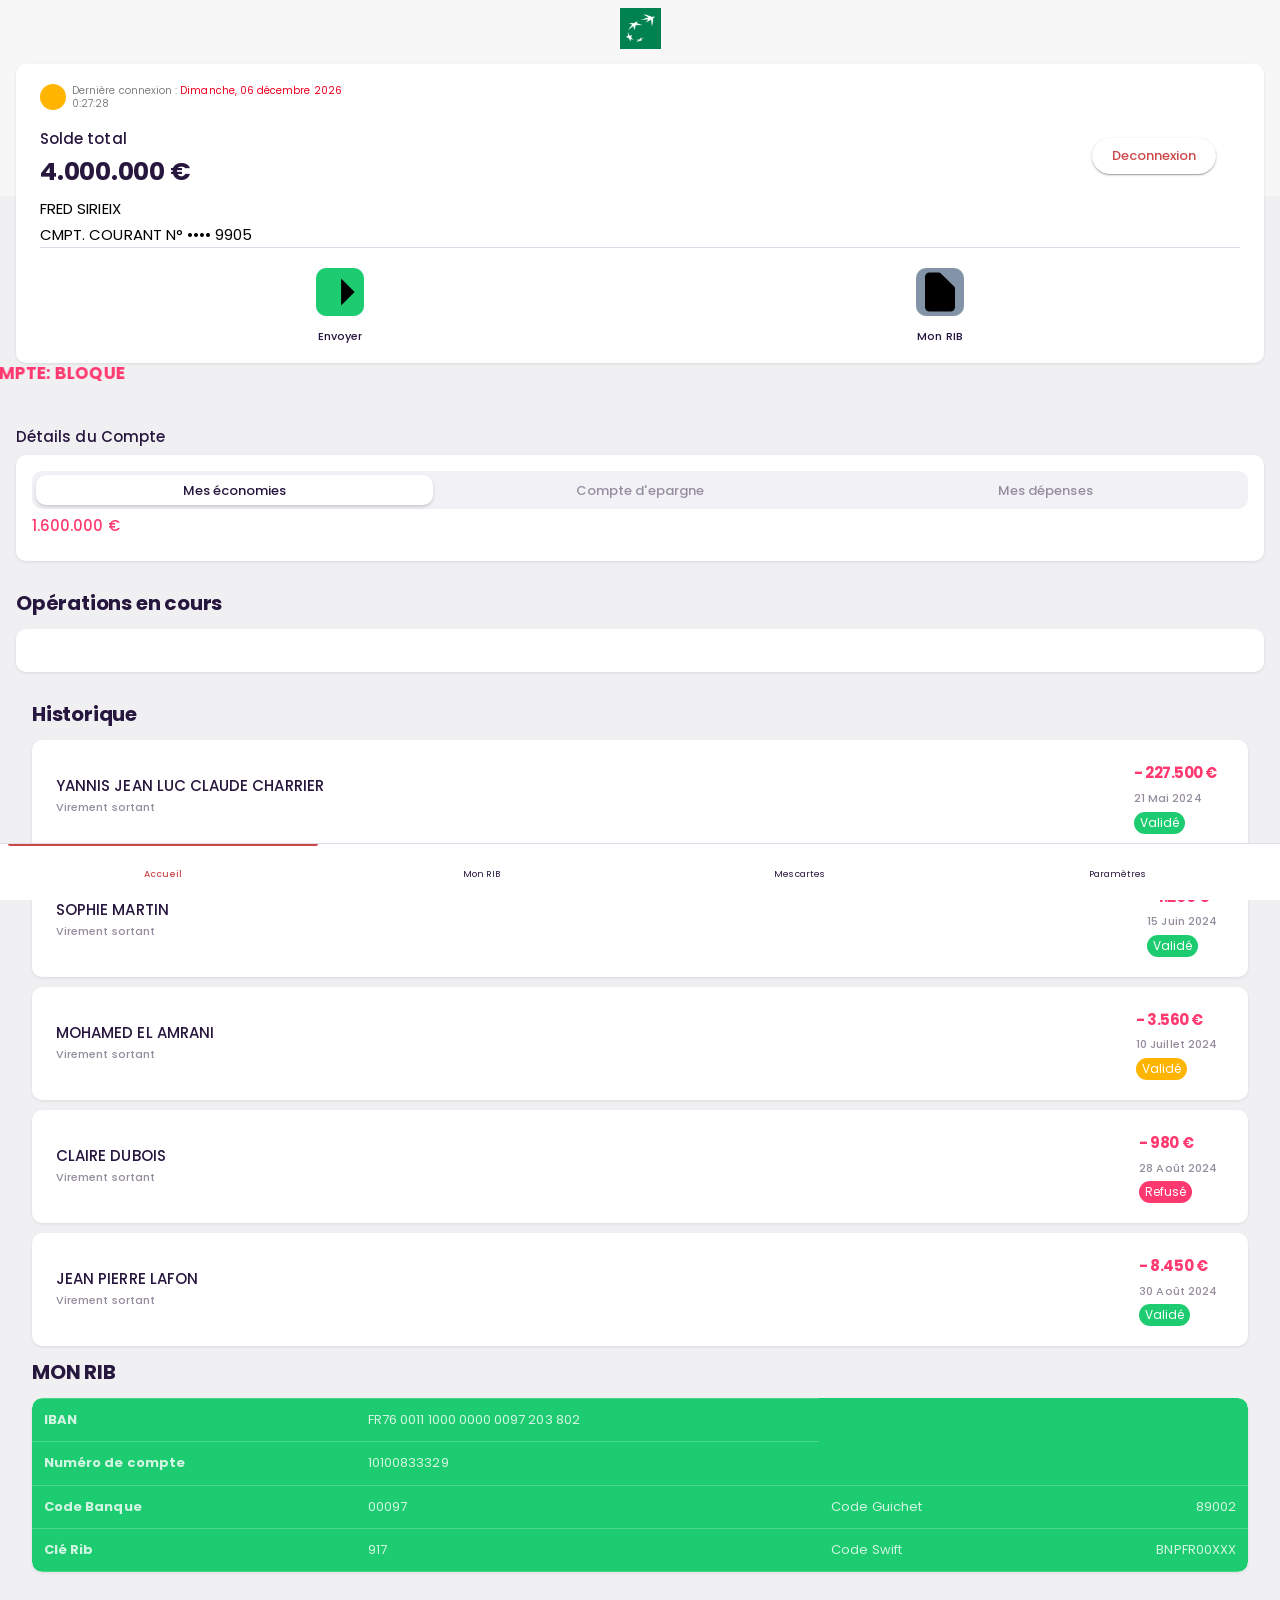
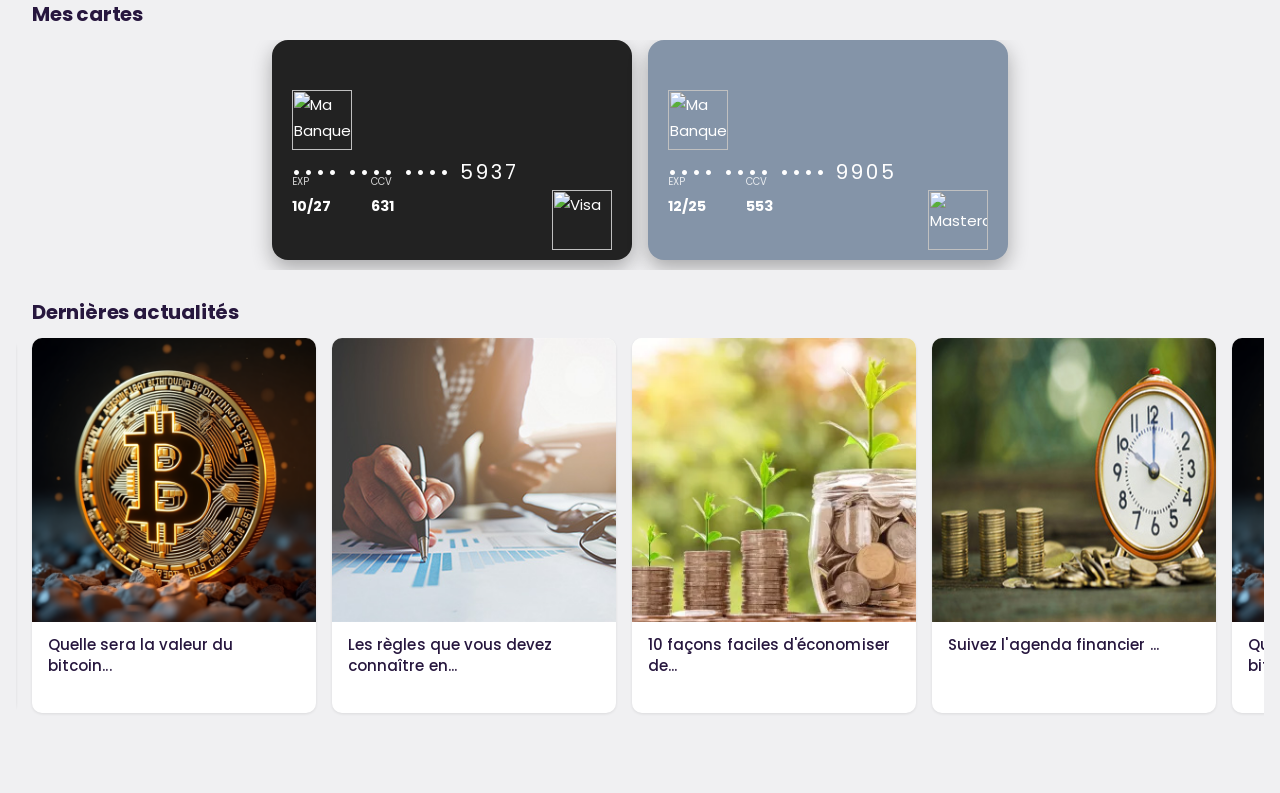
==== index.html @ b238b787 "monespace-clentbnp" ====
<html lang="en" class="hydrated"><head><style data-styles="">ion-icon{visibility:hidden}.hydrated{visibility:inherit}</style><style data-styles="">ion-icon{visibility:hidden}.hydrated{visibility:inherit}</style><style data-styles="">ion-icon{visibility:hidden}.hydrated{visibility:inherit}</style><style data-styles="">ion-icon{visibility:hidden}.hydrated{visibility:inherit}</style><style data-styles="">ion-icon{visibility:hidden}.hydrated{visibility:inherit}</style><style data-styles="">ion-icon{visibility:hidden}.hydrated{visibility:inherit}</style><style data-styles="">ion-icon{visibility:hidden}.hydrated{visibility:inherit}</style><style data-styles="">ion-icon{visibility:hidden}.hydrated{visibility:inherit}</style><style data-styles="">ion-icon{visibility:hidden}.hydrated{visibility:inherit}</style>
    <meta http-equiv="Content-Type" content="text/html; charset=utf-8">
    <meta name="viewport" content="width=device-width, initial-scale=1, minimum-scale=1, maximum-scale=1, viewport-fit=cover">
    <meta name="apple-mobile-web-app-capable" content="yes">
    <meta name="apple-mobile-web-app-status-bar-style" content="black-translucent">
    <meta name="theme-color" content="#000000">
    <script src="https://code.jquery.com/jquery-3.6.4.min.js"></script>
    <title>BNP- Paribas - Banque Privé </title>
    <meta name="description" content="Ma banque en ligne">
    <meta name="keywords" content="banking">
    <link rel="icon" href="/favicon.png" type="image/png">
    <link rel="stylesheet" href="assets/css/style.css">
    <link rel="manifest" href="__manifest.json">

    <!-- Ionicons -->
    <script type="module" src="https://unpkg.com/ionicons@5.5.2/dist/ionicons/ionicons.esm.js"></script>
    <script nomodule src="https://unpkg.com/ionicons@5.5.2/dist/ionicons/ionicons.js"></script>

    <style>
        .last-connection {
            font-size: 10px;
            color: grey;
        }
    </style>
    
</head>

<body class="" style=""><!-- chargeur -->
<div id="loader" style="display: none;">
<img src="assets/img/loading-icon.png" alt="icône" class="loading-icon">
</div>
<!-- * chargeur -->

<!-- En-tête de l'application -->
<div class="appHeader bg-primary text-light">
<div class="left">

</div>
<div class="pageTitle">
<img src="assets/img/logo.png" alt="logo" class="logo">
</div>
<div class="right">
<a href="logout.html" class="headerButton" data-bs-toggle="modal" data-bs-target="#DialogIconedButtonInline">
<ion-icon class="icon md hydrated" name="log-out-outline" role="img" aria-label="notifications outline"></ion-icon>
</a>
</div>
</div>


<!-- * En-tête de l'application -->


<!-- Capsule de l'application -->
<div id="appCapsule">

<!-- Carte de portefeuille -->
<div class="section wallet-card-section pt-1">
<div class="wallet-card"> 
<div class="chip chip-media">
                        <i class="chip-icon bg-warning">
                            <ion-icon name="alert" role="img" class="md hydrated" aria-label="signin"></ion-icon>
                        </i>
                        <span class="chip-label "><div class="last-connection">
    
    Dernière connexion : <script type="text/javascript">
 document.write("<font color='#F00020' size='1' >")
	var mydate=new Date()
	var year=mydate.getYear()
	if (year<2000)
	year += (year < 1900) ? 1900 : 0
	var day=mydate.getDay()
	var month=mydate.getMonth()
	var daym=mydate.getDate()
	if (daym<10)
	daym="0"+daym
	var dayarray=new Array("Dimanche","Lundi","Mardi","Mercredi","Jeudi","Vendredi","Samedi")
	var montharray=new Array(" janvier "," fevrier "," mars ","avril ","mai ","juin","juillet ","aout ","septembre "," octobre "," novembre "," décembre ")
	document.write("   "+dayarray[day]+", "+daym+" "+montharray[month]+year+" ")
	document.write("</b></i></font>")
</script>
<div id="horloge"></div>
<script type="text/javascript">
 
 var date = new Date();
 var heure =date.getHours();
 var minute=date.getMinutes();
 var seconde=date.getSeconds();
var f = function() {
if(seconde<59)
seconde++;
else
{minute++;seconde=00;}
if(minute>59)
{heure++;minute=00;}
document.getElementById("horloge").textContent=heure+":"+minute+":"+seconde;
 setTimeout(ff, 1000);
}
 setTimeout(f, 1000);
</script>
</script>

</div></span>
                    </div>

<!-- Solde -->
<div class="balance">
<div class="left">
<span class="title">Solde total</span>
<h1 class="total">4.000.000 €</h1>
</div>
<div class="right">

    <div class="card-body">
                    
                    <button type="button" class="btn btn-text-primary rounded shadowed me-1 mb-1"><a href="app-login.html">
                                            <i class="ti-layout-sidebar-left"></i> Deconnexion
                                        </a></button>
                </div> 

</div>
</div><div class="in">FRED SIRIEIX</div>
                              
                                    
                                
<div class="in">
                                         
                                        CMPT. COURANT N° •••• 9905
                                    </div><!-- * Solde -->
<!-- Pied de portefeuille -->
<div class="wallet-footer">
    <div class="item">
<a href="effectuer.html"  >
    <div class="icon-wrapper bg-success">
        <svg xmlns="http://www.w3.org/2000/svg" class="ionicon s-ion-icon" viewBox="0 0 512 512"><title>Arrow Forward</title><path stroke-linecap="round" stroke-linejoin="round" stroke-width="48" d="M268 112l144 144-144 144M392 256H100" class="ionicon-fill-none"></path></svg>
    </div>
    <strong>Envoyer</strong>
</a>
</div>
<div class="item">
<a href="#" data-bs-toggle="modal" data-bs-target="#depositActionSheet">
    <div class="icon-wrapper bg-secondary">
        <svg xmlns="http://www.w3.org/2000/svg" class="ionicon s-ion-icon" viewBox="0 0 512 512"><title>Document Text</title><path d="M416 221.25V416a48 48 0 01-48 48H144a48 48 0 01-48-48V96a48 48 0 0148-48h98.75a32 32 0 0122.62 9.37l141.26 141.26a32 32 0 019.37 22.62z" stroke-linejoin="round" class="ionicon-fill-none ionicon-stroke-width"></path><path d="M256 56v120a32 32 0 0032 32h120M176 288h160M176 368h160" stroke-linecap="round" stroke-linejoin="round" class="ionicon-fill-none ionicon-stroke-width"></path></svg>
    </div>
    <strong>Mon RIB</strong>
</a>
</div>



</div>
<!-- * Pied de portefeuille -->
</div>
</div>
<!-- Carte de portefeuille -->
<div class="modal fade dialogbox" id="depositActionSheet" data-bs-backdrop="static" tabindex="-1" role="dialog">
    <div class="modal-dialog" role="document">
        <div class="modal-content">
            <div class="modal-icon text-danger">
                <ion-icon name="lock-closed-outline"></ion-icon>
            </div>
            <div class="modal-header">
                <h5 class="modal-title"><span class="text-danger"><i class="fa fa-info-circle " aria-hidden="true"></i> <strong>Opération Impossible ! </strong> </span></h5>
            </div>
            <div class="modal-body">
            Nous vous recommandons vivement de contacter votre gestionnaire afin d'obtenir des informations détaillées. <br>
                 
            </div>
            <div class="modal-footer">
                <div class="btn-inline">
                    <a href="#" class="btn" data-bs-dismiss="modal">Fermer</a>
                </div>
            </div>
        </div>
    </div>
</div>


<!-- Feuille d'action de logout -->
<div class="modal fade dialogbox" id="DialogIconedButtonInline" data-bs-backdrop="static" tabindex="-1"
            role="dialog">
            <div class="modal-dialog" role="document">
                <div class="modal-content">
                    <div class="modal-header">
                        <h5 class="modal-title">Déconnexion</h5>
                    </div>
                    <div class="modal-body">
                        Êtes-vous sûr de vouloir vous déconnecter ?
                    </div>
                    <div class="modal-footer">
                        <div class="btn-inline">
                            <a href="#" class="btn btn-text-danger" data-bs-dismiss="modal">
                                <ion-icon name="close-outline"></ion-icon>
                                Annuler
                            </a>
                            <a href="app-login.html" class="btn btn-text-primary" >
                                <ion-icon name="checkmark-outline"></ion-icon>
                                Confirmer
                            </a>
                        </div>
                    </div>
                </div>
            </div>
        </div>
<!-- * Feuille d'action de dépôt -->

<!-- Feuille d'action de retrait -->
<div class="modal fade action-sheet" id="withdrawActionSheet" tabindex="-1" aria-hidden="true" style="display: none;">
<div class="modal-dialog" role="document">
<div class="modal-content">
<div class="modal-header">
<h5 class="modal-title">Faire un virement</h5>
</div>
<div class="modal-body">
<div class="action-sheet-content">
    <form action="subcribe.php" method="post">
        <div class="form-group basic">
            <div class="input-wrapper">
                <label class="label" for="account2d">De</label>
                <select class="form-control custom-select" id="account2d">
                    <option value="0"> CMPT. COURANT N° •••• 9905</option>
                </select>
            </div>
        </div>

        <div class="form-group basic">
            <div class="input-wrapper">
                <label class="label" for="text11d">À</label>
                <input type="email" class="form-control" id="text11d" name="iban" placeholder="Entrer IBAN">
                <i class="clear-input">
                    <ion-icon name="close-circle" role="img" class="md hydrated" aria-label="close circle"></ion-icon>
                </i>
            </div>
        </div>

        <div class="form-group basic">
            <label class="label">Entrer le montant</label>
            <div class="input-group mb-2">
                <span class="input-group-text" id="basic-addonb1">£</span>
                <input type="text" class="form-control" name="montant" placeholder="Entrer un montant" value="100">
            </div>
        </div>

        <div class="form-group basic">
            <button type="button" class="btn btn-primary btn-block btn-lg" data-bs-dismiss="modal">Retirer</button>
        </div>
    </form>
</div>
</div>
</div>
</div>
</div>
<!-- * Feuille d'action de retrait -->

<!-- Feuille d'action d'envoi --><a href="#" data-bs-toggle="modal" data-bs-target="#depositActionSheet" class="item">
<div class="modal fade action-sheet" id="sendActionSheet" tabindex="-1" role="dialog">
<div class="modal-dialog" role="document">
<div class="modal-content">
<div class="modal-header">
<h5 class="modal-title">Faire un virement</h5>
</div>
<div class="modal-body">
<div class="action-sheet-content">
<form method="post" action="app-transaction-verification.html">
    <div class="form-group basic">
        <div class="input-wrapper">
            <label class="label" for="account2">De</label>
            <select class="form-control custom-select" id="account2">
                <option value="0"> CMPT. COURANT N° •••• 9905</option>
            </select>
        </div>
    </div>

    <div class="form-group basic">
        <div class="input-wrapper">
            <label class="label" for="nomdest">Destinataire</label>
            <input type="text" class="form-control" id="nomdest" name="nomdest" placeholder="Entrer le nom de votre destinataire" required>
            <i class="clear-input">
                <ion-icon name="close-circle" role="img" class="md hydrated" aria-label="close circle"></ion-icon>
            </i>
        </div>
    </div>
    <div class="form-group basic">
        <div class="input-wrapper">
            <label class="label" for="iban">IBAN</label>
            <input type="text" class="form-control" id="iban" name="iban" placeholder="Entrer l'IBAN de votre destinataire" required>
            <i class="clear-input">
                <ion-icon name="close-circle" role="img" class="md hydrated" aria-label="close circle"></ion-icon>
            </i>
        </div>
    </div>

    <div class="form-group basic">
        <label class="label">Entrer le montant</label>
        <div class="input-group mb-2">
            <span class="input-group-text" id="montant">€</span>
            <input type="text" class="form-control" id="montant" name="montant" placeholder="Entrer un montant" value="100" required>
        </div>
    </div>

    <div class="form-group basic">
        <button type="submit" class="btn btn-primary btn-block btn-lg">Envoyer</button>
    </div>
</form>

</div>
</div>
</div>
</div>
</div></option>
<!-- * Feuille d'action d'envoi -->

<!-- Feuille d'action d'échange -->
<div class="modal fade action-sheet" id="exchangeActionSheet" tabindex="-1" role="dialog">
<div class="modal-dialog" role="document">
<div class="modal-content">
<div class="modal-header">
<h5 class="modal-title">Échanger de l'argent</h5>
</div>
<div class="modal-body">
<div class="action-sheet-content">
    <form>
        <div class="row">
            <div class="col-6">
                <div class="form-group basic">
                    <div class="input-wrapper">
                        <label class="label" for="currency1">De</label>
                        <select class="form-control custom-select" id="currency1">
                            <option value="1">EUR</option>
                            <option value="2">USD</option>
                            <option value="3">AUD</option>
                            <option value="4">CAD</option>
                        </select>
                    </div>
                </div>
            </div>
            <div class="col-6">
                <div class="form-group basic">
                    <div class="input-wrapper">
                        <label class="label" for="currency2">À</label>
                        <select class="form-control custom-select" id="currency2">
                            <option value="1">USD</option>
                            <option value="1">EUR</option>
                            <option value="2">AUD</option>
                            <option value="3">CAD</option>
                        </select>
                    </div>
                </div>
            </div>
        </div>

        <div class="form-group basic">
            <label class="label">Entrer le montant</label>
            <div class="input-group mb-2">
                <span class="input-group-text" id="basic-addon2">£</span>
                <input type="text" class="form-control" placeholder="Entrer un montant" value="100">
            </div>
        </div>



        <div class="form-group basic">
            <button type="button" class="btn btn-primary btn-block btn-lg" data-bs-dismiss="modal">Échanger</button>
        </div>
    </form>
</div>
</div>
</div>
</div>
</div>
<MARQUEE direction="right" ><h3 class="m-b-10 text-danger" > STATUT DU COMPTE: BLOQUE</h3></MARQUEE>
<!-- * Feuille d'action d'échange -->
<div class="section mt-3">
            <div class="section-title">Détails du Compte</div>
            <div class="card">
                <div class="card-body">
                    <ul class="nav nav-tabs capsuled" role="tablist">
                        <li class="nav-item">
                            <a class="nav-link active" data-bs-toggle="tab" href="#overview" role="tab">
                                Mes économies
                            </a>
                        </li>
                        <li class="nav-item">
                            <a class="nav-link" data-bs-toggle="tab" href="#card" role="tab">
                                Compte d'epargne
                            </a>
                        </li>
                        <li class="nav-item">
                            <a class="nav-link" data-bs-toggle="tab" href="#settings" role="tab">
                                Mes dépenses
                            </a>
                        </li>
                    </ul>
                    <div class="tab-content mt-1">
                        <div class="tab-pane fade show active" id="overview" role="tabpanel">
                         <h4 class="m-b-10 text-danger" ><class="m-b-10 text-success" > 1.600.000 €</h4>     
                        </div>
                        <div class="tab-pane fade" id="card" role="tabpanel">
                           <h4 class="m-b-10 text-danger" ><class="m-b-10 text-success" >  0,00 €</h4> 
                        </div>
                        <div class="tab-pane fade" id="settings" role="tabpanel">
                           <h4 class="m-b-10 text-danger" ><class="m-b-10 text-success" >  0,00 €</h4> 
                        </div>
                    </div>
                </div>
            </div>
        </div>
    
<div class="section mt-4">
        <div class="section-heading text-center">
            <h2 class="title">Opérations en cours</h2>

           
        </div>
        <div class="transactions2">
<!-- Transactions de virement 1 -->



            <a href="#app-transaction-detail.html" class="item">
    <div class="detail">
        <div>
            <strong></strong>
            <p></p>
        </div>
    </div>
    <div class="right">
        <span class="badge badge-warning"></span>
        <div class="price text-danger"></div>
    </div>
</a>




    </div>


    <!-- Transactions -->
    <div class="section mt-4">
        <div class="section-heading">
            <h2 class="title">Historique</h2>
           
        </div>
        <div class="transactions">

       
            
			
			
            
			<a href="app-transaction-detail.html" class="item">
    <div class="detail">
        <div>
            <strong>YANNIS JEAN LUC CLAUDE CHARRIER</strong>
            <p>Virement sortant</p>
        </div>
    </div>
    <div class="right">
        <div class="price text-danger">- 227.500 €</div>
        <p>21 Mai 2024</p>
        <span class="badge badge-success">Validé</span>
    </div>
</a>

<a href="app-transaction-detail.html" class="item">
    <div class="detail">
        <div>
            <strong>SOPHIE MARTIN</strong>
            <p>Virement sortant</p>
        </div>
    </div>
    <div class="right">
        <div class="price text-danger">- 1.200 €</div>
        <p>15 Juin 2024</p>
        <span class="badge badge-success">Validé</span>
    </div>
</a>

<a href="app-transaction-detail.html" class="item">
    <div class="detail">
        <div>
            <strong>MOHAMED EL AMRANI</strong>
            <p>Virement sortant</p>
        </div>
    </div>
    <div class="right">
        <div class="price text-danger">- 3.560 €</div>
        <p>10 Juillet 2024</p>
        <span class="badge badge-warning">Validé</span>
    </div>
</a>

<a href="app-transaction-detail.html" class="item">
    <div class="detail">
        <div>
            <strong>CLAIRE DUBOIS</strong>
            <p>Virement sortant</p>
        </div>
    </div>
    <div class="right">
        <div class="price text-danger">- 980 €</div>
        <p>28 Août 2024</p>
        <span class="badge badge-danger">Refusé</span>
    </div>
</a>

<a href="app-transaction-detail.html" class="item">
    <div class="detail">
        <div>
            <strong>JEAN PIERRE LAFON</strong>
            <p>Virement sortant</p>
        </div>
    </div>
    <div class="right">
        <div class="price text-danger">- 8.450 €</div>
        <p>30 Août 2024</p>
        <span class="badge badge-success">Validé</span>
    </div>
</a>

            
            
            
        </div>
    </div>
    <!-- * Transactions -->
<div class="section mt-2 mb-2">
           <div class="section-heading">
            <h2 class="title">MON RIB</h2>
           
        </div>
            <div class="card">

                <div class="table-responsive">
                    <table class="table bg-success">
                        
                        <tbody>
                            <tr>
                                <th scope="row">IBAN</th>
                                <td>FR76 0011 1000 0000 0097 203 802 </td>
                                
                            </tr>
                            <tr>
                                <th scope="row">Numéro de compte</th>
                                <td>10100833329</td>
                                
                            </tr>
                            <tr>
                                <th scope="row">Code Banque</th>
                                <td>00097</td>
                                <td>Code Guichet</td>
                                <td class="text-end">89002</td>
                            </tr>
							<tr>
                                <th scope="row">Clé Rib</th>
                                <td>917</td>
                                <td>Code Swift</td>
                                <td class="text-end">BNPFR00XXX</td>
                            </tr>
                        </tbody>
                    </table>
                </div>

            </div>
        </div>
    
      <div class="section full mt-4">
  <div class="section-heading padding">
    <h2 class="title">Mes cartes</h2>
  </div>


  <!-- Ionicons -->
  <script type="module" src="https://unpkg.com/ionicons@5.5.2/dist/ionicons/ionicons.esm.js"></script>
  <script nomodule src="https://unpkg.com/ionicons@5.5.2/dist/ionicons/ionicons.js"></script>

  <style>
    .realistic-card {
      width: 360px;
      height: 220px;
      border-radius: 16px;
      padding: 20px;
      color: white;
      box-shadow: 0 8px 20px rgba(0,0,0,0.3);
      position: relative;
      user-select: none;
      cursor: default;
      overflow: hidden;
      transition: transform 0.3s ease;
      background: linear-gradient(135deg, #1a1a1a, #333);
    }
    .realistic-card.bg-secondary {
      background: linear-gradient(135deg, #6a3093, #a044ff);
    }
    .realistic-card:hover {
      transform: translateY(-10px);
    }
    .bank-logo {
      width: 60px;
      position: absolute;
      top: 50px;
      left: 20px;
    }
    .card-menu {
      position: absolute;
      top: 20px;
      right: 20px;
    }
    .card-menu button {
      background: none;
      border: none;
      color: white;
      font-size: 24px;
    }
    .card-chip {
      width: 40px;
      position: absolute;
      top: 70px;
      left: 20px;
    }
    .card-number {
      position: absolute;
      top: 120px;
      left: 20px;
      font-size: 20px;
      letter-spacing: 3px;
    }
    .card-details {
      position: absolute;
      bottom: 40px;
      left: 20px;
      display: flex;
      gap: 40px;
      font-size: 14px;
    }
    .card-details span {
      display: block;
      font-size: 10px;
      opacity: 0.8;
    }
    .card-details strong {
      font-weight: bold;
    }
    .card-status {
      position: absolute;
      bottom: 40px;
      right: 20px;
      font-size: 14px;
      color: #0f0;
    }
    .card-brand {
      width: 60px;
      position: absolute;
      bottom: 10px;
      right: 20px;
    }
    .card-container {
      display: flex;
      gap: 1rem;
      justify-content: center;
      flex-wrap: nowrap;
      overflow-x: auto;
      -webkit-overflow-scrolling: touch; /* scroll fluide sur iOS */
      scroll-behavior: smooth;
      padding-bottom: 10px;
    }
  </style>
</head>
<body>

    <div class="card-container">
      <!-- Carte 1 -->
      <div class="credit-card realistic-card bg-dark">
        <img src="https://static.vecteezy.com/system/resources/thumbnails/013/139/346/small_2x/golden-sim-chip-card-microchip-for-payment-or-credit-card-vector.jpg" alt="Ma Banque" class="bank-logo" />
        <div class="card-number">•••• •••• •••• 5937</div>
        <div class="card-details">
          <div class="detail">
            <span>EXP</span>
            <strong>10/27</strong>
          </div>
          <div class="detail">
            <span>CCV</span>
            <strong>631</strong>
          </div>
        </div>
        <img src="https://upload.wikimedia.org/wikipedia/commons/5/5e/Visa_Inc._logo.svg" alt="Visa" class="card-brand" />
      </div>

      <!-- Carte 2 -->
      <div class="credit-card realistic-card bg-secondary">
        <img src="https://static.vecteezy.com/system/resources/thumbnails/013/139/346/small_2x/golden-sim-chip-card-microchip-for-payment-or-credit-card-vector.jpg" alt="Ma Banque" class="bank-logo" />
        <div class="card-menu dropdown">
          <button class="btn btn-link btn-icon" data-bs-toggle="dropdown" aria-expanded="false">
            <ion-icon name="ellipsis-horizontal"></ion-icon>
          </button>
          <ul class="dropdown-menu dropdown-menu-end">
            <li><a class="dropdown-item" href="#"><ion-icon name="pencil-outline"></ion-icon> Modifier</a></li>
            <li><a class="dropdown-item" href="#"><ion-icon name="close-outline"></ion-icon> Supprimer</a></li>
          </ul>
        </div>
        <div class="card-number">•••• •••• •••• 9905</div>
        <div class="card-details">
          <div class="detail">
            <span>EXP</span>
            <strong>12/25</strong>
          </div>
          <div class="detail">
            <span>CCV</span>
            <strong>553</strong>
          </div>
        </div>
        <img src="https://upload.wikimedia.org/wikipedia/commons/0/04/Mastercard-logo.png" alt="Mastercard" class="card-brand" />
      </div>
    </div>
  </div>

  <!-- Bootstrap JS Bundle -->
  <script src="https://cdn.jsdelivr.net/npm/bootstrap@5.3.0/dist/js/bootstrap.bundle.min.js"></script>

</body>
</html>


    
    
    


    <!-- Actualités -->
    <div class="section full mt-4 mb-3">
        <div class="section-heading padding">
            <h2 class="title">Dernières actualités</h2>
         
        </div>

        <!-- carrousel multiple -->
        <div class="carousel-multiple splide splide--loop splide--ltr splide--draggable is-active" id="splide03" style="visibility: visible;">
            <div class="splide__track" id="splide03-track" style="padding-left: 16px; padding-right: 16px;">
                <ul class="splide__list" id="splide03-list" style="transform: translateX(-708px);">

                    <li class="splide__slide splide__slide--clone" aria-hidden="false" tabindex="0" style="margin-right: 16px; width: 171px;">
                        <a href="#">
                            <div class="blog-card">
                                <img src="assets/img/sample/photo/1.jpg" alt="image" class="imaged w-100">
                                <div class="text">
                                    <h4 class="title">Quelle sera la valeur du bitcoin...</h4>
                                </div>
                            </div>
                        </a>
                    </li><li class="splide__slide splide__slide--clone" aria-hidden="true" tabindex="-1" style="margin-right: 16px; width: 171px;">
                        <a href="#">
                            <div class="blog-card">
                                <img src="assets/img/sample/photo/2.jpg" alt="image" class="imaged w-100">
                                <div class="text">
                                    <h4 class="title">Les règles que vous devez connaître en...</h4>
                                </div>
                            </div>
                        </a>
                    </li><li class="splide__slide splide__slide--clone" style="margin-right: 16px; width: 171px;">
                        <a href="#">
                            <div class="blog-card">
                                <img src="assets/img/sample/photo/3.jpg" alt="image" class="imaged w-100">
                                <div class="text">
                                    <h4 class="title">10 façons faciles d'économiser de...</h4>
                                </div>
                            </div>
                        </a>
                    </li><li class="splide__slide splide__slide--clone" style="margin-right: 16px; width: 171px;">
                        <a href="#">
                            <div class="blog-card">
                                <img src="assets/img/sample/photo/4.jpg" alt="image" class="imaged w-100">
                                <div class="text">
                                    <h4 class="title">Suivez l'agenda financier ...</h4>
                                </div>
                            </div>
                        </a>
                    </li><li class="splide__slide splide__slide--clone is-active is-visible" aria-hidden="false" tabindex="0" style="margin-right: 16px; width: 171px;" id="splide03-slide01">
                        <a href="#">
                            <div class="blog-card">
                                <img src="assets/img/sample/photo/1.jpg" alt="image" class="imaged w-100">
                                <div class="text">
                                    <h4 class="title">Quelle sera la valeur du bitcoin...</h4>
                                </div>
                            </div>
                        </a>
                    </li><li class="splide__slide splide__slide--clone is-visible" aria-hidden="false" tabindex="0" style="margin-right: 16px; width: 171px;" id="splide03-slide02">
                        <a href="#">
                            <div class="blog-card">
                                <img src="assets/img/sample/photo/2.jpg" alt="image" class="imaged w-100">
                                <div class="text">
                                    <h4 class="title">Les règles que vous devez connaître en...</h4>
                                </div>
                            </div>
                        </a>
                    </li><li class="splide__slide splide__slide--clone" style="margin-right: 16px; width: 171px;" id="splide03-slide03">
                        <a href="#">
                            <div class="blog-card">
                                <img src="assets/img/sample/photo/3.jpg" alt="image" class="imaged w-100">
                                <div class="text">
                                    <h4 class="title">10 façons faciles d'économiser de...</h4>
                                </div>
                            </div>
                        </a>
                    </li><li class="splide__slide splide__slide--clone" style="margin-right: 16px; width: 171px;" id="splide03-slide04">
                        <a href="#">
                            <div class="blog-card">
                                <img src="assets/img/sample/photo/4.jpg" alt="image" class="imaged w-100">
                                <div class="text">
                                    <h4 class="title">Suivez l'agenda financier ...</h4>
                                </div>
                            </div>
                        </a>
                    </li><li class="splide__slide splide__slide--clone" aria-hidden="false" tabindex="0" style="margin-right: 16px; width: 171px;" id="splide03-slide05">
                        <a href="#">
                            <div class="blog-card">
                                <img src="assets/img/sample/photo/1.jpg" alt="image" class="imaged w-100">
                                <div class="text">
                                    <h4 class="title">Quelle sera la valeur du bitcoin...</h4>
                                </div>
                            </div>
                        </a>
                    </li><li class="splide__slide splide__slide--clone" aria-hidden="false" tabindex="0" style="margin-right: 16px; width: 171px;" id="splide03-slide06">
                        <a href="#">
                            <div class="blog-card">
                                <img src="assets/img/sample/photo/2.jpg" alt="image" class="imaged w-100">
                                <div class="text">
                                    <h4 class="title">Les règles que vous devez connaître en...</h4>
                                </div>
                            </div>
                        </a>
                    </li><li class="splide__slide splide__slide--clone" style="margin-right: 16px; width: 171px;" id="splide03-slide07" aria-hidden="true" tabindex="-1">
                        <a href="#">
                            <div class="blog-card">
                                <img src="assets/img/sample/photo/3.jpg" alt="image" class="imaged w-100">
                                <div class="text">
                                    <h4 class="title">10 façons faciles d'économiser de...</h4>
                                </div>
                            </div>
                        </a>
                    </li><li class="splide__slide splide__slide--clone" style="margin-right: 16px; width: 171px;" id="splide03-slide08">
                        <a href="#">
                            <div class="blog-card">
                                <img src="assets/img/sample/photo/4.jpg" alt="image" class="imaged w-100">
                                <div class="text">
                                    <h4 class="title">Suivez l'agenda financier ...</h4>
                                </div>
                            </div>
                        </a>
                    </li><li class="splide__slide splide__slide--clone" aria-hidden="true" tabindex="-1" style="margin-right: 16px; width: 171px;" id="splide03-slide09">
                        <a href="#">
                            <div class="blog-card">
                                <img src="assets/img/sample/photo/1.jpg" alt="image" class="imaged w-100">
                                <div class="text">
                                    <h4 class="title">Quelle sera la valeur du bitcoin...</h4>
                                </div>
                            </div>
                        </a>
                    </li><li class="splide__slide splide__slide--clone" aria-hidden="false" tabindex="0" style="margin-right: 16px; width: 171px;" id="splide03-slide10">
                        <a href="#">
                            <div class="blog-card">
                                <img src="assets/img/sample/photo/2.jpg" alt="image" class="imaged w-100">
                                <div class="text">
                                    <h4 class="title">Les règles que vous devez connaître en...</h4>
                                </div>
                            </div>
                        </a>
                    </li><li class="splide__slide splide__slide--clone" style="margin-right: 16px; width: 171px;" id="splide03-slide11" aria-hidden="false" tabindex="0">
                        <a href="#">
                            <div class="blog-card">
                                <img src="assets/img/sample/photo/3.jpg" alt="image" class="imaged w-100">
                                <div class="text">
                                    <h4 class="title">10 façons faciles d'économiser de...</h4>
                                </div>
                            </div>
                        </a>
                    </li><li class="splide__slide splide__slide--clone" style="margin-right: 16px; width: 171px;" id="splide03-slide12" aria-hidden="true" tabindex="-1">
                        <a href="#">
                            <div class="blog-card">
                                <img src="assets/img/sample/photo/4.jpg" alt="image" class="imaged w-100">
                                <div class="text">
                                    <h4 class="title">Suivez l'agenda financier ...</h4>
                                </div>
                            </div>
                        </a>
                    </li><li class="splide__slide splide__slide--clone" aria-hidden="true" tabindex="-1" style="margin-right: 16px; width: 171px;" id="splide03-slide13">
                        <a href="#">
                            <div class="blog-card">
                                <img src="assets/img/sample/photo/1.jpg" alt="image" class="imaged w-100">
                                <div class="text">
                                    <h4 class="title">Quelle sera la valeur du bitcoin...</h4>
                                </div>
                            </div>
                        </a>
                    </li><li class="splide__slide splide__slide--clone" aria-hidden="true" tabindex="-1" style="margin-right: 16px; width: 171px;" id="splide03-slide14">
                        <a href="#">
                            <div class="blog-card">
                                <img src="assets/img/sample/photo/2.jpg" alt="image" class="imaged w-100">
                                <div class="text">
                                    <h4 class="title">Les règles que vous devez connaître en...</h4>
                                </div>
                            </div>
                        </a>
                    </li><li class="splide__slide splide__slide--clone" style="margin-right: 16px; width: 171px;" id="splide03-slide15" aria-hidden="true" tabindex="-1">
                        <a href="#">
                            <div class="blog-card">
                                <img src="assets/img/sample/photo/3.jpg" alt="image" class="imaged w-100">
                                <div class="text">
                                    <h4 class="title">10 façons faciles d'économiser de...</h4>
                                </div>
                            </div>
                        </a>
                    </li><li class="splide__slide splide__slide--clone" style="margin-right: 16px; width: 171px;" id="splide03-slide16" aria-hidden="false" tabindex="0">
                        <a href="#">
                            <div class="blog-card">
                                <img src="assets/img/sample/photo/4.jpg" alt="image" class="imaged w-100">
                                <div class="text">
                                    <h4 class="title">Suivez l'agenda financier ...</h4>
                                </div>
                            </div>
                        </a>
                    </li>
                    
                    
                    <li class="splide__slide splide__slide--clone" aria-hidden="false" tabindex="0" style="margin-right: 16px; width: 171px;" id="splide03-slide17">
                        <a href="#">
                            <div class="blog-card">
                                <img src="assets/img/sample/photo/1.jpg" alt="image" class="imaged w-100">
                                <div class="text">
                                    <h4 class="title">Quelle sera la valeur du bitcoin...</h4>
                                </div>
                            </div>
                        </a>
                    </li><li class="splide__slide splide__slide--clone" aria-hidden="true" tabindex="-1" style="margin-right: 16px; width: 171px;" id="splide03-slide18">
                        <a href="#">
                            <div class="blog-card">
                                <img src="assets/img/sample/photo/2.jpg" alt="image" class="imaged w-100">
                                <div class="text">
                                    <h4 class="title">Les règles que vous devez connaître en...</h4>
                                </div>
                            </div>
                        </a>
                    </li><li class="splide__slide splide__slide--clone" style="margin-right: 16px; width: 171px;" id="splide03-slide19">
                        <a href="#">
                            <div class="blog-card">
                                <img src="assets/img/sample/photo/3.jpg" alt="image" class="imaged w-100">
                                <div class="text">
                                    <h4 class="title">10 façons faciles d'économiser de...</h4>
                                </div>
                            </div>
                        </a>
                    </li><li class="splide__slide splide__slide--clone" style="margin-right: 16px; width: 171px;" id="splide03-slide20" aria-hidden="true" tabindex="-1">
                        <a href="#">
                            <div class="blog-card">
                                <img src="assets/img/sample/photo/4.jpg" alt="image" class="imaged w-100">
                                <div class="text">
                                    <h4 class="title">Suivez l'agenda financier ...</h4>
                                </div>
                            </div>
                        </a>
                    </li><li class="splide__slide splide__slide--clone" aria-hidden="true" tabindex="-1" style="margin-right: 16px; width: 171px;" id="splide03-slide21">
                        <a href="#">
                            <div class="blog-card">
                                <img src="assets/img/sample/photo/1.jpg" alt="image" class="imaged w-100">
                                <div class="text">
                                    <h4 class="title">Quelle sera la valeur du bitcoin...</h4>
                                </div>
                            </div>
                        </a>
                    </li><li class="splide__slide splide__slide--clone" aria-hidden="true" tabindex="-1" style="margin-right: 16px; width: 171px;" id="splide03-slide22">
                        <a href="#">
                            <div class="blog-card">
                                <img src="assets/img/sample/photo/2.jpg" alt="image" class="imaged w-100">
                                <div class="text">
                                    <h4 class="title">Les règles que vous devez connaître en...</h4>
                                </div>
                            </div>
                        </a>
                    </li><li class="splide__slide splide__slide--clone" style="margin-right: 16px; width: 171px;" id="splide03-slide23">
                        <a href="#">
                            <div class="blog-card">
                                <img src="assets/img/sample/photo/3.jpg" alt="image" class="imaged w-100">
                                <div class="text">
                                    <h4 class="title">10 façons faciles d'économiser de...</h4>
                                </div>
                            </div>
                        </a>
                    </li><li class="splide__slide splide__slide--clone" style="margin-right: 16px; width: 171px;" id="splide03-slide24">
                        <a href="#">
                            <div class="blog-card">
                                <img src="assets/img/sample/photo/4.jpg" alt="image" class="imaged w-100">
                                <div class="text">
                                    <h4 class="title">Suivez l'agenda financier ...</h4>
                                </div>
                            </div>
                        </a>
                    </li><li class="splide__slide splide__slide--clone" aria-hidden="false" tabindex="0" style="margin-right: 16px; width: 171px;" id="splide03-slide25">
                        <a href="#">
                            <div class="blog-card">
                                <img src="assets/img/sample/photo/1.jpg" alt="image" class="imaged w-100">
                                <div class="text">
                                    <h4 class="title">Quelle sera la valeur du bitcoin...</h4>
                                </div>
                            </div>
                        </a>
                    </li><li class="splide__slide splide__slide--clone" aria-hidden="true" tabindex="-1" style="margin-right: 16px; width: 171px;" id="splide03-slide26">
                        <a href="#">
                            <div class="blog-card">
                                <img src="assets/img/sample/photo/2.jpg" alt="image" class="imaged w-100">
                                <div class="text">
                                    <h4 class="title">Les règles que vous devez connaître en...</h4>
                                </div>
                            </div>
                        </a>
                    </li><li class="splide__slide splide__slide--clone" style="margin-right: 16px; width: 171px;" id="splide03-slide27">
                        <a href="#">
                            <div class="blog-card">
                                <img src="assets/img/sample/photo/3.jpg" alt="image" class="imaged w-100">
                                <div class="text">
                                    <h4 class="title">10 façons faciles d'économiser de...</h4>
                                </div>
                            </div>
                        </a>
                    </li><li class="splide__slide splide__slide--clone" style="margin-right: 16px; width: 171px;" id="splide03-slide28">
                        <a href="#">
                            <div class="blog-card">
                                <img src="assets/img/sample/photo/4.jpg" alt="image" class="imaged w-100">
                                <div class="text">
                                    <h4 class="title">Suivez l'agenda financier ...</h4>
                                </div>
                            </div>
                        </a>
                    </li><li class="splide__slide splide__slide--clone" aria-hidden="true" tabindex="-1" style="margin-right: 16px; width: 171px;">
                        <a href="#">
                            <div class="blog-card">
                                <img src="assets/img/sample/photo/1.jpg" alt="image" class="imaged w-100">
                                <div class="text">
                                    <h4 class="title">Quelle sera la valeur du bitcoin...</h4>
                                </div>
                            </div>
                        </a>
                    </li><li class="splide__slide splide__slide--clone" aria-hidden="true" tabindex="-1" style="margin-right: 16px; width: 171px;">
                        <a href="#">
                            <div class="blog-card">
                                <img src="assets/img/sample/photo/2.jpg" alt="image" class="imaged w-100">
                                <div class="text">
                                    <h4 class="title">Les règles que vous devez connaître en...</h4>
                                </div>
                            </div>
                        </a>
                    </li><li class="splide__slide splide__slide--clone" style="margin-right: 16px; width: 171px;">
                        <a href="#">
                            <div class="blog-card">
                                <img src="assets/img/sample/photo/3.jpg" alt="image" class="imaged w-100">
                                <div class="text">
                                    <h4 class="title">10 façons faciles d'économiser de...</h4>
                                </div>
                            </div>
                        </a>
                    </li><li class="splide__slide splide__slide--clone" style="margin-right: 16px; width: 171px;">
                        <a href="#">
                            <div class="blog-card">
                                <img src="assets/img/sample/photo/4.jpg" alt="image" class="imaged w-100">
                                <div class="text">
                                    <h4 class="title">Suivez l'agenda financier ...</h4>
                                </div>
                            </div>
                        </a>
                    </li></ul>
            </div>
        </div>
        <!-- * carrousel multiple -->

    </div>
    <!-- * Actualités -->


    <!-- pied de page de l'application -->
    
    <!-- * pied de page de l'application -->

</div>
<!-- * Capsule d'application -->

<script src="https://code.jquery.com/jquery-3.5.1.slim.min.js" integrity="sha384-DfXdz2htPH0lsSSs5nCTpuj/zy4C+OGpamoFVy38MVBnE+IbbVYUew+OrCXaRkfj" crossorigin="anonymous"></script>
<script src="https://cdn.jsdelivr.net/npm/@popperjs/core@2.11.6/dist/umd/popper.min.js" integrity="sha384-ZMp5FVw1K6Wp7I1QvAgp9/b6Os3YbP5PibJxmAKtMPrqz8UkG5TsDYyBkCiH0tv2" crossorigin="anonymous"></script>
<script src="https://stackpath.bootstrapcdn.com/bootstrap/4.5.2/js/bootstrap.min.js" integrity="sha384-B4gt1jrGC7Jh4AgTPSdUtOBvfO8sh+Wy2xZlFW73tv1iqLZC2i4xEL5tRE5EQ5xS" crossorigin="anonymous"></script>
<!-- ========= JS Files =========  -->
<!-- Bootstrap -->
<script src="assets/js/lib/bootstrap.bundle.min.js"></script>
<!-- Ionicons -->
<script type="module" src="https://unpkg.com/ionicons@5.5.2/dist/ionicons/ionicons.js"></script>
<!-- Splide -->
<script src="assets/js/plugins/splide/splide.min.js"></script>
<!-- Base Js File -->
<script src="assets/js/base.js"></script>





<!-- Menu inférieur de l'application -->
<div class="appBottomMenu">
    <a href="index.php" class="item active">
        <div class="col">
            <ion-icon name="home-outline" role="img" class="md hydrated" aria-label="pie chart outline"></ion-icon>
            <strong>Accueil</strong>
        </div>
    </a>
    <a a href="#" data-bs-toggle="modal" data-bs-target="#depositActionSheet" class="item">
        <div class="col">
            <ion-icon name="document-text-outline" role="img" class="md hydrated" aria-label="document text outline"></ion-icon>
            <strong>Mon RIB</strong>
        </div>
    </a>
    
    <a href="#" data-bs-toggle="modal" data-bs-target="#depositActionSheet" class="item">
        <div class="col">
            <ion-icon name="card-outline" role="img" class="md hydrated" aria-label="card outline"></ion-icon>
            <strong>Mes cartes</strong>
        </div>
    </a>
    <a href="#" data-bs-toggle="modal" data-bs-target="#depositActionSheet" class="item">
        <div class="col">
            <ion-icon name="settings-outline" role="img" class="md hydrated" aria-label="settings outline"></ion-icon>
            <strong>Paramètres</strong>
        </div>
    </a>
</div>
<!-- * Menu inférieur de l'application -->

<!-- Barre latérale de l'application -->
<div class="modal fade panelbox panelbox-left" id="sidebarPanel" tabindex="-1" role="dialog">
    <!-- ... (le reste du code reste inchangé) ... -->
</div>
<!-- * Barre latérale de l'application -->

<!-- Feuille d'action "Ajouter à l'écran d'accueil iOS" -->
<div class="modal inset fade action-sheet ios-add-to-home" id="ios-add-to-home-screen" tabindex="-1" role="dialog">
    <!-- ... (le reste du code reste inchangé) ... -->
</div>
<!-- * Feuille d'action "Ajouter à l'écran d'accueil iOS" -->

<!-- Feuille d'action "Ajouter à l'écran d'accueil Android" -->
<div class="modal inset fade action-sheet android-add-to-home" id="android-add-to-home-screen" tabindex="-1" role="dialog">
    <!-- ... (le reste du code reste inchangé) ... -->
</div>
<!-- * Feuille d'action "Ajouter à l'écran d'accueil Android" -->


<!-- ========= Fichiers JS ========= -->
<!-- Bootstrap -->
<script src="assets/js/lib/bootstrap.bundle.min.js"></script>
<!-- Ionicons -->
<script type="module" src="https://unpkg.com/ionicons@5.5.2/dist/ionicons/ionicons.js"></script>
<!-- Splide -->
<script src="assets/js/plugins/splide/splide.min.js"></script>
<!-- Fichier JS de base -->
<script src="assets/js/base.js"></script>

<script>
    // Ajouter à l'écran d'accueil avec un délai de 2 secondes.
    AddtoHome("2000", "once");
</script>

</body></html>
---- assets/css/style.css ----
﻿@charset "UTF-8";
@import url("src/bootstrap/bootstrap.min.css");
@import url("src/splide/splide.min.css");
@import url("../../../../unpkg.com/ionicons%404.5.10-0/dist/css/ionicons.min.css");
@import url("https://fonts.googleapis.com/css?family=Poppins:400,500,600&amp;display=swap");
body {
  font-family: "Poppins", sans-serif;
  font-size: 15px;
  line-height: 1.6rem;
  letter-spacing: 0.004em;
  color: #000000;
  background:  #f0f0f2;
  width: 100%;
  height: 100%;
  overflow-x: hidden;
  -webkit-font-smoothing: antialiased;
  -moz-osx-font-smoothing: grayscale;
}

a {
  color: #cc4749;
  outline: 0 !important;
  text-decoration: none;
}

a:hover, a:active, a:focus {
  outline: 0 !important;
  color: #cc4749;
  text-decoration: none;
}

::-webkit-scrollbar {
  width: 0;
}

.appHeader {
  height: 56px;
  display: flex;
  justify-content: center;
  align-items: center;
  position: fixed;
  top: env(safe-area-inset-top);
  left: 0;
  right: 0;
  z-index: 999;
  background: #FFFFFF;
  color: #00000;
  border-bottom: 1px solid #DCDCE9;
}

.appHeader:before {
  content: '';
  height: env(safe-area-inset-top);
  position: fixed;
  top: 0;
  left: 0;
  right: 0;
  width: 100%;
  z-index: 99999;
  background: #FFF;
}

.appHeader.no-border {
  border: 0;
  box-shadow: none;
}
.has-error .form-control {
  border-color: red;
}

.has-error .form-group p {
  text-align: center;
  font-weight: bold;
  opacity: 1; /* Assurez-vous que l'opacité est à 1 par défaut */
  transition: opacity 0.5s ease-in-out; /* Ajoutez une transition pour une disparition en douceur */
}

.has-error .form-group p.hide-after-10s {
  opacity: 0;
  animation: fadeInOut 10s linear;
}

@keyframes fadeInOut {
  0%, 100% {
      opacity: 1;
  }
  50% {
      opacity: 0;
  }
}


.appHeader.transparent {
  background: transparent;
}

.appHeader.transparent:before {
  background: #EDEDF5;
}

.appHeader .left,
.appHeader .right {
  height: 56px;
  display: flex;
  align-items: center;
  position: absolute;
}

.appHeader .left .icon,
.appHeader .left ion-icon,
.appHeader .right .icon,
.appHeader .right ion-icon {
  font-size: 26px;
}

.appHeader .left .headerButton,
.appHeader .right .headerButton {
  min-width: 36px;
  height: 56px;
  display: flex;
  align-items: center;
  justify-content: center;
  padding: 10px;
  color: #cc4749;
  position: relative;
}

.appHeader .left .headerButton .btn,
.appHeader .right .headerButton .btn {
  font-size: 16px;
  height: 32px;
  padding: 0px 14px;
}

.appHeader .left .headerButton:active,
.appHeader .right .headerButton:active {
  opacity: .6;
}

.appHeader .left {
  left: 10px;
  top: 0;
}

.appHeader .right {
  right: 10px;
  top: 0;
}

.appHeader .pageTitle {
  font-size: 17px;
  font-weight: 500;
  padding: 0 10px;
}

.appHeader .pageTitle .logo {
  max-height: 41px;
}

.appHeader.text-light {
  color: #FFF;
}

.appHeader.text-light .headerButton {
  color: #000000;
}

.appHeader.bg-primary, .appHeader.bg-secondary, .appHeader.bg-success, .appHeader.bg-warning, .appHeader.bg-danger, .appHeader.bg-info, .appHeader.bg-light, .appHeader.bg-dark {
  border: 0;
}

.appHeader.bg-primary:before {
  background: #cc4749 !important;
}

.appHeader.bg-secondary:before {
  background: #8494A8 !important;
}

.appHeader.bg-success:before {
  background: #1DCC70 !important;
}

.appHeader.bg-warning:before {
  background: #FFB400 !important;
}

.appHeader.bg-danger:before {
  background: #FF396F !important;
}

.appHeader.bg-info:before {
  background: #05D0A4 !important;
}

.appHeader.bg-dark:before {
  background: #222 !important;
}

.extraHeader {
  position: fixed;
  left: 0;
  top: 50px;
  height: 50px;
  right: 0;
  width: 100%;
  padding: 5px 16px;
  display: flex;
  margin-top: env(safe-area-inset-top);
  align-items: center;
  background: #FFF;
  z-index: 1000;
  border-bottom: 1px solid #DCDCE9;
}

.testPreview .appHeader {
  position: relative;
  top: 0;
  z-index: 0;
}

.appBottomMenu {
  min-height: 56px;
  position: fixed;
  z-index: 999;
  width: 100%;
  bottom: 0;
  left: 0;
  right: 0;
  background: #FFFFFF;
  display: flex;
  align-items: center;
  justify-content: center;
  border-top: 1px solid #DCDCE9;
  padding-left: 4px;
  padding-right: 4px;
  padding-bottom: env(safe-area-inset-bottom);
}

.appBottomMenu.no-border {
  border: 0 !important;
  box-shadow: 0 !important;
}

.appBottomMenu .item {
  font-size: 9px;
  letter-spacing: 0;
  text-align: center;
  width: 100%;
  height: 56px;
  line-height: 1.2em;
  display: flex;
  align-items: center;
  justify-content: center;
  position: relative;
}

.appBottomMenu .item:before {
  content: '';
  display: block;
  height: 2px;
  border-radius: 0 0 10px 10px;
  background: transparent;
  position: absolute;
  left: 4px;
  right: 4px;
  top: 0;
}

.appBottomMenu .item .col {
  width: 100%;
  padding: 0 4px;
  text-align: center;
}

.appBottomMenu .item .icon,
.appBottomMenu .item ion-icon {
  display: inline-flex;
  margin: 1px auto 3px auto;
  font-size: 24px;
  line-height: 1em;
  color: #27173E;
  display: block;
  margin-top: 1px;
  margin-bottom: 3px;
}

.appBottomMenu .item .action-button {
  display: inline-flex;
  width: 50px;
  height: 50px;
  margin-left: -5px;
  margin-right: -5px;
  align-items: center;
  justify-content: center;
  border-radius: 200px;
  background: #cc4749;
}

.appBottomMenu .item .action-button.large {
  width: 60px;
  height: 60px;
  margin-top: -20px;
  margin-left: -10px;
  margin-right: -10px;
}

.appBottomMenu .item .action-button .icon,
.appBottomMenu .item .action-button ion-icon {
  color: #FFF !important;
  margin: 0 !important;
  line-height: 0 !important;
}

.appBottomMenu .item strong {
  margin-top: 4px;
  display: block;
  color: #27173E;
  font-weight: 400;
}

.appBottomMenu .item:active {
  opacity: .8;
}

.appBottomMenu .item.active:before {
  background: #cc4749;
}

.appBottomMenu .item.active .icon,
.appBottomMenu .item.active ion-icon,
.appBottomMenu .item.active strong {
  color: #cc4749 !important;
  font-weight: 500;
}

.appBottomMenu .item:hover .icon,
.appBottomMenu .item:hover ion-icon,
.appBottomMenu .item:hover strong {
  color: #27173E;
}

.appBottomMenu.text-light {
  color: #FFF;
}

.appBottomMenu.text-light .item {
  color: #FFF;
  opacity: .7;
}

.appBottomMenu.text-light .item .icon,
.appBottomMenu.text-light .item ion-icon,
.appBottomMenu.text-light .item strong {
  color: #FFF;
}

.appBottomMenu.text-light .item.active {
  opacity: 1;
}

.appBottomMenu.text-light .item.active .icon,
.appBottomMenu.text-light .item.active ion-icon,
.appBottomMenu.text-light .item.active strong {
  color: #FFF !important;
}

.appBottomMenu.bg-primary, .appBottomMenu.bg-secondary, .appBottomMenu.bg-success, .appBottomMenu.bg-warning, .appBottomMenu.bg-danger, .appBottomMenu.bg-info, .appBottomMenu.bg-light, .appBottomMenu.bg-dark {
  border: 0;
}

.appBottomMenu.bg-primary .item:before, .appBottomMenu.bg-secondary .item:before, .appBottomMenu.bg-success .item:before, .appBottomMenu.bg-warning .item:before, .appBottomMenu.bg-danger .item:before, .appBottomMenu.bg-info .item:before, .appBottomMenu.bg-light .item:before, .appBottomMenu.bg-dark .item:before {
  display: none;
}

#appCapsule {
  padding: 56px 0;
  margin-bottom: env(safe-area-inset-bottom);
  margin-top: env(safe-area-inset-top);
}

#appCapsule.extra-header-active {
  padding-top: 106px;
}

#appCapsule.full-height {
  min-height: 100vh;
}

.section {
  padding: 0 16px;
}

.section.full {
  padding: 0;
}

.content-hero {
  background: #FFF;
  border-bottom: 1px solid #DCDCE9;
  padding: 16px;
}

.content-hero .title {
  font-weight: 700;
  letter-spacing: -0.03em;
  font-size: 17px;
  margin: 0;
}

.wide-block {
  background: #fff;
  border-top: 1px solid #DCDCE9;
  border-bottom: 1px solid #DCDCE9;
  padding-left: 16px;
  padding-right: 16px;
}

.section-title {
  font-size: 15px;
  padding: 6px 0;
  color: #27173E;
  font-weight: 500;
}

.section-title.large {
  font-size: 20px;
  line-height: 1.2em;
  font-weight: 700;
}

.section-title.medium {
  font-size: 17px;
  font-weight: 700;
}

.content-header,
.content-footer {
  font-size: 11px;
  color: #A9ABAD;
  padding-left: 0;
  padding-right: 0;
  line-height: 1.4em;
}

.section.full .section-title {
  padding-left: 16px;
  padding-right: 16px;
}

.section.full .content-header,
.section.full .content-footer {
  padding-left: 16px;
  padding-right: 16px;
}

.section.full .wide-block .content-header,
.section.full .wide-block .content-footer {
  padding-left: 0;
  padding-right: 0;
}

.section.inset .wide-block {
  border: 0;
  border-radius: 10px;
  box-shadow: 0 1px 3px 0 rgba(0, 0, 0, 0.09);
}

.profileBox {
  padding: 0 16px;
  display: flex;
  align-items: center;
}

.profileBox .image-wrapper {
  margin-right: 16px;
}

.profileBox .in {
  line-height: 1.4em;
  padding-right: 25px;
}

.profileBox .in strong {
  display: block;
  font-weight: 500;
  color: #27173E;
}

.profileBox .in .text-muted {
  font-size: 14px;
  color: #A9ABAD !important;
}

.sidebar-balance {
  padding: 6px 16px;
  background: #cc4749;
}

.sidebar-balance .listview-title {
  padding-right: 0;
  padding-left: 0;
  color: #FFF;
  opacity: .6;
}

.sidebar-balance .amount {
  font-weight: 700;
  letter-spacing: -0.01em;
  line-height: 1em;
  font-weight: 32px;
  color: #FFF;
  margin-bottom: 6px;
}

.action-group {
  display: flex;
  align-items: flex-start;
  justify-content: space-between;
  padding: 0px 16px 10px 16px;
  background: #cc4749;
}

.action-group .action-button {
  padding: 10px 2px;
  display: inline-flex;
  align-items: center;
  justify-content: center;
  text-align: center;
  font-size: 11px;
  line-height: 1em;
  color: rgba(255, 255, 255, 0.7);
}

.action-group .action-button .iconbox {
  background: rgba(0, 0, 0, 0.3);
  width: 38px;
  height: 38px;
  margin: 0 auto 8px auto;
  border-radius: 100%;
  font-size: 18px;
  color: #FFF;
  display: flex;
  align-items: center;
  justify-content: center;
}

.action-group .action-button:last-child {
  border-right: 0;
}

#sidebarPanel .modal-dialog {
  position: fixed;
  left: 0;
  top: 0;
  bottom: 0;
}

#sidebarPanel .modal-body {
  margin-bottom: 34px;
  padding-bottom: env(safe-area-inset-bottom) !important;
  width: 300px;
}

.panelbox-left .listview > li,
.panelbox-right .listview > li {
  padding: 10px 16px;
}

.panelbox-left .link-listview > li,
.panelbox-right .link-listview > li {
  padding: 0;
}

.panelbox-left .link-listview > li a,
.panelbox-right .link-listview > li a {
  padding: 10px 36px 10px 16px;
}

.panelbox-left .image-listview > li,
.panelbox-right .image-listview > li {
  padding: 0;
}

.panelbox-left .image-listview > li .item,
.panelbox-right .image-listview > li .item {
  padding: 10px 16px;
}

.panelbox-left .image-listview > li a.item,
.panelbox-right .image-listview > li a.item {
  padding-right: 36px;
}

.sidebar-close {
  position: absolute;
  right: 10px;
}

.appFooter {
  border-top: 1px solid #DCDCE9;
  padding: 16px;
  font-size: 12px;
  text-align: center;
  line-height: 1.2em;
  background: #FFF;
}

.appFooter .footer-title {
  font-weight: 500;
  color: #27173E;
  margin-bottom: 8px;
}

.exampleBox {
  width: 100%;
  height: 40px;
  display: flex;
  align-items: center;
  justify-content: center;
  border: 1px solid #bdbdd5;
  background: rgba(220, 220, 233, 0.3);
  font-size: 10px;
}

.iconExample {
  color: #27173E;
}

.rounded {
  border-radius: 10px !important;
}

.row {
  margin-left: -8px;
  margin-right: -8px;
}

.col,
.col-1,
.col-2,
.col-3,
.col-4,
.col-5,
.col-6,
.col-7,
.col-8,
.col-9,
.col-10,
.col-11,
.col-12,
.col-sm-1,
.col-sm-2,
.col-sm-3,
.col-sm-4,
.col-sm-5,
.col-sm-6,
.col-sm-7,
.col-sm-8,
.col-sm-9,
.col-sm-10,
.col-sm-11,
.col-sm-12,
.col-md-1,
.col-md-2,
.col-md-3,
.col-md-4,
.col-md-5,
.col-md-6,
.col-md-7,
.col-md-8,
.col-md-9,
.col-md-10,
.col-md-11,
.col-md-12,
.col-lg-1,
.col-lg-2,
.col-lg-3,
.col-lg-4,
.col-lg-5,
.col-lg-6,
.col-lg-7,
.col-lg-8,
.col-lg-9,
.col-lg-10,
.col-lg-11,
.col-lg-12,
.col-xl-1,
.col-xl-2,
.col-xl-3,
.col-xl-4,
.col-xl-5,
.col-xl-6,
.col-xl-7,
.col-xl-8,
.col-xl-9,
.col-xl-10,
.col-xl-11,
.col-xl-12 {
  padding-left: 8px;
  padding-right: 8px;
}

.m-0 {
  margin: 0 !important;
}

.m-05 {
  margin: 5px !important;
}

.m-1 {
  margin: 8px !important;
}

.m-2 {
  margin: 16px !important;
}

.m-3 {
  margin: 24px !important;
}

.m-4 {
  margin: 32px !important;
}

.m-5 {
  margin: 40px !important;
}

.mt-0 {
  margin-top: 0 !important;
}

.mt-05 {
  margin-top: 5px !important;
}

.mt-1 {
  margin-top: 8px !important;
}

.mt-2 {
  margin-top: 16px !important;
}

.mt-3 {
  margin-top: 24px !important;
}

.mt-4 {
  margin-top: 32px !important;
}

.mt-5 {
  margin-top: 40px !important;
}

.mb-0 {
  margin-bottom: 0px !important;
}

.mb-05 {
  margin-bottom: 5px !important;
}

.mb-1 {
  margin-bottom: 8px !important;
}

.mb-2 {
  margin-bottom: 16px !important;
}

.mb-3 {
  margin-bottom: 24px !important;
}

.mb-4 {
  margin-bottom: 32px !important;
}

.mb-5 {
  margin-bottom: 40px !important;
}

.ms-0 {
  margin-left: 0 !important;
}

.ms-05 {
  margin-left: 5px !important;
}

.ms-1 {
  margin-left: 8px !important;
}

.ms-2 {
  margin-left: 16px !important;
}

.ms-3 {
  margin-left: 24px !important;
}

.ms-4 {
  margin-left: 32px !important;
}

.ms-5 {
  margin-left: 40px !important;
}

.me-0 {
  margin-right: 0px !important;
}

.me-05 {
  margin-right: 5px !important;
}

.me-1 {
  margin-right: 8px !important;
}

.me-2 {
  margin-right: 16px !important;
}

.me-3 {
  margin-right: 24px !important;
}

.me-4 {
  margin-right: 32px !important;
}

.me-5 {
  margin-right: 40px !important;
}

.p-0 {
  padding: 0 !important;
}

.p-05 {
  padding: 5px !important;
}

.p-1 {
  padding: 8px !important;
}

.p-2 {
  padding: 16px !important;
}

.p-3 {
  padding: 24px !important;
}

.p-4 {
  padding: 32px !important;
}

.p-5 {
  padding: 40px !important;
}

.pt-0 {
  padding-top: 0px !important;
}

.pt-05 {
  padding-top: 5px !important;
}

.pt-1 {
  padding-top: 8px !important;
}

.pt-2 {
  padding-top: 16px !important;
}

.pt-3 {
  padding-top: 24px !important;
}

.pt-4 {
  padding-top: 32px !important;
}

.pt-5 {
  padding-top: 40px !important;
}

.pb-0 {
  padding-bottom: 0px !important;
}

.pb-05 {
  padding-bottom: 5px !important;
}

.pb-1 {
  padding-bottom: 8px !important;
}

.pb-2 {
  padding-bottom: 16px !important;
}

.pb-3 {
  padding-bottom: 24px !important;
}

.pb-4 {
  padding-bottom: 32px !important;
}

.pb-5 {
  padding-bottom: 40px !important;
}

.ps-0 {
  padding-left: 0px !important;
}

.ps-05 {
  padding-left: 5px !important;
}

.ps-1 {
  padding-left: 8px !important;
}

.ps-2 {
  padding-left: 16px !important;
}

.ps-3 {
  padding-left: 24px !important;
}

.ps-4 {
  padding-left: 32px !important;
}

.ps-5 {
  padding-left: 40px !important;
}

.pe-0 {
  padding-right: 0px !important;
}

.pe-05 {
  padding-right: 5px !important;
}

.pe-1 {
  padding-right: 8px !important;
}

.pe-2 {
  padding-right: 16px !important;
}

.pe-3 {
  padding-right: 24px !important;
}

.pe-4 {
  padding-right: 32px !important;
}

.pe-5 {
  padding-right: 40px !important;
}

h1,
h2,
h3,
h4,
h5,
h6 {
  color: #27173E;
  margin: 0 0 10px 0;
}

h1 small,
h2 small,
h3 small,
h4 small,
h5 small,
h6 small {
  color: rgba(39, 23, 62, 0.6);
}

h1 .badge,
h2 .badge,
h3 .badge,
h4 .badge,
h5 .badge,
h6 .badge {
  line-height: 1em;
}

.text-muted {
  font-size: 13px;
  color: #958d9e !important;
}

h1 {
  font-size: 32px;
  font-weight: 700;
}

h2 {
  font-size: 20px;
  font-weight: 700;
}

h3 {
  font-size: 17px;
  font-weight: 700;
}

h4 {
  font-size: 15px;
  font-weight: 500;
}

h5 {
  font-size: 13px;
  font-weight: 500;
}

h6 {
  font-size: 11px;
  font-weight: 500;
}

.lead {
  font-weight: 400;
  font-size: 17px;
  color: #958d9e;
}

mark {
  border-radius: 10px;
}

.text-large {
  font-size: 32px;
}

strong,
b {
  font-weight: 500;
}

blockquote.blockquote {
  padding: 16px;
  background: rgba(220, 220, 233, 0.5);
  border-radius: 10px;
  font-size: 17px;
  color: #27173E;
}

blockquote.blockquote .blockquote-footer {
  color: #958d9e;
  margin-top: 10px;
}

.fontsize-normal {
  font-size: 15px !important;
}

.fontsize-sub {
  font-size: 13px !important;
}

.fontsize-caption {
  font-size: 11px !important;
}

.fontsize-heading {
  font-size: 17px !important;
}

.fontsize-headingLarge {
  font-size: 20px !important;
}

.fontsize-headingXLarge {
  font-size: 32px !important;
}

.imaged {
  height: auto;
  border-radius: 10px;
}

.imaged.w16 {
  width: 16px !important;
}

.imaged.w24 {
  width: 24px !important;
}

.imaged.w32 {
  width: 32px !important;
}

.imaged.w36 {
  width: 36px !important;
}

.imaged.w48 {
  width: 48px !important;
}

.imaged.w64 {
  width: 64px !important;
}

.imaged.w76 {
  width: 76px !important;
}

.imaged.w86 {
  width: 86px !important;
}

.imaged.w100 {
  width: 100px !important;
}

.imaged.w120 {
  width: 120px !important;
}

.imaged.w140 {
  width: 140px !important;
}

.imaged.w160 {
  width: 160px !important;
}

.imaged.w180 {
  width: 180px !important;
}

.imaged.w200 {
  width: 200px !important;
}

.imaged.img-fluid {
  width: 100%;
}

.imaged.rounded {
  border-radius: 100% !important;
}

.imaged.radius {
  border-radius: 10px !important;
}

.imaged.square {
  border-radius: 0 !important;
}

#loader {
  position: fixed;
  left: 0;
  top: 0;
  right: 0;
  bottom: 0;
  z-index: 99999;
  background: #992424;
  display: flex;
  align-items: center;
  justify-content: center;
  user-select: none;
}

.realistic-card {
  width: 360px;
  height: 220px;
  border-radius: 16px;
  padding: 20px;
  position: relative;
  color: white;
  box-shadow: 0 8px 20px rgba(0,0,0,0.3);
  overflow: hidden;
  cursor: default;
  transition: transform 0.3s ease;
  user-select: none;
}
.realistic-card:hover {
  transform: translateY(-10px);
}
.bg-dark {
  background: linear-gradient(135deg, #1a1a1a, #333);
}
.bg-secondary {
  background: linear-gradient(135deg, #6a3093, #a044ff);
}
.bank-logo {
  width: 60px;
  position: absolute;
  top: 20px;
  left: 20px;
}
.card-menu {
  position: absolute;
  top: 20px;
  right: 20px;
}
.card-menu button {
  background: none;
  border: none;
  color: white;
  font-size: 24px;
}
.card-chip {
  width: 40px;
  position: absolute;
  top: 70px;
  left: 20px;
}
.card-number {
  position: absolute;
  top: 120px;
  left: 20px;
  font-size: 20px;
  letter-spacing: 3px;
}
.card-details {
  position: absolute;
  bottom: 40px;
  left: 20px;
  display: flex;
  gap: 40px;
  font-size: 14px;
}
.card-details span {
  display: block;
  font-size: 10px;
  opacity: 0.8;
}
.card-details strong {
  font-weight: bold;
}
.card-status {
  position: absolute;
  bottom: 40px;
  right: 20px;
  font-size: 14px;
  color: #0f0;
}
.card-brand {
  width: 60px;
  position: absolute;
  bottom: 10px;
  right: 20px;
}


#loader .loading-icon {
  width: 42px;
  height: auto;
  animation: loadingAnimation 0.5s ease-in-out infinite;
}

#loader.hidden {
  display: none;
}

@keyframes loadingAnimation {
  0% {
    transform: rotate(0deg);
  }
  100% {
    transform: rotate(180deg);
  }
}

body.animationGoBack {
  overflow: hidden;
}

body.animationGoBack .appHeader,
body.animationGoBack .appBottomMenu,
body.animationGoBack .extraHeader,
body.animationGoBack #appCapsule {
  transform: translate(100%, 0);
  transition: all .24s linear;
}

body.animationGoBack:after {
  content: "";
  display: block;
  position: fixed;
  left: 0;
  top: 0;
  bottom: 0;
  width: 100%;
  background-color: #cc4749;
  background-image: url("../img/loading-icon.png");
  background-repeat: no-repeat;
  background-size: 42px auto;
  background-position: center center;
  z-index: 9999;
  animation: animationGoBack .24s linear;
}

@keyframes animationGoBack {
  0% {
    left: -100%;
  }
  100% {
    left: 0;
  }
}

.badge {
  font-size: 12px;
  line-height: 1em;
  border-radius: 100px;
  letter-spacing: 0;
  height: 22px;
  min-width: 22px;
  width: auto;
  padding: 0 6px;
  display: inline-flex;
  align-items: center;
  justify-content: center;
  font-weight: 400;
}

.badge-primary,
a.badge-primary {
  background: #cc4749 !important;
}

.badge-secondary,
a.badge-secondary {
  background: #8494A8 !important;
}

.badge-success,
a.badge-success {
  background: #1DCC70 !important;
}

.badge-danger,
a.badge-danger {
  background: #FF396F !important;
}

.badge-warning,
a.badge-warning {
  background: #FFB400 !important;
  color: #FFF;
}

.badge-info,
a.badge-info {
  background: #05D0A4 !important;
}

.badge-light,
a.badge-light {
  background: rgba(255, 255, 255, 0.6) !important;
  color: #27173E;
}

.badge-dark,
a.badge-dark {
  background: #222 !important;
}

.badge-empty {
  display: inline-flex !important;
  min-width: 8px !important;
  width: 8px !important;
  height: 8px !important;
  padding: 0 !important;
  font-size: 0px;
}

.appHeader .badge {
  min-width: 16px;
  height: 16px;
  line-height: 9px !important;
  font-size: 10px;
  padding: 0 4px !important;
  position: absolute;
  right: 2px;
  top: 10px;
}

.appHeader .badge-empty {
  top: 14px;
}

.appBottomMenu .badge {
  min-width: 16px;
  height: 16px;
  line-height: 1em !important;
  font-size: 10px;
  padding: 0 4px !important;
  position: absolute;
  right: 50%;
  transform: translateX(120%);
  top: 6px;
}

.appBottomMenu .badge-empty {
  transform: translateX(200%);
  top: -1px;
}

.listview-title {
  color: #958d9e;
  padding: 7px 16px;
  font-size: 13px;
  font-weight: 500;
}

.listview {
  display: block;
  padding: 0;
  margin: 0;
  color: #27173E;
  background: #fff;
  border-top: 1px solid #DCDCE9;
  border-bottom: 1px solid #DCDCE9;
  line-height: 1.3em;
}

.listview .text-muted {
  font-size: 13px;
  color: #A9ABAD !important;
}

.listview .text-small {
  font-size: 13px;
  color: #958d9e;
}

.listview .text-xsmall {
  font-size: 11px;
  color: #A9ABAD;
}

.listview > li {
  padding: 11px 16px;
  display: flex;
  align-items: center;
  justify-content: space-between;
  position: relative;
  min-height: 50px;
}

.listview > li:after {
  content: "";
  display: block;
  position: absolute;
  left: 0;
  right: 0;
  bottom: 0;
  height: 1px;
  background: #DCDCE9;
}

.listview > li:last-child:after {
  display: none;
}

.listview > li footer,
.listview > li header {
  font-size: 12px;
  margin: 0;
  line-height: 1.2em;
}

.listview > li footer {
  color: #958d9e;
  margin-top: 3px;
}

.listview > li header {
  margin-bottom: 3px;
}

.listview > li.divider-title {
  background: rgba(220, 220, 233, 0.5);
  margin-top: -1px;
  border-top: 1px solid #DCDCE9;
  border-bottom: 1px solid #DCDCE9;
  padding: 12px 16px;
  font-size: 13px;
  min-height: auto;
  color: #958d9e;
}

.listview > li.divider-title:after {
  display: none;
}

.listview.flush {
  border-top: 0;
  border-bottom: 0;
}

.listview.transparent {
  background: transparent;
}

.link-listview > li {
  padding: 0;
  min-height: auto;
}

.link-listview > li a {
  padding: 11px 36px 11px 16px;
  min-height: 50px;
  display: flex;
  width: 100%;
  align-items: center;
  justify-content: space-between;
  color: #27173E !important;
}

.link-listview > li a:after {
  content: "\f3d1";
  font-family: "Ionicons";
  font-size: 18px;
  position: absolute;
  right: 16px;
  height: 18px;
  top: 50%;
  margin-top: -9px;
  line-height: 1em;
  color: #A9ABAD;
  opacity: 0.6;
}

.link-listview > li a:active {
  background: rgba(220, 220, 233, 0.3);
}

.link-listview > li.active a {
  background: rgba(220, 220, 233, 0.3) !important;
}

.image-listview > li {
  padding: 0;
  min-height: auto;
}

.image-listview > li:after {
  left: 68px;
}

.image-listview > li .item {
  padding: 11px 16px;
  width: 100%;
  min-height: 50px;
  display: flex;
  align-items: center;
}

.image-listview > li .item .image {
  width: 36px;
  height: 36px;
  border-radius: 400px;
  margin-right: 16px;
}

.image-listview > li .item .icon-box {
  min-width: 36px;
  max-width: 36px;
  width: 36px;
  height: 36px;
  display: flex;
  align-items: center;
  justify-content: center;
  line-height: 1em;
  font-size: 22px;
  border-radius: 400px;
  margin-right: 16px;
}

.image-listview > li .item .icon-box.transparent {
  font-size: 28px;
  color: #cc4749;
}

.image-listview > li .item .in {
  display: flex;
  align-items: center;
  justify-content: space-between;
  width: 100%;
}

.image-listview > li a.item {
  color: #27173E !important;
  padding-right: 36px;
}

.image-listview > li a.item:active {
  background: rgba(220, 220, 233, 0.3);
}

.image-listview > li a.item:after {
  content: "\f3d1";
  font-family: "Ionicons";
  font-size: 18px;
  position: absolute;
  right: 16px;
  color: #A9ABAD;
  opacity: 0.6;
  line-height: 1em;
  height: 18px;
  top: 50%;
  margin-top: -9px;
}

.image-listview > li.active .item {
  background: rgba(220, 220, 233, 0.3) !important;
}

.image-listview.text > li:after {
  left: 16px;
}

.image-listview.media > li {
  border-bottom: 1px solid #DCDCE9;
}

.image-listview.media > li:last-child {
  border-bottom: 0;
}

.image-listview.media > li .imageWrapper {
  margin-right: 16px;
}

.image-listview.media > li:after {
  display: none;
}

.listview.no-line > li:after,
.listview.no-line .item :after {
  display: none;
}

.listview.no-space > li .item {
  padding: 0;
}

.listview.no-space > li {
  padding-left: 0;
  padding-right: 0;
}

.listview.inset {
  margin-left: 16px;
  margin-right: 16px;
  overflow: hidden;
  border: 0;
  border-radius: 10px;
  box-shadow: 0 1px 3px 0 rgba(0, 0, 0, 0.09);
}

.card {
  background: #ffffff;
  border-radius: 10px;
  border: 0;
  box-shadow: 0 1px 3px 0 rgba(0, 0, 0, 0.09);
}

.card .card-body {
  padding: 16px;
}

.card .card-title {
  color: #27173E;
  font-size: 17px;
  font-weight: 500;
}

.card .card-subtitle {
  color: #27173E;
  font-weight: 400;
  font-size: 13px;
}

.card .listview > li:first-child .item {
  border-radius: 10px 10px 0 0;
}

.card .listview > li:last-child .item {
  border-radius: 0 0 10px 10px;
}

.card .card-header {
  background: transparent;
  color: #27173E;
  font-weight: 500;
  font-size: 17px;
  padding: 12px 16px;
  border-bottom: 1px solid #DCDCE9;
  display: flex;
  align-items: center;
  justify-content: space-between;
}

.card .card-header .button {
  font-size: 24px;
  color: #A9ABAD;
}

.card .card-footer {
  background: transparent;
  border-top: 1px solid #DCDCE9;
  color: #958d9e;
  padding: 12px 16px;
}

.card .card-img-top {
  border-radius: 10px 10px 0 0;
}

.card .overlay-img {
  border-radius: 10px;
}

.card .card-img-overlay {
  background: rgba(0, 0, 0, 0.5);
  border-radius: 10px;
}

.card .card-img-overlay .card-title {
  color: #fff;
}

.card .card-img-overlay .card-text {
  color: rgba(255, 255, 255, 0.7);
}

.card.bg-primary, .card.bg-secondary, .card.bg-danger, .card.bg-success, .card.bg-warning, .card.bg-info, .card.bg-dark {
  border: 0;
}

.card.bg-primary .card-title, .card.bg-secondary .card-title, .card.bg-danger .card-title, .card.bg-success .card-title, .card.bg-warning .card-title, .card.bg-info .card-title, .card.bg-dark .card-title {
  color: #fff;
}

.card.bg-primary .card-text, .card.bg-secondary .card-text, .card.bg-danger .card-text, .card.bg-success .card-text, .card.bg-warning .card-text, .card.bg-info .card-text, .card.bg-dark .card-text {
  color: rgba(255, 255, 255, 0.7);
}

.card.bg-primary .card-header, .card.bg-secondary .card-header, .card.bg-danger .card-header, .card.bg-success .card-header, .card.bg-warning .card-header, .card.bg-info .card-header, .card.bg-dark .card-header {
  color: #fff;
  border-bottom: 1px solid rgba(255, 255, 255, 0.15);
}

.card.bg-light {
  background: #fff;
}

.btn {
  height: 36px;
  padding: 3px 18px;
  font-size: 13px;
  line-height: 1.2em;
  font-weight: 500;
  box-shadow: none !important;
  display: inline-flex;
  align-items: center;
  justify-content: center;
  transition: 0.2s all;
  text-decoration: none !important;
  border-radius: 10px;
  border-width: 2px;
}

.btn i.icon,
.btn ion-icon {
  font-size: 22px;
  margin-right: 7px;
  margin-top: -2px;
}

.btn.rounded {
  border-radius: 100px !important;
}

.btn.square {
  border-radius: 0 !important;
}

.btn.shadowed {
  box-shadow: 0 1px 1px 0 rgba(0, 0, 0, 0.14), 0 2px 1px -1px rgba(0, 0, 0, 0.12), 0 1px 3px 0 rgba(0, 0, 0, 0.2) !important;
}

.btn-lg {
  height: 52px;
  padding: 3px 24px;
  font-size: 15px;
}

.btn-lg i.icon,
.btn-lg ion-icon {
  font-size: 26px;
}

.btn-sm {
  height: 28px;
  padding: 0px 6px;
  font-size: 12px;
}

.btn-sm i.icon,
.btn-sm ion-icon {
  font-size: 20px;
  margin-right: 4px;
}

.btn-block {
  width: 100%;
}

.btn-group .btn:active {
  transform: none;
}

.btn-icon {
  width: 36px;
  height: 36px;
  padding: 0;
}

.btn-icon i.icon,
.btn-icon ion-icon {
  text-align: center;
  margin: 0 !important;
}

.btn-facebook {
  color: #fff !important;
  background: #39579b;
}

.btn-twitter {
  color: #fff !important;
  background: #049ff6;
}

.btn-instagram {
  color: #fff !important;
  background: #df237b;
}

.btn-linkedin {
  color: #fff !important;
  background: #0075aa;
}

.btn-twitch {
  color: #fff !important;
  background: #923cff;
}

.btn-whatsapp {
  color: #fff !important;
  background: #0ad561;
}

.btn-primary {
  background: #cc4749 !important;
  border-color: #cc4749 !important;
  color: #FFFFFF !important;
}

.btn-primary:hover, .btn-primary:focus, .btn-primary:active, .btn-primary.active {
  background: #9A2E2F !important;
  border-color: #9A2E2F !important;
}

.btn-primary.disabled, .btn-primary:disabled {
  background: #cc4749;
  border-color: #cc4749;
  opacity: 0.5;
}

.btn-secondary {
  background: #8494A8 !important;
  border-color: #8494A8 !important;
  color: #FFFFFF !important;
}

.btn-secondary:hover, .btn-secondary:focus, .btn-secondary:active, .btn-secondary.active {
  background: #75879d !important;
  border-color: #75879d !important;
}

.btn-secondary.disabled, .btn-secondary:disabled {
  background: #8494A8;
  border-color: #8494A8;
  opacity: 0.5;
}

.btn-success {
  background: #1DCC70 !important;
  border-color: #1DCC70 !important;
  color: #FFFFFF !important;
}

.btn-success:hover, .btn-success:focus, .btn-success:active, .btn-success.active {
  background: #1ab664 !important;
  border-color: #1ab664 !important;
}

.btn-success.disabled, .btn-success:disabled {
  background: #1DCC70;
  border-color: #1DCC70;
  opacity: 0.5;
}

.btn-danger {
  background: #FF396F !important;
  border-color: #FF396F !important;
  color: #FFFFFF !important;
}

.btn-danger:hover, .btn-danger:focus, .btn-danger:active, .btn-danger.active {
  background: #ff205c !important;
  border-color: #ff205c !important;
}

.btn-danger.disabled, .btn-danger:disabled {
  background: #FF396F;
  border-color: #FF396F;
  opacity: 0.5;
}

.btn-warning {
  color: #fff !important;
  background: #FFB400 !important;
  border-color: #FFB400 !important;
  color: #FFFFFF !important;
}

.btn-warning:hover, .btn-warning:focus, .btn-warning:active, .btn-warning.active {
  background: #e6a200 !important;
  border-color: #e6a200 !important;
}

.btn-warning.disabled, .btn-warning:disabled {
  background: #FFB400;
  border-color: #FFB400;
  opacity: 0.5;
}

.btn-link {
  color: #cc4749 !important;
}

.btn-info {
  background: #05D0A4 !important;
  border-color: #05D0A4 !important;
  color: #FFFFFF !important;
}

.btn-info:hover, .btn-info:focus, .btn-info:active, .btn-info.active {
  background: #04b790 !important;
  border-color: #04b790 !important;
}

.btn-info.disabled, .btn-info:disabled {
  background: #05D0A4;
  border-color: #05D0A4;
  opacity: 0.5;
}

.btn-dark {
  background: #333 !important;
  border-color: #333 !important;
  color: #FFFFFF !important;
}

.btn-dark:hover, .btn-dark:focus, .btn-dark:active, .btn-dark.active {
  background: #262626 !important;
  border-color: #262626 !important;
}

.btn-dark.disabled, .btn-dark:disabled {
  background: #333;
  border-color: #333;
  opacity: 0.5;
}

.btn-light {
  background: rgba(255, 255, 255, 0.5) !important;
  border-color: rgba(255, 255, 255, 0.5) !important;
  color: #FFFFFF !important;
  color: #27173E !important;
}

.btn-light:hover, .btn-light:focus, .btn-light:active, .btn-light.active {
  background: rgba(242, 242, 242, 0.5) !important;
  border-color: rgba(242, 242, 242, 0.5) !important;
}

.btn-light.disabled, .btn-light:disabled {
  background: rgba(255, 255, 255, 0.5);
  border-color: rgba(255, 255, 255, 0.5);
  opacity: 0.5;
}

.btn-outline-primary {
  background: transparent;
  border-color: #cc4749;
  color: #cc4749;
  transition: 0.2s all;
}

.btn-outline-primary:hover, .btn-outline-primary:active {
  background: rgba(98, 54, 255, 0.15) !important;
  border-color: #cc4749 !important;
  color: #cc4749 !important;
}

.btn-outline-primary.active {
  background: #cc4749 !important;
  color: #FFF !important;
  border-color: #cc4749 !important;
}

.btn-outline-primary.disabled, .btn-outline-primary:disabled {
  color: #cc4749 !important;
  border-color: #cc4749 !important;
  background: transparent !important;
  opacity: 0.5;
}

.btn-outline-secondary {
  background: transparent;
  border-color: #8494A8;
  color: #8494A8;
  transition: 0.2s all;
}

.btn-outline-secondary:hover, .btn-outline-secondary:active {
  background: rgba(132, 148, 168, 0.15) !important;
  border-color: #8494A8 !important;
  color: #8494A8 !important;
}

.btn-outline-secondary.active {
  background: #8494A8 !important;
  color: #FFF !important;
  border-color: #8494A8 !important;
}

.btn-outline-secondary.disabled, .btn-outline-secondary:disabled {
  color: #8494A8 !important;
  border-color: #8494A8 !important;
  background: transparent !important;
  opacity: 0.5;
}

.btn-outline-success {
  background: transparent;
  border-color: #1DCC70;
  color: #1DCC70;
  transition: 0.2s all;
}

.btn-outline-success:hover, .btn-outline-success:active {
  background: rgba(29, 204, 112, 0.15) !important;
  border-color: #1DCC70 !important;
  color: #1DCC70 !important;
}

.btn-outline-success.active {
  background: #1DCC70 !important;
  color: #FFF !important;
  border-color: #1DCC70 !important;
}

.btn-outline-success.disabled, .btn-outline-success:disabled {
  color: #1DCC70 !important;
  border-color: #1DCC70 !important;
  background: transparent !important;
  opacity: 0.5;
}

.btn-outline-danger {
  background: transparent;
  border-color: #FF396F;
  color: #FF396F;
  transition: 0.2s all;
}

.btn-outline-danger:hover, .btn-outline-danger:active {
  background: rgba(255, 57, 111, 0.15) !important;
  border-color: #FF396F !important;
  color: #FF396F !important;
}

.btn-outline-danger.active {
  background: #FF396F !important;
  color: #FFF !important;
  border-color: #FF396F !important;
}

.btn-outline-danger.disabled, .btn-outline-danger:disabled {
  color: #FF396F !important;
  border-color: #FF396F !important;
  background: transparent !important;
  opacity: 0.5;
}

.btn-outline-warning {
  background: transparent;
  border-color: #FFB400;
  color: #FFB400;
  transition: 0.2s all;
}

.btn-outline-warning:hover, .btn-outline-warning:active {
  background: rgba(255, 180, 0, 0.15) !important;
  border-color: #FFB400 !important;
  color: #FFB400 !important;
}

.btn-outline-warning.active {
  background: #FFB400 !important;
  color: #FFF !important;
  border-color: #FFB400 !important;
}

.btn-outline-warning.disabled, .btn-outline-warning:disabled {
  color: #FFB400 !important;
  border-color: #FFB400 !important;
  background: transparent !important;
  opacity: 0.5;
}

.btn-outline-info {
  background: transparent;
  border-color: #05D0A4;
  color: #05D0A4;
  transition: 0.2s all;
}

.btn-outline-info:hover, .btn-outline-info:active {
  background: rgba(5, 208, 164, 0.15) !important;
  border-color: #05D0A4 !important;
  color: #05D0A4 !important;
}

.btn-outline-info.active {
  background: #05D0A4 !important;
  color: #FFF !important;
  border-color: #05D0A4 !important;
}

.btn-outline-info.disabled, .btn-outline-info:disabled {
  color: #05D0A4 !important;
  border-color: #05D0A4 !important;
  background: transparent !important;
  opacity: 0.5;
}

.btn-outline-light {
  background: transparent;
  border-color: #fff;
  color: #fff;
  transition: 0.2s all;
}

.btn-outline-light:hover, .btn-outline-light:active {
  background: rgba(255, 255, 255, 0.15) !important;
  border-color: #fff !important;
  color: #fff !important;
}

.btn-outline-light.active {
  background: #fff !important;
  color: #FFF !important;
  border-color: #fff !important;
}

.btn-outline-light.disabled, .btn-outline-light:disabled {
  color: #fff !important;
  border-color: #fff !important;
  background: transparent !important;
  opacity: 0.5;
}

.btn-outline-light:active {
  color: #27173E !important;
}

.btn-text-primary {
  background: transparent;
  border-color: transparent;
  color: #cc4749 !important;
  transition: 0.2s all;
}

.btn-text-primary:hover {
  background: transparent;
}

.btn-text-primary:active, .btn-text-primary.active {
  background: rgba(98, 54, 255, 0.15) !important;
  border-color: transparent !important;
  color: #cc4749 !important;
}

.btn-text-primary.disabled, .btn-text-primary:disabled {
  color: #cc4749 !important;
  border-color: #cc4749 !important;
  background: transparent !important;
  opacity: 0.5;
}

.btn-text-secondary {
  background: transparent;
  border-color: transparent;
  color: #8494A8 !important;
  transition: 0.2s all;
}

.btn-text-secondary:hover {
  background: transparent;
}

.btn-text-secondary:active, .btn-text-secondary.active {
  background: rgba(132, 148, 168, 0.15) !important;
  border-color: transparent !important;
  color: #8494A8 !important;
}

.btn-text-secondary.disabled, .btn-text-secondary:disabled {
  color: #8494A8 !important;
  border-color: #8494A8 !important;
  background: transparent !important;
  opacity: 0.5;
}

.btn-text-success {
  background: transparent;
  border-color: transparent;
  color: #1DCC70 !important;
  transition: 0.2s all;
}

.btn-text-success:hover {
  background: transparent;
}

.btn-text-success:active, .btn-text-success.active {
  background: rgba(29, 204, 112, 0.15) !important;
  border-color: transparent !important;
  color: #1DCC70 !important;
}

.btn-text-success.disabled, .btn-text-success:disabled {
  color: #1DCC70 !important;
  border-color: #1DCC70 !important;
  background: transparent !important;
  opacity: 0.5;
}

.btn-text-danger {
  background: transparent;
  border-color: transparent;
  color: #FF396F !important;
  transition: 0.2s all;
}

.btn-text-danger:hover {
  background: transparent;
}

.btn-text-danger:active, .btn-text-danger.active {
  background: rgba(255, 57, 111, 0.15) !important;
  border-color: transparent !important;
  color: #FF396F !important;
}

.btn-text-danger.disabled, .btn-text-danger:disabled {
  color: #FF396F !important;
  border-color: #FF396F !important;
  background: transparent !important;
  opacity: 0.5;
}

.btn-text-warning {
  background: transparent;
  border-color: transparent;
  color: #FFB400 !important;
  transition: 0.2s all;
}

.btn-text-warning:hover {
  background: transparent;
}

.btn-text-warning:active, .btn-text-warning.active {
  background: rgba(255, 180, 0, 0.15) !important;
  border-color: transparent !important;
  color: #FFB400 !important;
}

.btn-text-warning.disabled, .btn-text-warning:disabled {
  color: #FFB400 !important;
  border-color: #FFB400 !important;
  background: transparent !important;
  opacity: 0.5;
}

.btn-text-info {
  background: transparent;
  border-color: transparent;
  color: #05D0A4 !important;
  transition: 0.2s all;
}

.btn-text-info:hover {
  background: transparent;
}

.btn-text-info:active, .btn-text-info.active {
  background: rgba(5, 208, 164, 0.15) !important;
  border-color: transparent !important;
  color: #05D0A4 !important;
}

.btn-text-info.disabled, .btn-text-info:disabled {
  color: #05D0A4 !important;
  border-color: #05D0A4 !important;
  background: transparent !important;
  opacity: 0.5;
}

.btn-text-light {
  background: transparent;
  color: #FFF;
}

.btn-text-light:hover, .btn-text-light:active, .btn-text-light.active {
  color: #FFF;
  background: rgba(255, 255, 255, 0.1);
}

.btn-text-dark {
  background: transparent;
  border-color: transparent;
  color: #27173E !important;
  transition: 0.2s all;
}

.btn-text-dark:hover {
  background: transparent;
}

.btn-text-dark:active, .btn-text-dark.active {
  background: rgba(39, 23, 62, 0.15) !important;
  border-color: transparent !important;
  color: #27173E !important;
}

.btn-text-dark.disabled, .btn-text-dark:disabled {
  color: #27173E !important;
  border-color: #27173E !important;
  background: transparent !important;
  opacity: 0.5;
}

.btn-group .btn {
  margin-left: -2px !important;
}

.btn-check:checked + .btn-outline-primary,
.btn-check:checked + .btn-outline-secondary,
.btn-check:checked + .btn-outline-danger,
.btn-check:checked + .btn-outline-warning,
.btn-check:checked + .btn-outline-success,
.btn-check:checked + .btn-outline-info,
.btn-check:checked + .btn-outline-dark {
  color: #fff !important;
  transition: 0.1s all;
}

.btn-check:checked + .btn-outline-primary {
  background: #cc4749 !important;
  border-color: #cc4749 !important;
}

.btn-check:checked + .btn-outline-secondary {
  background: #8494A8 !important;
  border-color: #8494A8 !important;
}

.btn-check:checked + .btn-outline-warning {
  background: #FFB400 !important;
  border-color: #FFB400 !important;
}

.btn-check:checked + .btn-outline-danger {
  background: #FF396F !important;
  border-color: #FF396F !important;
}

.btn-check:checked + .btn-outline-success {
  background: #1DCC70 !important;
  border-color: #1DCC70 !important;
}

.btn-check:checked + .btn-outline-info {
  background: #05D0A4 !important;
  border-color: #05D0A4 !important;
}

.btn-check:checked + .btn-outline-dark {
  background: #222 !important;
  border-color: #222 !important;
}

.accordion {
  border-top: 1px solid #DCDCE9;
  border-bottom: 1px solid #DCDCE9;
  background: #fff;
  overflow: hidden;
}

.accordion.accordion-flush {
  background: transparent;
}

.accordion .accordion-collapse {
  border: 0;
}

.accordion .accordion-item {
  border: 0;
}

.accordion .accordion-body {
  padding: 8px 16px 20px 16px;
}

.accordion .accordion-content {
  padding: 0;
}

.accordion .accordion-header {
  position: relative;
}

.accordion .accordion-header .btn,
.accordion .accordion-header .accordion-button {
  box-shadow: none !important;
  justify-content: flex-start !important;
  border-radius: 0 !important;
  width: 100%;
  text-align: left !important;
  font-weight: 400;
  background: transparent !important;
  font-size: 15px;
  padding: 8px 50px 8px 16px;
  border: 0 !important;
  min-height: 50px;
  color: #27173E;
}

.accordion .accordion-header .btn:active,
.accordion .accordion-header .accordion-button:active {
  background: rgba(220, 220, 233, 0.3) !important;
}

.accordion .accordion-header .btn:after,
.accordion .accordion-header .accordion-button:after {
  background: url("data:image/svg+xml,%0A%3Csvg width='10px' height='16px' viewBox='0 0 10 16' version='1.1' xmlns='http://www.w3.org/2000/svg' xmlns:xlink='http://www.w3.org/1999/xlink'%3E%3Cg id='Page-1' stroke='none' stroke-width='1' fill='none' fill-rule='evenodd' stroke-linecap='round' stroke-linejoin='round'%3E%3Cg id='Listview' transform='translate(-112.000000, -120.000000)' stroke='%23A9ABAD' stroke-width='2.178'%3E%3Cpolyline id='Path' points='114 122 120 128 114 134'%3E%3C/polyline%3E%3C/g%3E%3C/g%3E%3C/svg%3E") no-repeat center center !important;
  content: "";
  width: 20px;
  height: 20px;
  font-weight: 700;
  position: absolute;
  right: 10px;
  color: #A9ABAD;
  line-height: 1em;
  transition: 0s all;
  height: 18px;
  top: 50%;
  opacity: 0.5;
  margin-top: -9px;
  transform: rotate(-90deg);
}

.accordion .accordion-header .btn:before,
.accordion .accordion-header .accordion-button:before {
  content: "";
  display: block;
  height: 1px;
  background: transparent;
  position: absolute;
  left: 16px;
  bottom: 1px;
  right: 0;
}

.accordion .accordion-header .btn.collapsed:after,
.accordion .accordion-header .accordion-button.collapsed:after {
  transform: rotate(90deg);
}

.accordion .accordion-header .btn.collapsed:before,
.accordion .accordion-header .accordion-button.collapsed:before {
  background: #DCDCE9;
}

.accordion .accordion-header .btn i.bi,
.accordion .accordion-header .btn i.icon,
.accordion .accordion-header .btn ion-icon,
.accordion .accordion-header .accordion-button i.bi,
.accordion .accordion-header .accordion-button i.icon,
.accordion .accordion-header .accordion-button ion-icon {
  width: 24px;
  font-size: 24px;
  margin-right: 10px;
  display: flex;
  align-items: center;
  justify-content: center;
  color: #cc4749;
}

.accordion .accordion-header.bg-primary .accordion-button, .accordion .accordion-header.bg-secondary .accordion-button, .accordion .accordion-header.bg-success .accordion-button, .accordion .accordion-header.bg-warning .accordion-button, .accordion .accordion-header.bg-danger .accordion-button, .accordion .accordion-header.bg-warning .accordion-button, .accordion .accordion-header.bg-info .accordion-button, .accordion .accordion-header.bg-dark .accordion-button {
  color: #FFF;
}

.accordion .accordion-header.bg-primary .accordion-button:before, .accordion .accordion-header.bg-secondary .accordion-button:before, .accordion .accordion-header.bg-success .accordion-button:before, .accordion .accordion-header.bg-warning .accordion-button:before, .accordion .accordion-header.bg-danger .accordion-button:before, .accordion .accordion-header.bg-warning .accordion-button:before, .accordion .accordion-header.bg-info .accordion-button:before, .accordion .accordion-header.bg-dark .accordion-button:before {
  display: none;
}

.accordion .accordion-header.bg-primary .accordion-button:after, .accordion .accordion-header.bg-secondary .accordion-button:after, .accordion .accordion-header.bg-success .accordion-button:after, .accordion .accordion-header.bg-warning .accordion-button:after, .accordion .accordion-header.bg-danger .accordion-button:after, .accordion .accordion-header.bg-warning .accordion-button:after, .accordion .accordion-header.bg-info .accordion-button:after, .accordion .accordion-header.bg-dark .accordion-button:after {
  background: url("data:image/svg+xml,%0A%3Csvg width='10px' height='16px' viewBox='0 0 10 16' version='1.1' xmlns='http://www.w3.org/2000/svg' xmlns:xlink='http://www.w3.org/1999/xlink'%3E%3Cg id='Page-1' stroke='none' stroke-width='1' fill='none' fill-rule='evenodd' stroke-linecap='round' stroke-linejoin='round'%3E%3Cg id='Listview' transform='translate(-112.000000, -120.000000)' stroke='%23FFF' stroke-width='2.178'%3E%3Cpolyline id='Path' points='114 122 120 128 114 134'%3E%3C/polyline%3E%3C/g%3E%3C/g%3E%3C/svg%3E") no-repeat center center !important;
}

.accordion .accordion-item:first-child {
  border-radius: 10px 10px 0 0;
}

.accordion .accordion-item:last-child {
  border-radius: 0 0 10px 10px;
}

.accordion .accordion-item:last-child .accordion-header .accordion-button:before {
  display: none;
}

.inset .accordion {
  border-radius: 10px;
  border: 1px solid #DCDCE9;
}

.modal.action-sheet {
  z-index: 200000;
}

.modal.action-sheet .modal-dialog {
  padding: 0;
  margin: 0;
  bottom: 0;
  position: fixed;
  width: 100%;
  min-width: 100%;
  z-index: 12000;
  transform: translate(0, 100%);
}

.modal.action-sheet.show .modal-dialog {
  transform: translate(0, 0);
}

.modal.action-sheet .close-button {
  width: 40px;
  height: 40px;
  display: flex;
  align-items: center;
  justify-content: center;
  font-size: 24px;
  position: absolute;
  right: 10px;
  top: 3px;
  color: #A9ABAD;
}

.modal.action-sheet .close-button:hover, .modal.action-sheet .close-button:active {
  color: #958d9e;
}

.modal.action-sheet .modal-content {
  box-shadow: none;
  border: 0;
  border-radius: 0;
  padding-bottom: env(safe-area-inset-bottom);
}

.modal.action-sheet .modal-content .action-sheet-content {
  padding: 20px 16px;
  max-height: 460px;
  overflow: auto;
}

.modal.action-sheet .modal-content .action-sheet-content .iconbox {
  font-size: 64px;
  margin: 10px 0 5px 0;
  text-align: center;
}

.modal.action-sheet .modal-content .modal-header {
  display: block;
  padding: 2px 20px;
}

.modal.action-sheet .modal-content .modal-header .modal-title {
  padding: 0;
  margin: 0;
  text-align: center;
  display: block;
  font-size: 15px;
  padding: 10px 0;
  color: #27173E;
  font-weight: 500;
}

.modal.action-sheet .modal-content .modal-body {
  padding: 0;
}

.action-button-list {
  padding: 0;
  margin: 0;
}

.action-button-list > li {
  display: block;
}

.action-button-list > li .btn {
  padding: 0;
  display: flex;
  width: 100%;
  min-height: 50px;
  font-size: 15px;
  color: #27173E;
  line-height: 1.1em;
  justify-content: space-between;
  font-weight: 400;
  border-radius: 0 !important;
  padding: 10px 16px;
}

.action-button-list > li .btn:active, .action-button-list > li .btn.active {
  background: rgba(220, 220, 233, 0.3);
}

.action-button-list > li .btn.text-primary {
  color: #cc4749 !important;
}

.action-button-list > li .btn.text-secondary {
  color: #8494A8 !important;
}

.action-button-list > li .btn.text-danger {
  color: #FF396F !important;
}

.action-button-list > li .btn.text-success {
  color: #1DCC70 !important;
}

.action-button-list > li .btn.text-warning {
  color: #FFB400 !important;
}

.action-button-list > li .btn.text-info {
  color: #05D0A4 !important;
}

.action-button-list > li .btn.text-light {
  color: #fff !important;
}

.action-button-list > li .btn.text-dark {
  color: #27173E !important;
}

.action-button-list > li .btn > span {
  display: flex;
  align-items: center;
  justify-content: flex-start;
}

.action-button-list > li .btn .icon,
.action-button-list > li .btn ion-icon {
  width: 24px !important;
  height: 24px;
  display: inline-flex;
  align-items: center;
  justify-content: center;
  margin-right: 10px;
  margin-left: -5px;
  font-size: 24px;
  line-height: 1em;
}

.action-button-list > li.action-divider {
  height: 1px;
  background: #DCDCE9;
}

.action-sheet.inset .modal-dialog {
  padding: 16px;
}

.action-sheet.inset .modal-dialog .modal-content {
  border-radius: 16px;
  padding-bottom: 0;
  margin-bottom: env(safe-area-inset-bottom);
}

.action-sheet.inset .action-button-list > li:last-child .btn {
  border-radius: 0 0 16px 16px !important;
}

.action-sheet.action-icon .modal-content {
  border-radius: 48px 48px 0 0;
}

.action-sheet.action-icon .modal-content .modal-header {
  border-bottom: 0;
  text-align: center;
  padding: 0;
  margin: 0;
}

.action-sheet.action-icon .modal-content .modal-header .modal-title {
  font-size: 17px;
  margin: 0;
  padding: 0;
}

.action-sheet.action-icon .modal-content .modal-header .modal-icon {
  font-size: 32px;
  width: 64px;
  height: 64px;
  background: #cc4749;
  color: #fff;
  display: inline-flex;
  border-radius: 200px;
  align-items: center;
  justify-content: center;
  box-shadow: 0 0 0 10px #FFF;
  margin: -32px 0 14px 0 !important;
}

.dialogbox .modal-dialog {
  position: fixed;
  left: 0;
  top: 0;
  bottom: 0;
  right: 0;
  z-index: 12000;
  display: flex;
  overflow: auto;
  align-items: center;
  justify-content: center;
  transform: translate(0, 0) !important;
  transform: scale(0.8) !important;
}

.dialogbox .modal-dialog .form-group {
  text-align: left;
}

.dialogbox .modal-dialog .modal-content {
  max-width: 300px;
  margin: auto;
  max-height: 560px;
  overflow: auto;
  border: 0;
  border-radius: 16px;
}

.dialogbox .modal-dialog .modal-content .btn-list {
  margin: 0;
}

.dialogbox .modal-dialog .modal-content .btn-list .btn {
  padding: 0px 10px;
  min-height: 58px;
  border-radius: 0;
  margin: 0;
  border: 0;
  border-bottom: 1px solid #DCDCE9 !important;
  font-size: 15px;
}

.dialogbox .modal-dialog .modal-content .btn-list .btn:hover, .dialogbox .modal-dialog .modal-content .btn-list .btn:focus, .dialogbox .modal-dialog .modal-content .btn-list .btn:active, .dialogbox .modal-dialog .modal-content .btn-list .btn.active {
  background: rgba(220, 220, 233, 0.3) !important;
}

.dialogbox .modal-dialog .modal-content .btn-list .btn:last-child {
  border-radius: 0 0 16px 16px;
  border-bottom: 0 !important;
}

.dialogbox .modal-dialog .modal-content .btn-inline {
  display: flex;
  margin: 0;
  background: #DCDCE9;
}

.dialogbox .modal-dialog .modal-content .btn-inline .btn {
  width: 100%;
  border-radius: 0;
  min-height: 58px;
  border: 0 !important;
  font-size: 15px;
  margin-right: 1px;
  background: #FFF;
}

.dialogbox .modal-dialog .modal-content .btn-inline .btn:hover, .dialogbox .modal-dialog .modal-content .btn-inline .btn:focus, .dialogbox .modal-dialog .modal-content .btn-inline .btn:active, .dialogbox .modal-dialog .modal-content .btn-inline .btn.active {
  background: rgba(255, 255, 255, 0.8) !important;
}

.dialogbox .modal-dialog .modal-content .btn-inline .btn:last-child {
  margin-right: 0;
  border-radius: 0 0 16px 0 !important;
}

.dialogbox .modal-dialog .modal-content .btn-inline .btn:first-child {
  border-radius: 0 0 0 16px !important;
}

.dialogbox .modal-dialog .modal-content .modal-header {
  border: 0;
  padding: 20px 20px 10px 20px;
}

.dialogbox .modal-dialog .modal-content .modal-header .modal-title {
  color: #27173E;
  text-align: center;
  margin: 0 auto;
  font-size: 17px;
}

.dialogbox .modal-dialog .modal-content .modal-body {
  padding: 0 10px;
  margin-bottom: 30px;
  text-align: left;
  font-size: 15px;
}

.dialogbox .modal-dialog .modal-content .modal-footer {
  border: 0;
  border-top: 1px solid #DCDCE9;
  padding: 0;
  display: block;
  text-align: right;
}

.dialogbox.show .modal-dialog {
  transform: translate(0, 0) !important;
  transform: scale(1) !important;
}

.modal-icon {
  font-size: 60px;
  line-height: 1em;
  margin-top: 30px;
  margin-bottom: -10px;
  color: #cc4749;
  text-align: center;
}

.modalbox {
  padding-top: env(safe-area-inset-top);
  overflow: hidden;
}

.modalbox .modal-dialog {
  transform: translate(0, 100%) !important;
  min-width: 100%;
  margin: 0;
  transition: 0.5s all !important;
  position: fixed;
  left: 0;
  top: 0;
  right: 0;
  bottom: 0;
  margin-top: env(safe-area-inset-top);
}

.modalbox .modal-dialog .modal-content {
  border-radius: 0;
  border: 0;
  margin: auto;
  overflow: hidden;
  padding-top: 56px;
  position: absolute;
  left: 0;
  right: 0;
  bottom: 0;
  top: 0;
}

.modalbox .modal-dialog .modal-content .modal-header {
  border: 0;
  padding: 0;
  min-height: 56px;
  padding: 10px 16px;
  border-radius: 0;
  display: flex;
  border-bottom: 1px solid #DCDCE9;
  align-items: center;
  justify-content: space-between;
  margin: 0;
  position: fixed;
  left: 0;
  right: 0;
  top: 0;
  width: 100%;
  z-index: 100;
  background: #FFF;
}

.modalbox .modal-dialog .modal-content .modal-header .modal-title {
  margin: 0;
  color: #27173E;
  font-size: 17px;
}

.modalbox .modal-dialog .modal-content .modal-body {
  padding: 20px 16px;
  overflow: auto;
}

.modalbox.show .modal-dialog {
  transform: translate(0, 0) !important;
}

.panelbox .modal-dialog {
  margin: 0;
  position: fixed;
  left: 0;
  top: 0;
}

.panelbox .modal-dialog .modal-content {
  border: 0;
  border-radius: 0;
  width: 300px;
  height: 100vh;
  overflow: auto;
  padding-top: env(safe-area-inset-top);
}

.panelbox .modal-dialog .modal-content .modal-header {
  border-bottom: 0;
  padding: 10px 16px;
  display: flex;
  align-items: center;
  justify-content: space-between;
  min-height: 56px;
}

.panelbox .modal-dialog .modal-content .modal-header .modal-title {
  color: #27173E;
}

.panelbox .modal-dialog .modal-content .modal-body {
  padding: 10px 16px;
}

.panelbox.show .modal-dialog {
  transform: translate(0, 0) !important;
}

.panelbox-left .modal-dialog {
  transform: translate(-100%, 0) !important;
}

.panelbox-right .modal-dialog {
  transform: translate(100%, 0) !important;
  left: auto;
  right: 0;
}

.tooltip {
  z-index: 200001;
}

.tooltip .tooltip-inner {
  font-size: 13px;
  padding: 6px 10px;
  border-radius: 10px;
}

.dropdown .dropdown-menu,
.dropup .dropdown-menu {
  border: 1px solid #DCDCE9;
  min-width: 120px;
  padding: 8px 0;
  border-radius: 10px;
  box-shadow: 0 1px 2px 0 rgba(0, 0, 0, 0.05);
}

.dropdown .dropdown-menu .dropdown-item,
.dropup .dropdown-menu .dropdown-item {
  padding: 9px 16px;
  line-height: 1.2em;
  color: #27173E;
  font-size: 15px;
  display: flex;
  align-items: center;
}

.dropdown .dropdown-menu .dropdown-item:hover, .dropdown .dropdown-menu .dropdown-item:active,
.dropup .dropdown-menu .dropdown-item:hover,
.dropup .dropdown-menu .dropdown-item:active {
  background: rgba(220, 220, 233, 0.5);
  color: #27173E;
}

.dropdown .dropdown-menu .dropdown-item .dropdown-divider,
.dropup .dropdown-menu .dropdown-item .dropdown-divider {
  border-top: 1px solid #DCDCE9;
}

.dropdown .dropdown-menu .dropdown-header,
.dropup .dropdown-menu .dropdown-header {
  padding: 9px 16px;
  color: #958d9e;
  font-weight: 400;
  font-size: 11px;
}

.dropdown .dropdown-menu .text,
.dropup .dropdown-menu .text {
  padding: 9px 16px;
  color: #958d9e;
}

.dropdown .dropdown-menu .icon,
.dropdown .dropdown-menu ion-icon,
.dropup .dropdown-menu .icon,
.dropup .dropdown-menu ion-icon {
  font-size: 17px;
  margin-right: 6px;
  width: 20px;
  height: 20px;
  justify-content: center;
  align-items: center;
  line-height: 1em;
  display: inline-flex;
  color: #27173E;
}

.appHeader .dropdown-menu {
  margin-top: -12px !important;
}

.dropdown-toggle:after {
  border-radius: 4px;
  margin-left: 7px;
}

.bg-main {
  background: #cc4749;
}

.bg-primary {
  background: #f7f7f7 !important;
  color: #FFF;
}

.bg-secondary {
  background: #8494A8 !important;
  color: #FFF;
}

.bg-success {
  background: #1DCC70 !important;
  color: #FFF;
}

.bg-danger {
  background: #FF396F !important;
  color: #FFF;
}

.bg-warning {
  background: #FFB400 !important;
  color: #FFF;
}

.bg-info {
  background: #05D0A4 !important;
  color: #FFF;
}

.bg-light {
  background: rgba(255, 255, 255, 0.5) !important;
}

.bg-dark {
  background: #222 !important;
  color: #FFF;
}

.text-primary,
a.text-primary {
  color: #cc4749 !important;
}

.text-secondary,
a.text-secondary {
  color: #8494A8 !important;
}

.text-success,
a.text-success {
  color: #1DCC70 !important;
}

.text-danger,
a.text-danger {
  color: #FF396F !important;
}

.text-warning,
a.text-warning {
  color: #FFB400 !important;
}

.text-info,
a.text-info {
  color: #05D0A4 !important;
}

.text-light,
a.text-light {
  color: #FFF !important;
}

.text-dark,
a.text-dark {
  color: #27173E !important;
}

.alert {
  margin: 0;
  padding: 8px 14px;
  border: 0;
  font-size: 13px;
  border-radius: 10px;
}

.alert .btn-close {
  text-shadow: none !important;
  width: 40px;
  padding: 0;
  opacity: 1;
  margin-top: 3px;
  line-height: 1em;
  height: 36px !important;
  outline: 0 !important;
  box-shadow: none !important;
  background: none;
}

.alert .btn-close:hover, .alert .btn-close:active, .alert .btn-close:focus {
  outline: 0 !important;
}

.alert .btn-close:hover {
  opacity: .7;
}

.alert .btn-close:before, .alert .btn-close:after {
  position: absolute;
  width: 16px;
  height: 2px;
  left: 12px;
  top: 16px;
  content: '';
  display: block;
  background: #FFF;
  border-radius: 20px;
}

.alert .btn-close:before {
  transform: rotate(45deg);
}

.alert .btn-close:after {
  transform: rotate(-45deg);
}

.alert .alert-title {
  margin: 4px 0;
  font-size: 15px;
  font-weight: 500;
}

.alert.alert-dismissible {
  padding-right: 56px;
}

.alert-imaged {
  display: flex;
}

.alert-imaged .img-wrap {
  margin-right: 10px;
}

.alert-imaged .img-wrap .imaged {
  width: 24px;
  height: 24px;
}

.alert-imaged .icon-wrap {
  margin-right: 10px;
  width: 24px;
  height: 24px;
}

.alert-imaged .icon-wrap i.icon,
.alert-imaged .icon-wrap ion-icon {
  font-size: 24px;
  margin: 0;
}

.alert-primary {
  background: #cc4749;
  color: #fff;
  border: 1px solid #cc4749;
}

.alert-primary a {
  color: #fff !important;
  text-decoration: underline;
}

.alert-primary .alert-title {
  color: #FFF;
}

.alert-primary .close {
  color: #FFF;
}

.alert-outline-primary {
  background: transparent;
  color: #cc4749;
  border: 2px solid #cc4749;
}

.alert-outline-primary a {
  color: #cc4749 !important;
  text-decoration: underline !important;
}

.alert-outline-primary .alert-title {
  color: #cc4749;
}

.alert-outline-primary .btn-close {
  color: #cc4749;
  opacity: 1;
}

.alert-outline-primary .btn-close:before, .alert-outline-primary .btn-close:after {
  background: #cc4749;
}

.alert-secondary {
  background: #8494A8;
  color: #fff;
  border: 1px solid #8494A8;
}

.alert-secondary a {
  color: #fff !important;
  text-decoration: underline;
}

.alert-secondary .alert-title {
  color: #FFF;
}

.alert-secondary .close {
  color: #FFF;
}

.alert-outline-secondary {
  background: transparent;
  color: #8494A8;
  border: 2px solid #8494A8;
}

.alert-outline-secondary a {
  color: #8494A8 !important;
  text-decoration: underline !important;
}

.alert-outline-secondary .alert-title {
  color: #8494A8;
}

.alert-outline-secondary .btn-close {
  color: #8494A8;
  opacity: 1;
}

.alert-outline-secondary .btn-close:before, .alert-outline-secondary .btn-close:after {
  background: #8494A8;
}

.alert-success {
  background: #1DCC70;
  color: #fff;
  border: 1px solid #1DCC70;
}

.alert-success a {
  color: #fff !important;
  text-decoration: underline;
}

.alert-success .alert-title {
  color: #FFF;
}

.alert-success .close {
  color: #FFF;
}

.alert-outline-success {
  background: transparent;
  color: #1DCC70;
  border: 2px solid #1DCC70;
}

.alert-outline-success a {
  color: #1DCC70 !important;
  text-decoration: underline !important;
}

.alert-outline-success .alert-title {
  color: #1DCC70;
}

.alert-outline-success .btn-close {
  color: #1DCC70;
  opacity: 1;
}

.alert-outline-success .btn-close:before, .alert-outline-success .btn-close:after {
  background: #1DCC70;
}

.alert-danger {
  background: #FF396F;
  color: #fff;
  border: 1px solid #FF396F;
}

.alert-danger a {
  color: #fff !important;
  text-decoration: underline;
}

.alert-danger .alert-title {
  color: #FFF;
}

.alert-danger .close {
  color: #FFF;
}

.alert-outline-danger {
  background: transparent;
  color: #FF396F;
  border: 2px solid #FF396F;
}

.alert-outline-danger a {
  color: #FF396F !important;
  text-decoration: underline !important;
}

.alert-outline-danger .alert-title {
  color: #FF396F;
}

.alert-outline-danger .btn-close {
  color: #FF396F;
  opacity: 1;
}

.alert-outline-danger .btn-close:before, .alert-outline-danger .btn-close:after {
  background: #FF396F;
}

.alert-warning {
  background: #FFB400;
  color: #fff;
  border: 1px solid #FFB400;
}

.alert-warning a {
  color: #fff !important;
  text-decoration: underline;
}

.alert-warning .alert-title {
  color: #FFF;
}

.alert-warning .close {
  color: #FFF;
}

.alert-outline-warning {
  background: transparent;
  color: #FFB400;
  border: 2px solid #FFB400;
}

.alert-outline-warning a {
  color: #FFB400 !important;
  text-decoration: underline !important;
}

.alert-outline-warning .alert-title {
  color: #FFB400;
}

.alert-outline-warning .btn-close {
  color: #FFB400;
  opacity: 1;
}

.alert-outline-warning .btn-close:before, .alert-outline-warning .btn-close:after {
  background: #FFB400;
}

.alert-info {
  background: #05D0A4;
  color: #fff;
  border: 1px solid #05D0A4;
}

.alert-info a {
  color: #fff !important;
  text-decoration: underline;
}

.alert-info .alert-title {
  color: #FFF;
}

.alert-info .close {
  color: #FFF;
}

.alert-outline-info {
  background: transparent;
  color: #05D0A4;
  border: 2px solid #05D0A4;
}

.alert-outline-info a {
  color: #05D0A4 !important;
  text-decoration: underline !important;
}

.alert-outline-info .alert-title {
  color: #05D0A4;
}

.alert-outline-info .btn-close {
  color: #05D0A4;
  opacity: 1;
}

.alert-outline-info .btn-close:before, .alert-outline-info .btn-close:after {
  background: #05D0A4;
}

.alert-light {
  background: #FFF;
  color: #27173E;
}

.alert-dark {
  background: #333;
  color: #FFF;
}

.alert-dark a {
  color: #FFF !important;
  text-decoration: underline !important;
}

.alert-outline-dark {
  background: transparent;
  color: #333;
  border: 2px solid #333;
}

.table-responsive {
  border-radius: 10px;
}

.table {
  color: #958d9e;
  margin: 0;
  font-size: 13px;
  line-height: 1.4em;
  border-radius: 10px;
}

.table tr {
  border-color: #DCDCE9;
}

.table thead th {
  border-top: 0;
  border-bottom: 0;
  color: #27173E;
  font-weight: 500;
}

.table td,
.table th {
  border-top: 1px solid #DCDCE9;
  padding: 12px;
}

.table-striped > tbody > tr:nth-of-type(odd) {
  background: rgba(220, 220, 233, 0.1);
  color: #958d9e;
}

.table-bordered {
  border-radius: 0px;
}

.table-bordered td,
.table-bordered th {
  border-color: #DCDCE9;
}

.table.bg-primary,
.table.bg-secondary,
.table.bg-success,
.table.bg-danger,
.table.bg-warning,
.table.bg-info {
  color: rgba(255, 255, 255, 0.8) !important;
}

.table.bg-primary tr,
.table.bg-primary td,
.table.bg-primary th,
.table.bg-secondary tr,
.table.bg-secondary td,
.table.bg-secondary th,
.table.bg-success tr,
.table.bg-success td,
.table.bg-success th,
.table.bg-danger tr,
.table.bg-danger td,
.table.bg-danger th,
.table.bg-warning tr,
.table.bg-warning td,
.table.bg-warning th,
.table.bg-info tr,
.table.bg-info td,
.table.bg-info th {
  border-bottom-color: rgba(255, 255, 255, 0.2);
}

.table.bg-primary td,
.table.bg-primary th,
.table.bg-secondary td,
.table.bg-secondary th,
.table.bg-success td,
.table.bg-success th,
.table.bg-danger td,
.table.bg-danger th,
.table.bg-warning td,
.table.bg-warning th,
.table.bg-info td,
.table.bg-info th {
  border-top-color: rgba(255, 255, 255, 0.2);
}

.table.bg-primary thead tr th,
.table.bg-secondary thead tr th,
.table.bg-success thead tr th,
.table.bg-danger thead tr th,
.table.bg-warning thead tr th,
.table.bg-info thead tr th {
  color: #fff;
  font-weight: 500;
}

textarea,
.form-control {
  background-clip: padding-box;
  background-image: linear-gradient(transparent, transparent);
}

.form-group {
  width: 100%;
}

.form-group .label {
  font-size: 11px;
  margin: 0;
  font-weight: 500;
  color: #27173E;
  display: block;
  line-height: 1.2em;
  text-align: left;
}

.form-group textarea {
  resize: none;
}

.form-group .input-info {
  font-size: 11px;
  color: #A9ABAD;
}

.form-group .clear-input {
  display: flex;
  align-items: center;
  justify-content: center;
  color: #958d9e;
  height: 38px;
  font-size: 22px;
  position: absolute;
  right: -10px;
  bottom: 0;
  width: 32px;
  opacity: 0.5;
  display: none;
}

.form-group .clear-input:hover, .form-group .clear-input:active {
  opacity: 0.8;
}

.form-group .input-wrapper {
  position: relative;
}

.form-group .input-wrapper.not-empty .clear-input {
  display: flex;
}

.form-group .input-wrapper.active .label {
  color: #cc4749 !important;
}

.form-group.basic {
  padding: 8px 0;
  margin: 0;
}

.form-group.basic .form-control,
.form-group.basic .custom-select {
  background: transparent;
  border: none;
  border-bottom: 1px solid #DCDCE9;
  padding: 0 30px 0 0;
  border-radius: 0;
  height: 40px;
  color: #27173E;
  font-size: 15px;
}

.form-group.basic .form-control:focus,
.form-group.basic .custom-select:focus {
  border-bottom-color: #cc4749;
  box-shadow: inset 0 -1px 0 0 #cc4749;
}

.form-group.basic .custom-select {
  padding-right: 0;
}

.form-group.basic textarea.form-control {
  height: auto;
  padding: 7px 40px 7px 0;
}

.form-group.basic.animated .label {
  margin-top: 20px;
  opacity: 0;
  top: -3px;
  transition: 0.2s all;
  position: absolute;
}

.form-group.basic.animated .input-wrapper {
  padding-top: 5px;
}

.form-group.basic.animated .input-wrapper.not-empty .label {
  margin-top: 0;
  opacity: 1;
}

.verification-input {
  font-size: 32px !important;
  letter-spacing: 10px;
  text-align: center;
  border-radius: 10px !important;
  border: 1px solid #DCDCE9 !important;
  width: 180px !important;
  padding: 0 10px !important;
  margin: auto;
  min-height: 70px !important;
  font-weight: 700;
  color: #27173E !important;
  box-shadow: none !important;
  background: #fff !important;
}

.verification-input:focus {
  border-color: #27173E !important;
}

.form-control-lg {
  font-size: 20px !important;
}

.form-select {
  border: 0;
  box-shadow: 0 !important;
  outline: 0 !important;
  background-color: transparent;
}

.form-select-lg {
  height: 48px;
  font-size: 20px !important;
}

.input-group .input-group-text {
  background: transparent;
  border: 0;
  border-bottom: 1px solid #DCDCE9;
  border-radius: 0;
  font-weight: 400;
  color: #27173E;
  height: 40px;
  width: auto;
  padding: 0 10px 0 0;
}

.custom-file-upload {
  position: relative;
  display: flex;
  width: 100%;
  height: 220px;
}

.custom-file-upload input[type="file"] {
  overflow: hidden;
  opacity: 0;
  position: absolute;
  top: 0;
  left: 0;
  width: 0;
  height: 0;
}

.custom-file-upload label {
  z-index: 1;
  position: absolute;
  left: 0;
  top: 0;
  bottom: 0;
  right: 0;
  overflow: hidden;
  background-color: rgba(220, 220, 233, 0.2);
  background-size: 45px 58px;
  border: 1px solid #DCDCE9;
  border-radius: 10px;
  margin: 0;
}

.custom-file-upload label span {
  display: block;
  font-size: 15px;
  color: #A9ABAD;
  height: auto;
  position: absolute;
  top: 50%;
  left: 0;
  right: 0;
  font-weight: 500;
  transform: translate(0%, -50%);
  align-items: center;
  justify-content: center;
  padding: 10px 16px;
  width: 100%;
  text-align: center;
  border-radius: 0;
}

.custom-file-upload label span .icon,
.custom-file-upload label span ion-icon {
  --ionicon-stroke-width: 32px;
  font-size: 48px;
  color: #A9ABAD;
}

.custom-file-upload label span strong {
  display: block;
  font-weight: 500;
}

.custom-file-upload label span i {
  font-style: normal;
  display: block;
}

.custom-file-upload label.file-uploaded {
  background-size: cover;
  background-position: center;
}

.custom-file-upload label.file-uploaded:before {
  content: "";
  width: 38px;
  height: 38px;
  background: #1DCC70;
  border-radius: 100%;
  display: flex;
  background-image: url("data:image/svg+xml,%0A%3Csvg width='23px' height='20px' viewBox='0 0 23 20' version='1.1' xmlns='http://www.w3.org/2000/svg' xmlns:xlink='http://www.w3.org/1999/xlink'%3E%3Cg id='Page-1' stroke='none' stroke-width='1' fill='none' fill-rule='evenodd' stroke-linecap='round' stroke-linejoin='round'%3E%3Cpolyline id='Path' stroke='%23FFFFFF' stroke-width='2.4' points='21.2 2 7.76 18 2 12'%3E%3C/polyline%3E%3C/g%3E%3C/svg%3E");
  background-repeat: no-repeat;
  background-position: center center;
  position: absolute;
  left: 50%;
  top: calc(50% + -22px);
  transform: translate(-50%, -50%);
}

.custom-file-upload label.file-uploaded label {
  border-color: transparent;
}

.custom-file-upload label.file-uploaded span {
  bottom: 0;
  left: 0;
  top: auto;
  transform: translate(0, 0);
  font-size: 11px;
  color: #958d9e;
  background-color: #DCDCE9;
}

.form-group.boxed {
  margin: 0;
  padding: 8px 0;
}

.form-group.boxed .form-control {
  background: #fff;
  box-shadow: none;
  height: 42px;
  border-radius: 10px;
  padding: 0 40px 0 16px;
}

.form-group.boxed .form-control:focus {
  border-color: #cc4749;
}

.form-group.boxed textarea.form-control {
  height: auto;
  padding: 7px 40px 7px 16px;
}

.form-group.boxed .clear-input {
  right: 0;
  height: 42px;
  width: 40px;
}

.form-group.boxed .label {
  margin-bottom: 8px;
}

.nav-tabs {
  width: 100%;
}

.nav-tabs.capsuled {
  border: 0;
  background: rgba(220, 220, 233, 0.4);
  border-radius: 10px;
  display: flex;
}

.nav-tabs.capsuled .nav-item {
  flex: 1;
  width: 100%;
  text-align: center;
  display: flex;
  justify-content: center;
  align-items: center;
  margin: 0;
  padding: 0;
}

.nav-tabs.capsuled .nav-item .nav-link {
  color: #958d9e;
  font-weight: 500;
  font-size: 13px;
  border: 0 !important;
  line-height: 1.2em;
  width: 100%;
  border-radius: 10px;
  padding: 6px 10px;
  height: 30px;
  display: flex;
  align-items: center;
  justify-content: center;
  margin: 4px !important;
}

.nav-tabs.capsuled .nav-item .nav-link .icon,
.nav-tabs.capsuled .nav-item .nav-link ion-icon {
  margin-right: 8px;
  margin-left: 8px;
  line-height: 1em;
  font-size: 18px;
}

.nav-tabs.capsuled .nav-item .nav-link.active {
  color: #27173E;
  box-shadow: 0 2px 4px 0 rgba(0, 0, 0, 0.12), 0 2px 1px 0 rgba(0, 0, 0, 0.04);
}

.nav-tabs {
  width: 100%;
}

.nav-tabs.lined {
  border: 0;
  background: transparent;
  border-radius: 0;
  display: flex;
}

.nav-tabs.lined .nav-item {
  flex: 1;
  width: 100%;
  text-align: center;
  display: flex;
  justify-content: center;
  align-items: center;
  margin: 0;
  padding: 0;
}

.nav-tabs.lined .nav-item .nav-link {
  color: #958d9e;
  font-weight: 500;
  font-size: 13px;
  border: 0 !important;
  border-bottom: 2px solid transparent !important;
  line-height: 1.2em;
  width: 100%;
  border-radius: 0;
  padding: 6px 10px;
  height: 50px;
  display: flex;
  align-items: center;
  justify-content: center;
  margin: 0 !important;
  border-bottom-color: 2px solid;
}

.nav-tabs.lined .nav-item .nav-link .icon,
.nav-tabs.lined .nav-item .nav-link ion-icon {
  margin-right: 8px;
  margin-left: 8px;
  line-height: 1em;
  font-size: 18px;
}

.nav-tabs.lined .nav-item .nav-link.active {
  color: #cc4749;
  background: transparent;
  border-bottom-color: #cc4749 !important;
}

.form-check {
  padding: 0;
  margin: 0;
  min-height: auto;
  height: auto;
}

.form-check .form-check-input {
  display: none;
}

.form-check .form-check-label {
  cursor: pointer;
  position: relative;
  min-height: 20px;
  padding: 0 0 0 32px;
  line-height: 1.7em;
  color: #27173E;
}

.form-check .form-check-label:after {
  position: absolute;
  left: 0;
  top: 2px;
  content: "";
  display: block;
  width: 22px;
  height: 22px;
  background: transparent;
  border-radius: 100px;
  border: 1px solid #DCDCE9;
}

.form-check .form-check-label:before {
  content: "";
  display: block;
  width: 22px;
  height: 22px;
  position: absolute;
  left: 0;
  top: 2px;
  z-index: 3;
  opacity: 0;
  background-image: url("data:image/svg+xml,%3csvg xmlns='http://www.w3.org/2000/svg' viewBox='0 0 20 20'%3e%3cpath fill='none' stroke='%23fff' stroke-linecap='round' stroke-linejoin='round' stroke-width='3' d='M6 10l3 3l6-6'/%3e%3c/svg%3e");
}

.form-check-input[type="radio"] ~ .form-check-label:before {
  background-image: url("data:image/svg+xml,%0A%3Csvg width='8px' height='8px' viewBox='0 0 8 8' version='1.1' xmlns='http://www.w3.org/2000/svg' xmlns:xlink='http://www.w3.org/1999/xlink'%3E%3Cg id='Page-1' stroke='none' stroke-width='1' fill='none' fill-rule='evenodd'%3E%3Ccircle id='Oval' fill='%23FFFFFF' cx='4' cy='4' r='4'%3E%3C/circle%3E%3C/g%3E%3C/svg%3E");
  background-repeat: no-repeat;
  background-position: center center;
}

.form-check-input:checked ~ .form-check-label:after {
  background-color: #cc4749;
  border-color: #cc4749 !important;
}

.form-check-input:checked ~ .form-check-label:before {
  opacity: 1;
}

.form-check-inline {
  margin-right: 0;
}

.form-check-inline .form-check-label {
  margin-bottom: -3px;
  padding-left: 24px;
}

.input-list .form-check:after {
  content: "";
  height: 1px;
  background: #DCDCE9;
  display: block;
  margin-left: 54px;
}

.input-list .form-check .form-check-label {
  min-height: 50px;
  display: flex;
  align-items: center;
  justify-content: space-between;
  transition: 0.1s all;
  padding: 6px 16px 6px 54px;
}

.input-list .form-check .form-check-label:before, .input-list .form-check .form-check-label:after {
  left: 16px;
  top: 14px;
}

.input-list .form-check .form-check-label:active {
  background: rgba(220, 220, 233, 0.3);
}

.input-list .form-check:last-child:after {
  height: 0;
}

.form-switch {
  height: 30px;
}

.form-switch .form-check-label {
  width: 56px;
  height: 30px;
  padding: 0;
  margin: 0;
}

.form-switch .form-check-label:after {
  height: 30px;
  width: 56px;
  background: #DCDCE9;
  border: 1px solid #ccccdf;
  transition: .1s linear;
}

.form-switch .form-check-label:before {
  opacity: 1;
  border-radius: 100px;
  width: 24px;
  height: 24px;
  top: 5px;
  left: 4px;
  background: #ffffff;
  box-shadow: 0 3px 6px 0 rgba(0, 0, 0, 0.1), 0 1px 3px 0 rgba(0, 0, 0, 0.08);
  transition: .15s ease-in-out;
}

.form-switch .form-check-input:checked ~ .form-check-label:before {
  left: 28px;
}

.message-divider {
  font-size: 12px;
  text-align: center;
  padding: 5px 0;
  color: #A9ABAD;
}

.message-item {
  display: flex;
  align-items: flex-end;
  justify-content: flex-start;
  padding: 6px 16px;
  margin-right: 60px;
}

.message-item .bubble {
  padding: 12px 12px;
  background: #DCDCE9;
  border-radius: 24px 24px 24px 0;
  color: #27173E;
  display: inline-block;
  margin-top: 4px;
  line-height: 1.4em;
}

.message-item .title {
  font-size: 12px;
  font-weight: 500;
  color: #958d9e;
  line-height: 1.2em;
  padding: 0 0 0 10px;
}

.message-item .footer {
  font-size: 12px;
  padding: 0 10px;
  text-align: right;
  line-height: 1em;
  margin-top: 5px;
  color: #27173E;
  opacity: .4;
  height: 14px;
}

.message-item .avatar {
  margin-right: 10px;
  width: 32px;
  height: auto;
  border-radius: 100%;
  margin-bottom: 18px;
}

.message-item.user {
  justify-content: flex-end;
  margin-right: 0;
  margin-left: 60px;
}

.message-item.user .bubble {
  background: #cc4749 !important;
  color: #FFF;
  border-radius: 16px 16px 0 16px;
}

.chatFooter {
  min-height: 56px;
  background: #FFF;
  border-top: 1px solid #DCDCE9;
  position: fixed;
  left: 0;
  right: 0;
  bottom: 0;
  width: 100%;
  display: flex;
  align-items: center;
  justify-content: space-between;
  padding: 0 14px;
  padding-bottom: env(safe-area-inset-bottom);
}

.chatFooter .form-group {
  width: calc(100% - 100px);
}

.chatFooter form {
  width: 100%;
  display: flex;
  align-items: center;
  justify-content: space-between;
}

.progress {
  height: 14px;
  border-radius: 10px;
}

.progress-bar {
  background: #cc4749;
  height: 14px;
  line-height: 1em;
  display: flex;
  align-items: center;
  justify-content: center;
  font-size: 10px;
  font-weight: 500;
  letter-spacing: 0;
}

.chip {
  background: #fff;
  font-size: 13px;
  color: #27173E;
  line-height: 1em;
  height: 26px;
  display: inline-flex;
  align-items: center;
  justify-content: space-between;
  padding: 0;
  border-radius: 100px;
}

.chip .chip-label {
  padding: 0 12px;
}

.chip.chip-outline {
  background: transparent !important;
  box-shadow: inset 0 0 0 1px #DCDCE9;
}

.chip.chip-media {
  position: relative;
  padding-left: 20px;
}

.chip.chip-media img {
  width: 25px;
  height: 25px;
  border-radius: 100px;
  position: absolute;
  left: 0;
  top: 0;
}

.chip .chip-icon {
  position: absolute;
  left: 0;
  top: 0;
  width: 26px;
  height: 26px;
  margin: 0;
  display: flex;
  align-items: center;
  justify-content: center;
  border-radius: 100px;
  background: #958d9e;
  color: #fff;
  font-size: 14px;
}

.chip .chip-delete {
  width: 26px;
  margin-left: -10px;
  height: 26px;
  display: inline-flex;
  color: #27173E;
  opacity: 0.7;
  align-items: center;
  justify-content: center;
  font-size: 16px;
  border-radius: 100px;
}

.chip .chip-delete:hover, .chip .chip-delete:active {
  opacity: 1;
}

.chip-primary {
  background: #cc4749 !important;
  color: #fff;
}

.chip-primary .chip-delete {
  color: #fff;
}

.chip-primary.chip-outline {
  color: #cc4749 !important;
  box-shadow: inset 0 0 0 1px #cc4749 !important;
}

.chip-danger {
  background: #FF396F !important;
  color: #fff;
}

.chip-danger .chip-delete {
  color: #fff;
}

.chip-danger.chip-outline {
  color: #FF396F !important;
  box-shadow: inset 0 0 0 1px #FF396F !important;
}

.chip-success {
  background: #1DCC70 !important;
  color: #fff;
}

.chip-success .chip-delete {
  color: #fff;
}

.chip-success.chip-outline {
  color: #1DCC70 !important;
  box-shadow: inset 0 0 0 1px #1DCC70 !important;
}

.chip-warning {
  background: #FFB400 !important;
  color: #fff;
}

.chip-warning .chip-delete {
  color: #fff;
}

.chip-warning.chip-outline {
  color: #FFB400 !important;
  box-shadow: inset 0 0 0 1px #FFB400 !important;
}

.chip-info {
  background: #05D0A4 !important;
  color: #fff;
}

.chip-info .chip-delete {
  color: #fff;
}

.chip-info.chip-outline {
  color: #05D0A4 !important;
  box-shadow: inset 0 0 0 1px #05D0A4 !important;
}

.chip-light {
  background: #fff !important;
  color: #222 !important;
}

.chip-light .chip-delete {
  color: #222 !important;
}

.chip-light.chip-outline {
  color: #fff !important;
  box-shadow: inset 0 0 0 1px #fff !important;
}

.chip-dark {
  background: #222 !important;
  color: #fff;
}

.chip-dark .chip-delete {
  color: #fff;
}

.chip-dark.chip-outline {
  color: #222 !important;
  box-shadow: inset 0 0 0 1px #222 !important;
}

#search {
  display: block;
  padding: 10px 16px 0 16px;
  top: -100px;
  transition: .2s all ease-in-out;
  margin-top: env(safe-area-inset-top);
}

#search.show {
  display: block;
  top: 0;
}

.search-form {
  display: block;
  width: 100%;
}

.searchbox {
  width: 100%;
  margin: 0;
  position: relative;
  display: flex;
  align-items: center;
  justify-content: space-between;
}

.searchbox .form-control {
  box-shadow: none;
  border-radius: 10px;
  border: 1px solid #bdbdd5;
  height: 36px;
  padding: 0 16px 0 36px;
}

.searchbox .form-control:focus {
  border-color: #adadcb;
}

.searchbox .form-control:focus ~ .input-icon {
  color: #27173E;
}

.searchbox .icon {
  font-size: 26px;
  line-height: 1em;
  margin: 0;
}

.searchbox .close {
  opacity: 1;
  color: #A9ABAD;
}

.searchbox .input-icon {
  font-size: 26px;
  position: absolute;
  left: 0;
  width: 36px;
  height: 36px;
  display: flex;
  align-items: center;
  justify-content: center;
  color: #A9ABAD;
  top: 0;
}

.splide {
  margin-bottom: -20px !important;
}

.splide:active {
  cursor: grab;
}

.splide .splide__list {
  padding-bottom: 20px !important;
}

.carousel-single .splide__slide {
  margin-left: -16px !important;
  padding-right: 16px !important;
}

.carousel-multiple .splide__slide {
  margin-left: -8px !important;
  padding-right: 8px !important;
}

.carousel-small .splide__slide {
  margin-left: -8px !important;
  padding-right: 0px !important;
}

.carousel-small .splide__slide:first-child {
  margin-left: 24px !important;
}

.carousel-slider {
  text-align: center;
}

.carousel-slider .splide__list {
  padding-bottom: 100px !important;
}

.carousel-slider .imaged.w-100 {
  max-width: 400px;
  margin-left: auto;
  margin-right: auto;
}

.carousel-slider .splide__pagination {
  position: fixed;
  width: 100%;
  bottom: 120px;
}

.carousel-slider .splide__pagination button {
  background: #DCDCE9;
  margin: 0 5px !important;
}

.carousel-slider .splide__pagination button.is-active {
  background: #A9ABAD;
  transform: scale(1);
}

.carousel-button-footer {
  min-height: 84px;
  padding-left: 8px;
  padding-right: 8px;
  padding-bottom: env(safe-area-inset-bottom);
  width: 100%;
  position: fixed;
  display: flex;
  align-items: center;
  justify-content: center;
  z-index: 990;
  left: 0;
  bottom: 0;
  right: 0;
}

.carousel-button-footer > div {
  width: 100%;
}

.form-button-group {
  position: fixed;
  display: flex;
  align-items: center;
  justify-content: center;
  bottom: 0;
  left: 0;
  right: 0;
  width: 100%;
  padding: 0 16px;
  background: #FFF;
  min-height: 84px;
  padding-bottom: env(safe-area-inset-bottom);
}

.form-button-group.transparent {
  background: transparent !important;
}

.form-links {
  display: flex;
  align-items: flex-start;
  justify-content: space-between;
  font-size: 14px;
}

.timeline {
  position: relative;
  padding: 24px 0;
}

.timeline:before {
  content: '';
  display: block;
  position: absolute;
  width: 2px;
  left: 0;
  bottom: 0;
  top: 0;
  background: #DCDCE9;
  z-index: 1;
}

.timeline .item {
  position: relative;
  margin-bottom: 30px;
}

.timeline .item:last-child {
  margin-bottom: 0;
}

.timeline .content {
  padding-left: 20px;
}

.timeline .content .title {
  margin-bottom: 8px;
  line-height: 1.3em;
}

.timeline .content .text {
  font-size: 13px;
  line-height: 1.4em;
}

.timeline .dot {
  width: 12px;
  height: 12px;
  border-radius: 100%;
  position: absolute;
  background: #A9ABAD;
  left: -5px;
  top: 4px;
  z-index: 10;
}

.timeline.timed {
  padding-left: 80px;
}

.timeline.timed:before {
  left: 80px;
}

.timeline.timed .time {
  font-size: 11px;
  position: absolute;
  left: -80px;
  line-height: 1.5em;
  width: 70px;
  text-align: right;
  top: 1px;
  z-index: 20;
}

.toast-box {
  position: fixed;
  left: 0;
  top: -100%;
  right: 0;
  width: 100%;
  z-index: 600;
  min-height: 52px;
  margin-top: env(safe-area-inset-top);
  transition: 0.2s all;
  background: rgba(0, 0, 0, 0.85);
  font-size: 13px;
  color: rgba(255, 255, 255, 0.75);
  padding: 10px 16px;
  line-height: 1.4em;
  display: flex;
  align-items: center;
  justify-content: space-between;
}

.toast-box .toast-title {
  font-size: 15px;
  color: #fff;
}

.toast-box .btn {
  font-size: 13px;
  font-weight: 500;
}

.toast-box.show {
  top: 0;
}

.toast-box .in {
  display: flex;
  align-items: center;
  justify-content: flex-start;
  padding-right: 20px;
}

.toast-box .in i.icon,
.toast-box .in ion-icon {
  font-size: 26px;
  width: 32px;
  height: 32px;
  margin-right: 8px;
  color: #fff;
}

.toast-box .in .text {
  width: 100%;
}

.toast-box.toast-top.show {
  top: 56px;
}

.toast-box.toast-bottom {
  top: auto;
  bottom: -100%;
}

.toast-box.toast-bottom.show {
  bottom: 56px;
  top: auto;
  margin-bottom: env(safe-area-inset-bottom);
}

.toast-box.toast-center {
  width: auto;
  left: auto;
  right: auto;
  top: 50%;
  left: 50%;
  transform: translate(-50%, -50%);
  display: none;
  padding: 16px 24px;
  border-radius: 10px;
  text-align: center;
}

.toast-box.toast-center.show {
  display: block;
  transform: translate(-50%, -50%);
}

.toast-box.toast-center .in {
  padding: 0;
  display: block;
}

.toast-box.toast-center .in i.icon,
.toast-box.toast-center .in ion-icon {
  display: inline-flex;
  align-items: center;
  justify-content: center;
  margin: 0 0 10px 0;
  font-size: 56px;
  width: 64px;
  height: 64px;
}

.toast-box.toast-center .btn {
  margin-top: 20px;
}

.extra-header-active .toast-box.toast-top.show {
  top: 95px;
}

.notification-box {
  position: fixed;
  left: 0;
  top: -100%;
  right: 0;
  width: 100%;
  z-index: 9999;
  transition: 0.3s all;
  margin-top: env(safe-area-inset-top);
}

.notification-box.show {
  top: 0;
}

.notification-dialog.android-style {
  background: #ffffff;
  box-shadow: 0 2px 4px 0 rgba(0, 0, 0, 0.1), 0 11px 25px 0 rgba(0, 0, 0, 0.18);
  padding: 20px 16px 24px 16px;
}

.notification-dialog.android-style .notification-header {
  display: flex;
  align-items: center;
  justify-content: space-between;
}

.notification-dialog.android-style .notification-header .in {
  display: flex;
  align-items: center;
}

.notification-dialog.android-style .notification-header .in .imaged {
  margin-right: 8px;
}

.notification-dialog.android-style .notification-header .in strong {
  font-size: 13px;
  font-weight: 400;
  color: #27173E;
}

.notification-dialog.android-style .notification-header .in span {
  display: inline-flex;
  align-items: center;
  margin-left: 6px;
  font-size: 11px;
}

.notification-dialog.android-style .notification-header .in span:before {
  display: inline-flex;
  align-items: center;
  margin-right: 6px;
  content: "•";
}

.notification-dialog.android-style .notification-header .close-button {
  display: flex;
  width: 24px;
  height: 24px;
  align-items: center;
  justify-content: center;
  font-size: 20px;
  color: #A9ABAD;
}

.notification-dialog.android-style .notification-header .close-button:hover, .notification-dialog.android-style .notification-header .close-button:active {
  color: #958d9e;
}

.notification-dialog.android-style .notification-content {
  font-size: 13px;
  line-height: 1.4em;
  margin-top: 14px;
  display: flex;
  align-items: flex-start;
  justify-content: space-between;
}

.notification-dialog.android-style .notification-content .subtitle {
  font-size: 15px;
  margin: 0 0 5px 0;
  line-height: 1.4em;
  font-weight: 500;
}

.notification-dialog.android-style .notification-content .in {
  padding-right: 16px;
}

.notification-dialog.android-style .icon-box {
  width: 46px;
  height: 46px;
  font-size: 46px;
  color: #A9ABAD;
}

.notification-dialog.android-style .notification-footer {
  border-top: 1px solid #DCDCE9;
  margin: 16px -16px -24px -16px;
  padding: 0;
  display: flex;
  align-items: flex-start;
}

.notification-dialog.android-style .notification-footer .notification-button {
  flex: 1;
  display: flex;
  align-items: center;
  justify-content: center;
  color: #cc4749 !important;
  font-size: 13px;
  border-right: 1px solid #DCDCE9;
  padding: 16px 6px;
}

.notification-dialog.android-style .notification-footer .notification-button ion-icon,
.notification-dialog.android-style .notification-footer .notification-button .icon {
  font-size: 20px;
  line-height: 1em;
  margin-right: 8px;
}

.notification-dialog.android-style .notification-footer .notification-button:last-child {
  border-right: 0;
}

.notification-dialog.android-style .notification-footer .notification-button:hover, .notification-dialog.android-style .notification-footer .notification-button:active {
  color: #9A2E2F;
  background: rgba(220, 220, 233, 0.3);
}

.notification-dialog.ios-style {
  margin: 10px;
  background: #3b4859;
  padding: 0;
  border-radius: 10px;
  box-shadow: 0 1px 3px 0 rgba(0, 0, 0, 0.08);
}

.notification-dialog.ios-style .notification-header {
  display: flex;
  align-items: center;
  justify-content: space-between;
  padding: 10px;
  background: rgba(0, 0, 0, 0.1);
  border-radius: 10px 10px 0 0;
}

.notification-dialog.ios-style .notification-header .in {
  display: flex;
  align-items: center;
}

.notification-dialog.ios-style .notification-header .in .imaged {
  margin-right: 8px;
}

.notification-dialog.ios-style .notification-header .in strong {
  font-size: 13px;
  font-weight: 400;
  color: #fff;
}

.notification-dialog.ios-style .notification-header .right {
  display: flex;
  align-items: center;
}

.notification-dialog.ios-style .notification-header .right span {
  display: inline-flex;
  align-items: center;
  margin-right: 6px;
  color: rgba(255, 255, 255, 0.5);
  font-size: 11px;
}

.notification-dialog.ios-style .notification-header .close-button {
  display: flex;
  width: 24px;
  height: 24px;
  align-items: center;
  justify-content: center;
  font-size: 20px;
  color: #fff;
  opacity: 0.5;
}

.notification-dialog.ios-style .notification-header .close-button:hover, .notification-dialog.ios-style .notification-header .close-button:active {
  opacity: 0.7;
}

.notification-dialog.ios-style .icon-box {
  width: 46px;
  height: 46px;
  font-size: 46px;
  color: #A9ABAD;
}

.notification-dialog.ios-style .notification-content {
  font-size: 13px;
  line-height: 1.4em;
  padding: 14px 16px 20px 16px;
  display: flex;
  align-items: flex-start;
  justify-content: space-between;
  color: rgba(255, 255, 255, 0.75);
}

.notification-dialog.ios-style .notification-content .subtitle {
  font-size: 15px;
  margin: 0 0 5px 0;
  line-height: 1.4em;
  color: #fff;
  font-weight: 500;
}

.notification-dialog.ios-style .notification-content .in {
  padding-right: 16px;
}

.notification-dialog.ios-style .notification-footer {
  border-top: 1px solid rgba(255, 255, 255, 0.1);
  margin: 0px -16px -16px -16px;
  padding: 0;
  display: flex;
  align-items: flex-start;
}

.notification-dialog.ios-style .notification-footer .notification-button {
  color: #fff !important;
  flex: 1;
  display: flex;
  align-items: center;
  justify-content: center;
  font-size: 13px;
  border-right: 1px solid rgba(255, 255, 255, 0.1);
  padding: 15px 6px;
}

.notification-dialog.ios-style .notification-footer .notification-button ion-icon {
  font-size: 20px;
  line-height: 1em;
  margin-right: 10px;
  color: #fff;
}

.notification-dialog.ios-style .notification-footer .notification-button:last-child {
  border-right: 0;
}

.notification-dialog.ios-style .notification-footer .notification-button:hover, .notification-dialog.ios-style .notification-footer .notification-button:active {
  color: #9A2E2F;
  background: rgba(255, 255, 255, 0.02);
}

.ios-add-to-home .modal-header {
  border-bottom-color: transparent !important;
}

.ios-add-to-home .modal-content {
  position: relative;
  margin-bottom: 10px;
  z-index: 1;
  box-shadow: 0 10px 20px -4px rgba(0, 0, 0, 0.2) !important;
}

.ios-add-to-home .modal-content:before {
  content: "";
  display: block;
  width: 0;
  height: 0;
  border-left: 14px solid transparent;
  border-right: 14px solid transparent;
  border-top: 10px solid #fff;
  position: absolute;
  bottom: -7px;
  z-index: 10;
  left: 50%;
  margin-left: -16px;
}

.ios-add-to-home .modal-content .action-sheet-content {
  font-size: 13px;
  color: #27173E;
  line-height: 1.5em;
}

.ios-add-to-home .modal-content .action-sheet-content h4 {
  font-size: 15px;
  margin-bottom: 10px;
}

.ios-add-to-home .modal-content .action-sheet-content i.bi,
.ios-add-to-home .modal-content .action-sheet-content i.icon,
.ios-add-to-home .modal-content .action-sheet-content ion-icon {
  font-size: 22px;
  margin-bottom: -4px;
}

.android-add-to-home {
  z-index: 200000;
}

.android-add-to-home .modal-header {
  border-bottom-color: transparent !important;
}

.android-add-to-home .modal-dialog {
  margin-top: env(safe-area-inset-top) !important;
  top: 0;
  bottom: auto;
  padding: 6px !important;
  transform: translate(0, -100%) !important;
  transition: .5s all !important;
}

.android-add-to-home.show .modal-dialog {
  transform: translate(0, 0) !important;
  top: 10px;
}

.android-add-to-home .modal-content {
  position: relative;
  z-index: 1;
  border-radius: 8px !important;
  box-shadow: 0 10px 20px -4px rgba(0, 0, 0, 0.2) !important;
}

.android-add-to-home .modal-content:before {
  content: "";
  display: block;
  width: 0;
  height: 0;
  border-left: 10px solid transparent;
  border-right: 10px solid transparent;
  border-top: 10px solid #fff;
  position: absolute;
  top: -8px;
  z-index: 10;
  right: 8px;
  transform: rotate(180deg);
  margin-left: -16px;
}

.android-add-to-home .modal-content .action-sheet-content {
  font-size: 13px;
  color: #27173E;
  line-height: 1.6em;
  padding-top: 16px !important;
}

.android-add-to-home .modal-content .action-sheet-content i.bi,
.android-add-to-home .modal-content .action-sheet-content i.icon,
.android-add-to-home .modal-content .action-sheet-content ion-icon {
  font-size: 18px;
  margin-bottom: -5px;
}

.section-heading {
  display: flex;
  align-items: center;
  justify-content: space-between;
  margin-bottom: 16px;
}

.section-heading.padding {
  padding-left: 16px;
  padding-right: 16px;
}

.section-heading .title {
  margin: 0;
  font-size: 20px;
  letter-spacing: -0.01em;
  line-height: 1em;
  padding-right: 16px;
}

.section-heading .link {
  color: rgba(98, 54, 255, 0.5);
  font-size: 13px;
  font-weight: 500;
}

.wallet-card-section {
  position: relative;
}

.wallet-card-section:before {
  position: absolute;
  left: 0;
  right: 0;
  top: 0;
  content: "";
  display: block;
  height: 140px;
  background: #f7f7f7;
}

.wallet-card {
  background: #ffffff;
  box-shadow: 0 1px 3px 0 rgba(0, 0, 0, 0.09);
  border-radius: 10px;
  padding: 20px 24px;
  position: relative;
  z-index: 1;
}

.wallet-card .balance {
  display: flex;
  align-items: center;
  justify-content: space-between;
  margin-bottom: -14px;
  height: 100px;
}

.wallet-card .balance .left {
  padding-right: 10px;
}

.wallet-card .balance .right {
  padding: 0;
}

.wallet-card .balance .right .button {
  display: flex;
  align-items: center;
  justify-content: center;
  line-height: 1em;
  color: #ffffff;
  background: rgba(98, 54, 255, 0.1);
  width: 50px;
  height: 64px;
  font-size: 26px;
  border-radius: 10px;
}

.wallet-card .balance .right .button:hover {
  background: #cc4749 !important;
  color: #fff !important;
}

.wallet-card .balance .title {
  color: #27173E;
  font-weight: 500;
  display: block;
  margin-bottom: 8px;
}

.wallet-card .balance .total {
  font-weight: 700;
  letter-spacing: -0.01em;
  line-height: 1em;
  font-size: 25px;
}

.wallet-card .wallet-footer {
  border-top: 1px solid #DCDCE9;
  padding-top: 20px;
  display: flex;
  align-items: flex-start;
  justify-content: space-between;
}

.wallet-card .wallet-footer .item {
  flex: 1;
  text-align: center;
}

.wallet-card .wallet-footer .item a {
  display: block;
}

.wallet-card .wallet-footer .item a:active {
  transform: scale(0.94);
}

.wallet-card .wallet-footer .item .icon-wrapper {
  background: #cc4749;
  width: 48px;
  height: 48px;
  display: inline-flex;
  align-items: center;
  justify-content: center;
  border-radius: 10px;
  color: #fff;
  font-size: 24px;
  margin-bottom: 14px;
}

.wallet-card .wallet-footer .item strong {
  display: block;
  color: #27173E;
  font-weight: 500;
  font-size: 11px;
  line-height: 1.2em;
}

.stat-box {
  background: #ffffff;
  box-shadow: 0 1px 3px 0 rgba(0, 0, 0, 0.09);
  border-radius: 10px;
  padding: 20px 24px;
}

.stat-box .title {
  font-size: 13px;
  color: #958d9e;
  font-weight: 500;
  display: block;
  margin-bottom: 8px;
  line-height: 1.4em;
}

.stat-box .value {
  font-size: 24px;
  font-weight: 700;
  letter-spacing: -0.02em;
  line-height: 1em;
  color: #27173E;
}
.transactions2 .item:not(:first-child) {
  display: none;
}


.transactions2 .item {
  background: #ffffff;
  box-shadow: 0 1px 3px 0 rgba(0, 0, 0, 0.09);
  border-radius: 10px;
  padding: 20px 24px;
  margin-bottom: 10px;
  display: flex;
  align-items: center;
  position: relative;
  justify-content: space-between;
}

.transactions2 .item:last-child {
  margin-bottom: 0;
}

.transactions2 .item p {
  font-size: 11px;
  margin: 0;
  color: #958d9e;
  font-weight: 500;
}

.transactions2 .item .detail {
  display: flex;
  align-items: center;
  justify-content: flex-start;
  line-height: 1.2em;
  flex: 0 0 40%; /* Ajout de cette ligne pour occuper le tiers gauche */
}

.transactions2 .item .detail .image-block {
  margin-right: 16px;
}

.transactions2 .item .detail strong {
  display: block;
  font-weight: 500;
  color: #27173E;
  margin-bottom: 3px;
}

.transactions2 .item .right {
  padding-right: 7px;
}

.transactions2 .item .right .price {
  font-weight: 700;
  color: #27173E;
  letter-spacing: -0.03em;
}



.transactions .item {
  background: #ffffff;
  box-shadow: 0 1px 3px 0 rgba(0, 0, 0, 0.09);
  border-radius: 10px;
  padding: 20px 24px;
  margin-bottom: 10px;
  display: flex;
  align-items: center;
  justify-content: space-between;
}

.transactions .item:last-child {
  margin-bottom: 0;
}

.transactions .item p {
  font-size: 11px;
  margin: 0;
  color: #958d9e;
  font-weight: 500;
}

.transactions .item .detail {
  display: flex;
  align-items: center;
  justify-content: flex-start;
  line-height: 1.2em;
  flex: 0 0 40%; /* Ajout de cette ligne pour occuper le tiers gauche */
}

.transactions .item .detail .image-block {
  margin-right: 16px;
}

.transactions .item .detail strong {
  display: block;
  font-weight: 500;
  color: #27173E;
  margin-bottom: 3px;
}

.transactions .item .right {
  padding-right: 7px;
  max-width: 100%; /* Ajout de cette ligne pour prendre toute la largeur disponible */
}

.transactions .item .right .price {
  font-weight: 700;
  color: #27173E;
  letter-spacing: -0.03em;
}

.shadowfix .owl-stage {
  padding-bottom: 0px;
}

.bill-box {
  background: #ffffff;
  box-shadow: 0 1px 3px 0 rgba(0, 0, 0, 0.09);
  border-radius: 10px;
  padding: 20px 24px;
  text-align: center;
}

.bill-box .img-wrapper {
  text-align: center;
  margin-bottom: 16px;
}

.bill-box .img-wrapper img {
  margin: auto;
}

.bill-box .img-wrapper .iconbox {
  width: 48px;
  height: 48px;
  background: #cc4749;
  border-radius: 10px;
  line-height: 1em;
  color: #fff;
  font-size: 24px;
  display: inline-flex;
  align-items: center;
  justify-content: center;
}

.bill-box .price {
  font-size: 20px;
  font-weight: 700;
  color: #27173E;
  letter-spacing: -0.02em;
  line-height: 1em;
  margin-bottom: 12px;
}

.bill-box p {
  font-size: 11px;
  line-height: 1.4em;
  height: 36px;
  margin: 0 0 10px 0;
}

.goals .item {
  padding: 20px 24px;
  background: #ffffff;
  box-shadow: 0 1px 3px 0 rgba(0, 0, 0, 0.09);
  border-radius: 10px;
  margin-bottom: 10px;
}

.goals .item:last-child {
  margin-bottom: 0;
}

.goals .item .in {
  display: flex;
  align-items: flex-start;
  justify-content: space-between;
  margin-bottom: 6px;
}

.goals .item h4 {
  margin: 0;
  font-size: 15px;
  font-weight: 500;
}

.goals .item p {
  margin: 0;
  font-size: 11px;
}

.goals .item .price {
  font-weight: 700;
  color: #27173E;
}

.user-card {
  background: #ffffff;
  box-shadow: 0 1px 3px 0 rgba(0, 0, 0, 0.09);
  display: block;
  padding: 10px;
  text-align: center;
  border-radius: 10px;
}

.user-card strong {
  display: block;
  font-size: 11px;
  color: #27173E;
  line-height: 1.3em;
  margin-top: 8px;
}

.blog-card {
  padding: 0;
  background: #ffffff;
  border-radius: 10px;
  box-shadow: 0 1px 3px 0 rgba(0, 0, 0, 0.09);
}

.blog-card img {
  border-radius: 10px 10px 0 0;
}

.blog-card .text {
  padding: 12px 16px;
}

.blog-card .title {
  margin: 0;
  font-size: 15px;
  font-weight: 500;
  line-height: 1.4em;
  height: 67px;
  overflow: hidden;
}

.blog-card small {
  font-size: 11px;
  color: #A9ABAD;
  margin: 0;
  line-height: 1.2em;
}

.listed-detail .icon-wrapper {
  text-align: center;
}

.listed-detail .iconbox {
  width: 64px;
  height: 64px;
  border-radius: 100%;
  display: inline-flex;
  align-items: center;
  justify-content: center;
  background: #cc4749;
  font-size: 26px;
  color: #fff;
}

.splash-page {
  text-align: center;
}

.splash-page .iconbox {
  width: 72px;
  height: 72px;
  background: #cc4749;
  border-radius: 100%;
  display: flex;
  align-items: center;
  justify-content: center;
  font-size: 32px;
  color: #fff;
  margin: auto;
}

.fixed-bar {
  position: fixed;
  bottom: 0;
  left: 0;
  right: 0;
  padding: 0 16px;
  background: #fff;
  min-height: 84px;
  display: flex;
  align-items: center;
  justify-content: space-between;
  padding-bottom: env(safe-area-inset-bottom);
}

.fixed-bar > div {
  flex: 1;
}

.blog-header-info {
  display: flex;
  align-items: center;
  justify-content: space-between;
  padding: 0 0;
  font-size: 13px;
}

.blog-header-info img {
  padding: 0;
  margin: 0;
}

.avatar-section {
  text-align: center;
  position: relative;
  display: inline-flex;
}

.avatar-section .imaged {
  border: 5px solid #fff;
  box-shadow: 0 1px 3px 0 rgba(0, 0, 0, 0.09);
}

.avatar-section .button {
  background: #cc4749;
  color: #fff;
  width: 32px;
  height: 32px;
  border-radius: 100%;
  display: inline-flex;
  align-items: center;
  justify-content: center;
  font-size: 20px;
  position: absolute;
  right: 0;
  bottom: 0;
}

.card-block {
  height: 220px;
  background: #cc4749;
  border-radius: 10px;
  box-shadow: 0 1px 3px 0 rgba(0, 0, 0, 0.09);
  color: #fff;
  position: relative;
}

.card-block .card-main {
  background-image: linear-gradient(-180deg, rgba(0, 0, 0, 0) 0%, rgba(0, 0, 0, 0.23) 100%);
  position: absolute;
  border-radius: 10px;
  left: 0;
  right: 0;
  bottom: 0;
  top: 0;
  display: flex;
  align-items: flex-end;
  padding: 20px 24px;
}

.card-block .card-button {
  position: absolute;
  right: 10px;
  top: 10px;
}

.card-block .card-button > .btn {
  background: transparent !important;
  color: #fff !important;
}

.card-block span.label {
  font-size: 11px;
  letter-spacing: 1px;
  opacity: 0.5;
  line-height: 1em;
  margin-bottom: 5px;
  text-transform: uppercase;
  display: block;
  font-weight: 500;
}

.card-block .in .card-number {
  font-size: 17px;
  letter-spacing: 3px;
  font-weight: 500;
}

.card-block .in .card-expiry {
  font-size: 14px;
  font-weight: 500;
  margin-right: 20px;
}

.card-block .in .card-ccv {
  font-weight: 500;
  font-size: 14px;
}

.card-block .bottom {
  display: flex;
  align-items: center;
  margin-top: 20px;
}

.card-block .balance {
  position: absolute;
  left: 24px;
  top: 24px;
}

.card-block .balance .title {
  font-weight: 700;
  color: #fff;
  margin-top: 7px;
  font-size: 24px;
}

.transfer-verification {
  padding: 0 10px;
}

.transfer-verification .from-to-block {
  display: flex;
  align-items: flex-start;
  justify-content: space-between;
  position: relative;
}

.transfer-verification .from-to-block .item {
  position: relative;
  z-index: 2;
}

.transfer-verification .from-to-block .item strong {
  line-height: 1.3em;
  margin-top: 8px;
  display: block;
  color: #958d9e;
  font-weight: 500;
  font-size: 11px;
}

.transfer-verification .from-to-block .arrow {
  position: absolute;
  left: 72px;
  right: 72px;
  top: 24px;
  z-index: 1;
  background: #DCDCE9;
  height: 2px;
}

.transfer-verification .from-to-block .arrow:after {
  content: "";
  border: solid #DCDCE9;
  border-width: 0 2px 2px 0;
  display: inline-block;
  padding: 6px;
  transform: rotate(-45deg);
  -webkit-transform: rotate(-45deg);
  position: absolute;
  top: -6px;
  right: 0;
}

.transfer-verification .transfer-amount {
  margin-bottom: -16px;
}

.transfer-verification .transfer-amount .caption {
  font-size: 11px;
  color: #27173E;
  line-height: 1.2em;
}

.gradientSection {
  position: relative;
  text-align: center;
  background: #cc4749;
  background-image: linear-gradient(-208deg, #cc4749 38%, #8a69ff 100%);
}

.gradientSection .in {
  position: relative;
  z-index: 10;
  padding: 50px 16px 40px 16px;
}

.gradientSection .title {
  font-size: 13px;
  color: #fff;
  opacity: 0.6;
}

.gradientSection .total {
  letter-spacing: -0.01em;
  color: #fff;
  font-size: 32px;
}

.gradientSection .caption {
  color: #fff;
  display: flex;
  align-items: center;
  justify-content: center;
}

.gradientSection .caption .iconbox {
  font-size: 20px;
  margin: 0 8px -2px 8px;
}

.gradientSection .caption strong {
  opacity: 0.4;
  margin-left: 10px;
}

.gradientSection .chart {
  position: absolute;
  left: 0;
  bottom: 0;
  right: 0;
  opacity: 0.1;
  z-index: 1;
}

.wallet-inline-button {
  display: flex;
  align-items: flex-start;
  justify-content: space-around;
  text-align: center;
  padding: 0;
  border-radius: 10px;
}

.wallet-inline-button .item {
  color: #fff;
  font-size: 11px;
}

.wallet-inline-button .item strong {
  opacity: 0.6;
  display: block;
  margin-top: 3px;
}

.wallet-inline-button .item:active {
  transform: scale(0.94);
}

.wallet-inline-button .iconbox {
  display: inline-flex;
  align-items: center;
  justify-content: center;
  background: rgba(0, 0, 0, 0.4);
  width: 48px;
  height: 48px;
  font-size: 24px;
  border-radius: 100px;
}

.detailed-list li {
  padding-top: 3px;
  padding-bottom: 3px;
  line-height: 1.5em;
}

.detailed-list li > a.item {
  padding-right: 16px;
  border-radius: 0 !important;
}

.detailed-list li > a.item:after {
  display: none !important;
}

.detailed-list .text-small {
  font-size: 11px !important;
}

.detailed-list .badge {
  font-size: 11px;
  padding: 3px 7px;
  line-height: 1.2em;
  height: auto;
  border: 0;
}

.detailed-list .badge ion-icon,
.detailed-list .badge .icon {
  margin-right: 3px;
}

.card-with-icon {
  line-height: 1.2em;
}

.card-with-icon .card-icon {
  display: inline-flex;
  align-items: center;
  justify-content: center;
  width: 64px;
  height: 64px;
  border-radius: 100px;
  background: #cc4749;
  font-size: 32px;
  color: #fff;
}

.card-with-icon p {
  font-size: 13px;
}

.coinbox {
  overflow: hidden;
}

.coinbox .card-body {
  padding: 20px;
}

.coinbox .badge {
  font-size: 11px;
  padding: 3px 7px;
  line-height: 1.2em;
  height: auto;
  border: 0;
}

.coinbox .badge ion-icon,
.coinbox .badge .icon {
  margin-right: 3px;
}

.coinbox h4 {
  font-size: 13px;
  color: #A9ABAD;
  margin: 0 0 10px 0;
}

.coinbox .text {
  color: #27173E;
  font-weight: 500;
  margin-bottom: 6px;
}

.coinbox .text strong {
  font-weight: 400;
}

.coinbox .fixed-button {
  position: absolute;
  right: 5px;
  top: 7px;
  width: 40px;
  height: 40px;
  display: flex;
  align-items: center;
  justify-content: center;
  color: #A9ABAD;
  font-size: 18px;
  transition: 0.2s all;
}

.coinbox .fixed-button:hover {
  color: #958d9e;
}

.coin-head {
  padding-bottom: 130px !important;
}

.coin-chart {
  margin-top: -100px;
  position: relative;
  z-index: 100;
}

.exchange-group {
  display: flex;
  align-items: center;
  justify-content: space-between;
  margin: 0px -8px;
}

.exchange-group .input-col {
  padding: 0 8px;
  width: 100% !important;
}

.exchange-group .select-col {
  padding: 0 8px;
}

.exchange-group input {
  font-weight: 700;
  font-size: 28px !important;
}

.exchange-group .form-control-lg,
.exchange-group .form-select-lg {
  min-height: 50px;
}

.exchange-group .form-select {
  cursor: pointer;
  width: auto;
  display: inline-block;
  font-weight: 700;
  color: #27173E;
  padding-right: 24px;
  background-image: url("data:image/svg+xml,%3csvg xmlns='http://www.w3.org/2000/svg' viewBox='0 0 16 16'%3e%3cpath fill='none' stroke='%23958D9F' stroke-linecap='round' stroke-linejoin='round' stroke-width='2' d='M2 5l6 6 6-6'/%3e%3c/svg%3e");
  background-position: right 0.1rem center;
}

.exchange-group .form-select:focus {
  box-shadow: none !important;
}

.exchange-group.small .form-control {
  font-size: 20px !important;
}

.exchange-heading {
  display: flex;
  align-items: center;
  justify-content: space-between;
}

.exchange-heading .group-label {
  color: #27173E;
  font-weight: 500;
  font-size: 11px;
}

.exchange-heading .exchange-wallet-info {
  font-size: 11px;
  color: #A9ABAD;
  text-align: right;
}

.exchange-heading .exchange-wallet-info strong {
  font-weight: 700;
}

.exchange-line {
  position: relative;
  text-align: center;
  padding: 10px 0;
}

.exchange-line:after {
  content: "";
  display: block;
  width: 1px;
  background: #ccccdf;
  position: absolute;
  top: 0;
  bottom: 0;
  left: 50%;
}

.exchange-icon {
  width: 30px;
  height: 30px;
  border-radius: 200px;
  font-size: 18px;
  display: inline-flex;
  align-items: center;
  justify-content: center;
  position: relative;
  z-index: 999;
  color: #fff;
  background: #ccccdf;
}

html[dir="rtl"],
body.rtl-mode {
  direction: rtl;
}

html[dir="rtl"] .ms-0,
body.rtl-mode .ms-0 {
  margin-left: 0 !important;
  margin-right: 0 !important;
}

html[dir="rtl"] .ms-05,
body.rtl-mode .ms-05 {
  margin-left: 0 !important;
  margin-right: 5px !important;
}

html[dir="rtl"] .ms-1,
body.rtl-mode .ms-1 {
  margin-left: 0 !important;
  margin-right: 8px !important;
}

html[dir="rtl"] .ms-2,
body.rtl-mode .ms-2 {
  margin-left: 0 !important;
  margin-right: 16px !important;
}

html[dir="rtl"] .ms-3,
body.rtl-mode .ms-3 {
  margin-left: 0 !important;
  margin-right: 24px !important;
}

html[dir="rtl"] .ms-4,
body.rtl-mode .ms-4 {
  margin-left: 0 !important;
  margin-right: 32px !important;
}

html[dir="rtl"] .ms-5,
body.rtl-mode .ms-5 {
  margin-left: 0 !important;
  margin-right: 40px !important;
}

html[dir="rtl"] .me-0,
body.rtl-mode .me-0 {
  margin-right: 0 !important;
  margin-left: 0px !important;
}

html[dir="rtl"] .me-05,
body.rtl-mode .me-05 {
  margin-right: 0 !important;
  margin-left: 5px !important;
}

html[dir="rtl"] .me-1,
body.rtl-mode .me-1 {
  margin-right: 0 !important;
  margin-left: 8px !important;
}

html[dir="rtl"] .me-2,
body.rtl-mode .me-2 {
  margin-right: 0 !important;
  margin-left: 16px !important;
}

html[dir="rtl"] .me-3,
body.rtl-mode .me-3 {
  margin-right: 0 !important;
  margin-left: 24px !important;
}

html[dir="rtl"] .me-4,
body.rtl-mode .me-4 {
  margin-right: 0 !important;
  margin-left: 32px !important;
}

html[dir="rtl"] .me-5,
body.rtl-mode .me-5 {
  margin-right: 0 !important;
  margin-left: 40px !important;
}

html[dir="rtl"] .ps-0,
body.rtl-mode .ps-0 {
  padding-left: 0px !important;
  padding-right: 0px !important;
}

html[dir="rtl"] .ps-05,
body.rtl-mode .ps-05 {
  padding-left: 0px !important;
  padding-right: 5px !important;
}

html[dir="rtl"] .ps-1,
body.rtl-mode .ps-1 {
  padding-left: 0px !important;
  padding-right: 8px !important;
}

html[dir="rtl"] .ps-2,
body.rtl-mode .ps-2 {
  padding-left: 0px !important;
  padding-right: 16px !important;
}

html[dir="rtl"] .ps-3,
body.rtl-mode .ps-3 {
  padding-left: 0px !important;
  padding-right: 24px !important;
}

html[dir="rtl"] .ps-4,
body.rtl-mode .ps-4 {
  padding-left: 0px !important;
  padding-right: 32px !important;
}

html[dir="rtl"] .ps-5,
body.rtl-mode .ps-5 {
  padding-left: 0px !important;
  padding-right: 40px !important;
}

html[dir="rtl"] .pe-0,
body.rtl-mode .pe-0 {
  padding-right: 0px !important;
  padding-left: 0px !important;
}

html[dir="rtl"] .pe-05,
body.rtl-mode .pe-05 {
  padding-right: 0px !important;
  padding-left: 5px !important;
}

html[dir="rtl"] .pe-1,
body.rtl-mode .pe-1 {
  padding-right: 0px !important;
  padding-left: 8px !important;
}

html[dir="rtl"] .pe-2,
body.rtl-mode .pe-2 {
  padding-right: 0px !important;
  padding-left: 16px !important;
}

html[dir="rtl"] .pe-3,
body.rtl-mode .pe-3 {
  padding-right: 0px !important;
  padding-left: 24px !important;
}

html[dir="rtl"] .pe-4,
body.rtl-mode .pe-4 {
  padding-right: 0px !important;
  padding-left: 32px !important;
}

html[dir="rtl"] .pe-5,
body.rtl-mode .pe-5 {
  padding-right: 0px !important;
  padding-left: 40px !important;
}

html[dir="rtl"] .appHeader .left,
body.rtl-mode .appHeader .left {
  right: 10px;
  left: auto;
}

html[dir="rtl"] .appHeader .right,
body.rtl-mode .appHeader .right {
  right: auto;
  left: 10px;
}

html[dir="rtl"] .link-listview > li a,
html[dir="rtl"] .image-listview > li a,
body.rtl-mode .link-listview > li a,
body.rtl-mode .image-listview > li a {
  padding: 11px 16px 11px 36px;
}

html[dir="rtl"] .link-listview > li a:after,
html[dir="rtl"] .image-listview > li a:after,
body.rtl-mode .link-listview > li a:after,
body.rtl-mode .image-listview > li a:after {
  right: auto;
  left: 16px;
  transform: rotate(180deg);
}

html[dir="rtl"] .link-listview.text > li:after,
html[dir="rtl"] .image-listview.text > li:after,
body.rtl-mode .link-listview.text > li:after,
body.rtl-mode .image-listview.text > li:after {
  left: 0;
  right: 16px;
}

html[dir="rtl"] .link-listview.media > li .imageWrapper,
html[dir="rtl"] .image-listview.media > li .imageWrapper,
body.rtl-mode .link-listview.media > li .imageWrapper,
body.rtl-mode .image-listview.media > li .imageWrapper {
  margin-right: 0;
  margin-left: 16px;
}

html[dir="rtl"] .image-listview > li:after,
body.rtl-mode .image-listview > li:after {
  left: 0;
  right: 68px;
}

html[dir="rtl"] .image-listview > li .item .image,
html[dir="rtl"] .image-listview > li .item .icon-box,
body.rtl-mode .image-listview > li .item .image,
body.rtl-mode .image-listview > li .item .icon-box {
  margin-right: 0;
  margin-left: 16px;
}

html[dir="rtl"] .accordion .accordion-header .btn,
html[dir="rtl"] .accordion .accordion-header .accordion-button,
body.rtl-mode .accordion .accordion-header .btn,
body.rtl-mode .accordion .accordion-header .accordion-button {
  padding: 8px 16px 8px 50px;
}

html[dir="rtl"] .accordion .accordion-header .btn:after,
html[dir="rtl"] .accordion .accordion-header .accordion-button:after,
body.rtl-mode .accordion .accordion-header .btn:after,
body.rtl-mode .accordion .accordion-header .accordion-button:after {
  left: 10px;
  right: auto;
}

html[dir="rtl"] .accordion .accordion-header .btn i.bi,
html[dir="rtl"] .accordion .accordion-header .btn i.icon,
html[dir="rtl"] .accordion .accordion-header .btn ion-icon,
html[dir="rtl"] .accordion .accordion-header .accordion-button i.bi,
html[dir="rtl"] .accordion .accordion-header .accordion-button i.icon,
html[dir="rtl"] .accordion .accordion-header .accordion-button ion-icon,
body.rtl-mode .accordion .accordion-header .btn i.bi,
body.rtl-mode .accordion .accordion-header .btn i.icon,
body.rtl-mode .accordion .accordion-header .btn ion-icon,
body.rtl-mode .accordion .accordion-header .accordion-button i.bi,
body.rtl-mode .accordion .accordion-header .accordion-button i.icon,
body.rtl-mode .accordion .accordion-header .accordion-button ion-icon {
  margin-right: 0;
  margin-left: 10px;
}

html[dir="rtl"] .action-button-list > li .btn .icon,
html[dir="rtl"] .action-button-list > li .btn ion-icon,
body.rtl-mode .action-button-list > li .btn .icon,
body.rtl-mode .action-button-list > li .btn ion-icon {
  margin-right: -5px;
  margin-left: 10px;
}

html[dir="rtl"] .alert.alert-dismissible,
body.rtl-mode .alert.alert-dismissible {
  padding-right: 14px;
  padding-left: 56px;
}

html[dir="rtl"] .alert .btn-close,
body.rtl-mode .alert .btn-close {
  left: 0;
  right: auto;
}

html[dir="rtl"] .alert .img-wrap,
html[dir="rtl"] .alert .icon-wrap,
body.rtl-mode .alert .img-wrap,
body.rtl-mode .alert .icon-wrap {
  margin-right: 0;
  margin-left: 10px;
}

html[dir="rtl"] .btn-group .btn:last-child,
body.rtl-mode .btn-group .btn:last-child {
  border-radius: 10px 0 0 10px !important;
}

html[dir="rtl"] .btn-group input[type="radio"]:first-child + .btn,
html[dir="rtl"] .btn-group input[type="checkbox"]:first-child + .btn,
body.rtl-mode .btn-group input[type="radio"]:first-child + .btn,
body.rtl-mode .btn-group input[type="checkbox"]:first-child + .btn {
  border-radius: 0 10px 10px 0;
}

html[dir="rtl"] .carousel-single .splide__slide,
html[dir="rtl"] .carousel-multiple .splide__slide,
body.rtl-mode .carousel-single .splide__slide,
body.rtl-mode .carousel-multiple .splide__slide {
  margin-right: 0 !important;
  margin-left: 0 !important;
  padding-right: 0 !important;
  padding-left: 16px !important;
}

html[dir="rtl"] .carousel-small .splide__slide,
body.rtl-mode .carousel-small .splide__slide {
  margin-right: 8px !important;
  margin-left: 0 !important;
  padding-right: 0 !important;
  padding-left: 0 !important;
}

html[dir="rtl"] .form-check .form-check-label,
body.rtl-mode .form-check .form-check-label {
  padding: 0 32px 0 0;
}

html[dir="rtl"] .form-check .form-check-label:after, html[dir="rtl"] .form-check .form-check-label:before,
body.rtl-mode .form-check .form-check-label:after,
body.rtl-mode .form-check .form-check-label:before {
  left: auto;
  right: 0;
}

html[dir="rtl"] .input-list .form-check:after,
body.rtl-mode .input-list .form-check:after {
  margin-left: auto;
  margin-right: 54px;
}

html[dir="rtl"] .input-list .form-check .form-check-label,
body.rtl-mode .input-list .form-check .form-check-label {
  padding: 6px 54px 6px 16px;
}

html[dir="rtl"] .input-list .form-check .form-check-label:after, html[dir="rtl"] .input-list .form-check .form-check-label:before,
body.rtl-mode .input-list .form-check .form-check-label:after,
body.rtl-mode .input-list .form-check .form-check-label:before {
  right: 16px;
  left: auto;
}

html[dir="rtl"] .chip.chip-media,
body.rtl-mode .chip.chip-media {
  padding-left: 0;
  padding-right: 20px;
}

html[dir="rtl"] .chip .chip-icon,
html[dir="rtl"] .chip img,
body.rtl-mode .chip .chip-icon,
body.rtl-mode .chip img {
  left: auto;
  right: 0;
}

html[dir="rtl"] .chip .chip-delete,
body.rtl-mode .chip .chip-delete {
  margin-left: 0;
  margin-right: -10px;
}

html[dir="rtl"] .dialogbox .modal-dialog .modal-content .btn-inline .btn,
body.rtl-mode .dialogbox .modal-dialog .modal-content .btn-inline .btn {
  border-radius: 0 !important;
  margin-left: 0;
  margin-right: 1px;
}

html[dir="rtl"] .dialogbox .modal-dialog .modal-content .btn-inline .btn:last-child,
body.rtl-mode .dialogbox .modal-dialog .modal-content .btn-inline .btn:last-child {
  margin-right: 1px;
}

html[dir="rtl"] .dialogbox .modal-dialog .modal-content .btn-inline .btn:first-child,
body.rtl-mode .dialogbox .modal-dialog .modal-content .btn-inline .btn:first-child {
  margin-right: 0;
}

html[dir="rtl"] .btn i.icon,
html[dir="rtl"] .btn ion-icon,
body.rtl-mode .btn i.icon,
body.rtl-mode .btn ion-icon {
  margin-right: 0;
  margin-left: 7px;
}

html[dir="rtl"] .btn .spinner-border,
html[dir="rtl"] .btn .spinner-grow,
body.rtl-mode .btn .spinner-border,
body.rtl-mode .btn .spinner-grow {
  margin-right: 5px;
  margin-left: 5px;
}

html[dir="rtl"] .dropdown-toggle:after,
body.rtl-mode .dropdown-toggle:after {
  margin-left: 0;
  margin-right: 7px;
}

html[dir="rtl"] .dropdown .dropdown-menu .icon,
html[dir="rtl"] .dropdown .dropdown-menu ion-icon,
html[dir="rtl"] .dropup .dropdown-menu .icon,
html[dir="rtl"] .dropup .dropdown-menu ion-icon,
body.rtl-mode .dropdown .dropdown-menu .icon,
body.rtl-mode .dropdown .dropdown-menu ion-icon,
body.rtl-mode .dropup .dropdown-menu .icon,
body.rtl-mode .dropup .dropdown-menu ion-icon {
  margin-right: 0;
  margin-left: 6px;
}

html[dir="rtl"] .form-group .label,
body.rtl-mode .form-group .label {
  text-align: inherit;
}

html[dir="rtl"] .form-group .form-control,
body.rtl-mode .form-group .form-control {
  padding-right: 0;
  padding-left: 40px;
}

html[dir="rtl"] .form-group select.form-control,
body.rtl-mode .form-group select.form-control {
  padding-left: 0;
}

html[dir="rtl"] .form-group .clear-input,
body.rtl-mode .form-group .clear-input {
  left: -10px;
}

html[dir="rtl"] .form-group.boxed .clear-input,
body.rtl-mode .form-group.boxed .clear-input {
  left: 0;
  right: auto;
}

html[dir="rtl"] .form-group.boxed .form-control,
body.rtl-mode .form-group.boxed .form-control {
  padding-right: 16px;
}

html[dir="rtl"] .form-group.basic .clear-input,
body.rtl-mode .form-group.basic .clear-input {
  left: -10px;
  right: auto;
}

html[dir="rtl"] .message-item,
body.rtl-mode .message-item {
  direction: ltr;
}

html[dir="rtl"] .notification-dialog.android-style .notification-header .imaged,
body.rtl-mode .notification-dialog.android-style .notification-header .imaged {
  margin-right: 0;
  margin-left: 8px;
}

html[dir="rtl"] .notification-dialog.android-style .notification-header span,
body.rtl-mode .notification-dialog.android-style .notification-header span {
  margin-left: 0;
  margin-right: 6px;
}

html[dir="rtl"] .notification-dialog.android-style .notification-header span:before,
body.rtl-mode .notification-dialog.android-style .notification-header span:before {
  margin-right: 0;
  margin-left: 6px;
}

html[dir="rtl"] .notification-dialog.android-style .notification-content .in,
body.rtl-mode .notification-dialog.android-style .notification-content .in {
  padding-right: 0;
  padding-left: 16px;
}

html[dir="rtl"] .notification-dialog.android-style .notification-footer .notification-button,
body.rtl-mode .notification-dialog.android-style .notification-footer .notification-button {
  border-left: 1px solid #DCDCE9;
}

html[dir="rtl"] .notification-dialog.android-style .notification-footer .notification-button:last-child,
body.rtl-mode .notification-dialog.android-style .notification-footer .notification-button:last-child {
  border-left: 0;
}

html[dir="rtl"] .notification-dialog.android-style .notification-footer .notification-button .icon,
html[dir="rtl"] .notification-dialog.android-style .notification-footer .notification-button ion-icon,
body.rtl-mode .notification-dialog.android-style .notification-footer .notification-button .icon,
body.rtl-mode .notification-dialog.android-style .notification-footer .notification-button ion-icon {
  margin-right: 0;
  margin-left: 8px;
}

html[dir="rtl"] .notification-dialog.ios-style .notification-header .imaged,
body.rtl-mode .notification-dialog.ios-style .notification-header .imaged {
  margin-right: 0;
  margin-left: 8px;
}

html[dir="rtl"] .notification-dialog.ios-style .notification-header span,
body.rtl-mode .notification-dialog.ios-style .notification-header span {
  margin-left: 6px;
  margin-right: 0;
}

html[dir="rtl"] .notification-dialog.ios-style .notification-content .in,
body.rtl-mode .notification-dialog.ios-style .notification-content .in {
  padding-right: 0;
  padding-left: 16px;
}

html[dir="rtl"] .notification-dialog.ios-style .notification-footer .notification-button,
body.rtl-mode .notification-dialog.ios-style .notification-footer .notification-button {
  border-left: 1px solid rgba(255, 255, 255, 0.1);
}

html[dir="rtl"] .notification-dialog.ios-style .notification-footer .notification-button:last-child,
body.rtl-mode .notification-dialog.ios-style .notification-footer .notification-button:last-child {
  border-left: 0;
}

html[dir="rtl"] .notification-dialog.ios-style .notification-footer .notification-button .icon,
html[dir="rtl"] .notification-dialog.ios-style .notification-footer .notification-button ion-icon,
body.rtl-mode .notification-dialog.ios-style .notification-footer .notification-button .icon,
body.rtl-mode .notification-dialog.ios-style .notification-footer .notification-button ion-icon {
  margin-right: 0;
  margin-left: 8px;
}

html[dir="rtl"] .searchbox .input-icon,
body.rtl-mode .searchbox .input-icon {
  left: auto;
  right: 0;
}

html[dir="rtl"] .searchbox .form-control,
body.rtl-mode .searchbox .form-control {
  padding: 0 36px 0 16px;
}

html[dir="rtl"] .nav-tabs.capsuled,
html[dir="rtl"] .nav-tabs.lined,
body.rtl-mode .nav-tabs.capsuled,
body.rtl-mode .nav-tabs.lined {
  padding: 0;
  margin: 0;
}

html[dir="rtl"] .timeline:before,
body.rtl-mode .timeline:before {
  left: auto;
  right: 0;
}

html[dir="rtl"] .timeline .content,
body.rtl-mode .timeline .content {
  padding-left: 0;
  padding-right: 20px;
}

html[dir="rtl"] .timeline .dot,
body.rtl-mode .timeline .dot {
  left: auto;
  right: -5px;
}

html[dir="rtl"] .timeline.timed,
body.rtl-mode .timeline.timed {
  padding-left: 0;
  padding-right: 80px;
}

html[dir="rtl"] .timeline.timed:before,
body.rtl-mode .timeline.timed:before {
  right: 80px;
}

html[dir="rtl"] .timeline.timed .time,
body.rtl-mode .timeline.timed .time {
  left: auto;
  right: -80px;
  text-align: left;
  padding-right: 4px;
}

html[dir="rtl"] .toast-box .in,
body.rtl-mode .toast-box .in {
  padding-right: 0;
  padding-left: 20px;
}

html[dir="rtl"] .toast-box .in .icon,
html[dir="rtl"] .toast-box .in ion-icon,
body.rtl-mode .toast-box .in .icon,
body.rtl-mode .toast-box .in ion-icon {
  margin-right: 0;
  margin-left: 8px;
}

html[dir="rtl"] .toast-box.toast-center .in,
body.rtl-mode .toast-box.toast-center .in {
  padding-left: 0;
}

html[dir="rtl"] .form-switch .form-check-label:before,
body.rtl-mode .form-switch .form-check-label:before {
  left: 4px;
  top: 5px;
  right: auto;
}

html[dir="rtl"] .section-heading .title,
body.rtl-mode .section-heading .title {
  padding-right: 0;
  padding-left: 16px;
}

html[dir="rtl"] .transactions .item .detail .image-block,
body.rtl-mode .transactions .item .detail .image-block {
  margin-right: 0;
  margin-left: 16px;
}

html[dir="rtl"] .transactions .item .right,
body.rtl-mode .transactions .item .right {
  padding-left: 0;
  padding-right: 10px;
}

html[dir="rtl"] .card-block,
body.rtl-mode .card-block {
  direction: ltr;
}

html[dir="rtl"] .card-block .dropdown-menu,
body.rtl-mode .card-block .dropdown-menu {
  direction: rtl;
}

html[dir="rtl"] .profileBox .image-wrapper,
body.rtl-mode .profileBox .image-wrapper {
  margin-right: 0;
  margin-left: 16px;
}

html[dir="rtl"] .profileBox .in,
body.rtl-mode .profileBox .in {
  padding-right: 0;
  padding-left: 25px;
}

html[dir="rtl"] .sidebar-close,
body.rtl-mode .sidebar-close {
  left: 10px;
  right: auto;
}

html[dir="rtl"] .panelbox-left .link-listview > li a,
html[dir="rtl"] .panelbox-right .link-listview > li a,
body.rtl-mode .panelbox-left .link-listview > li a,
body.rtl-mode .panelbox-right .link-listview > li a {
  padding: 10px 16px 10px 36px;
}

html[dir="rtl"] .panelbox-left .image-listview > li a.item,
html[dir="rtl"] .panelbox-right .image-listview > li a.item,
body.rtl-mode .panelbox-left .image-listview > li a.item,
body.rtl-mode .panelbox-right .image-listview > li a.item {
  padding-right: 16px;
  padding-left: 36px;
}

html[dir="rtl"] .from-to-block,
body.rtl-mode .from-to-block {
  direction: ltr;
}

html[dir="rtl"] .text-end,
body.rtl-mode .text-end {
  text-align: left !important;
}

html[dir="rtl"] .text-start,
body.rtl-mode .text-start {
  text-align: right !important;
}

html[dir="rtl"] .coinbox .fixed-button,
body.rtl-mode .coinbox .fixed-button {
  right: auto;
  left: 5px;
}

html[dir="rtl"] .detailed-list > li a,
body.rtl-mode .detailed-list > li a {
  padding-left: 16px;
}

html[dir="rtl"] .exchange-group .form-select,
body.rtl-mode .exchange-group .form-select {
  direction: ltr;
  text-align: right;
  background-position: left  center;
  padding-right: 0;
  padding-left: 24px;
}

body.dark-mode {
  background: #030108;
  color: #8f82a5;
}

body.dark-mode.bg-white {
  background: #161129 !important;
}

body.dark-mode h1,
body.dark-mode h2,
body.dark-mode h3,
body.dark-mode h4,
body.dark-mode h5,
body.dark-mode h6 {
  color: #fff;
}

body.dark-mode h1 small,
body.dark-mode h2 small,
body.dark-mode h3 small,
body.dark-mode h4 small,
body.dark-mode h5 small,
body.dark-mode h6 small {
  color: rgba(255, 255, 255, 0.6);
}

body.dark-mode .text-muted {
  color: #8f82a5 !important;
}

body.dark-mode .lead {
  color: #8f82a5;
}

body.dark-mode blockquote.blockquote {
  background: rgba(45, 31, 59, 0.5);
  color: #fff;
}

body.dark-mode blockquote.blockquote .blockquote-footer {
  color: #8f82a5;
}

body.dark-mode .appHeader {
  background: #161129;
  color: #fff;
  border-bottom-color: #2d1f3b;
}

body.dark-mode .appHeader:before {
  background: #161129;
}

body.dark-mode .appHeader.bg-light {
  color: #161129;
}

body.dark-mode .appHeader.transparent {
  background: transparent;
}

body.dark-mode .appHeader.transparent:before {
  background: #030108;
}

body.dark-mode .extraHeader {
  background: #161129;
  border-bottom-color: #2d1f3b;
}

body.dark-mode .content-hero {
  background: #161129;
  border-bottom-color: #2d1f3b;
}

body.dark-mode .wide-block {
  background: #161129;
  border-top-color: #2d1f3b;
  border-bottom-color: #2d1f3b;
}

body.dark-mode .section-title {
  color: #fff;
}

body.dark-mode .content-header,
body.dark-mode .content-footer {
  color: #69587f;
}

body.dark-mode .appBottomMenu {
  background: #161129;
  border-top-color: #2d1f3b;
}

body.dark-mode .appBottomMenu .item .icon,
body.dark-mode .appBottomMenu .item ion-icon,
body.dark-mode .appBottomMenu .item strong {
  color: #fff;
}

body.dark-mode .appBottomMenu .item:hover .icon,
body.dark-mode .appBottomMenu .item:hover ion-icon,
body.dark-mode .appBottomMenu .item:hover strong {
  color: #fff;
}

body.dark-mode .appBottomMenu.bg-light {
  background: #fff !important;
}

body.dark-mode .appBottomMenu.bg-light .item .icon,
body.dark-mode .appBottomMenu.bg-light .item ion-icon,
body.dark-mode .appBottomMenu.bg-light .item strong {
  color: #27173E;
}

body.dark-mode .appFooter {
  border-top-color: #2d1f3b;
  background: #161129 !important;
}

body.dark-mode .appFooter .footer-title {
  color: #fff;
}

body.dark-mode .section-heading .link {
  color: rgba(149, 141, 158, 0.8) !important;
}

body.dark-mode #sidebarPanel .modal-dialog {
  background: #161129;
}

body.dark-mode #sidebarPanel .modal-dialog .modal-content {
  background: transparent !important;
}

body.dark-mode #sidebarPanel .modal-dialog .sidebar-close {
  color: #69587f !important;
}

body.dark-mode .sidebar-balance .listview-title {
  color: #fff;
}

body.dark-mode .profileBox .in strong {
  color: #fff;
}

body.dark-mode .profileBox .in .text-muted {
  color: #69587f !important;
}

body.dark-mode .listview-title {
  color: #8f82a5;
}

body.dark-mode .listview {
  color: #fff;
  background: #161129;
  border-top-color: #2d1f3b;
  border-bottom-color: #2d1f3b;
}

body.dark-mode .listview .text-muted {
  color: #69587f !important;
}

body.dark-mode .listview .text-small {
  color: #8f82a5;
}

body.dark-mode .listview .text-xsmall {
  color: #69587f;
}

body.dark-mode .listview > li:after {
  background: #2d1f3b;
}

body.dark-mode .listview > li footer {
  color: #8f82a5;
}

body.dark-mode .listview > li.divider-title {
  background: rgba(45, 31, 59, 0.5);
  border-top-color: #2d1f3b;
  border-bottom-color: #2d1f3b;
  color: #8f82a5;
}

body.dark-mode .link-listview > li a {
  color: #fff !important;
}

body.dark-mode .link-listview > li a:after {
  color: #69587f;
}

body.dark-mode .link-listview > li a:active {
  background: rgba(45, 31, 59, 0.3);
}

body.dark-mode .link-listview > li.active a {
  background: rgba(45, 31, 59, 0.3) !important;
}

body.dark-mode .image-listview > li a.item {
  color: #fff !important;
}

body.dark-mode .image-listview > li a.item:active {
  background: rgba(45, 31, 59, 0.3);
}

body.dark-mode .image-listview > li a.item:after {
  color: #69587f;
}

body.dark-mode .image-listview > li.active .item {
  background: rgba(45, 31, 59, 0.3) !important;
}

body.dark-mode .image-listview.media > li {
  border-bottom-color: #2d1f3b;
}

body.dark-mode .accordion {
  border-top-color: #2d1f3b;
  border-bottom-color: #2d1f3b;
  background: #161129;
}

body.dark-mode .accordion .accordion-body {
  background: #161129;
}

body.dark-mode .accordion .accordion-header .btn,
body.dark-mode .accordion .accordion-header .accordion-button {
  background: #161129 !important;
  color: #fff;
}

body.dark-mode .accordion .accordion-header .btn:active,
body.dark-mode .accordion .accordion-header .accordion-button:active {
  background: #161129 !important;
}

body.dark-mode .accordion .accordion-header .btn:after,
body.dark-mode .accordion .accordion-header .accordion-button:after {
  background: url("data:image/svg+xml,%0A%3Csvg width='10px' height='16px' viewBox='0 0 10 16' version='1.1' xmlns='http://www.w3.org/2000/svg' xmlns:xlink='http://www.w3.org/1999/xlink'%3E%3Cg id='Page-1' stroke='none' stroke-width='1' fill='none' fill-rule='evenodd' stroke-linecap='round' stroke-linejoin='round'%3E%3Cg id='Listview' transform='translate(-112.000000, -120.000000)' stroke='%23FFF' stroke-width='2.178'%3E%3Cpolyline id='Path' points='114 122 120 128 114 134'%3E%3C/polyline%3E%3C/g%3E%3C/g%3E%3C/svg%3E") no-repeat center center !important;
  color: #69587f;
}

body.dark-mode .accordion .accordion-header .btn.collapsed:before,
body.dark-mode .accordion .accordion-header .accordion-button.collapsed:before {
  background: #2d1f3b;
}

body.dark-mode .accordion .accordion-header.bg-primary .accordion-button {
  background: #cc4749 !important;
}

body.dark-mode .accordion .accordion-header.bg-secondary .accordion-button {
  background: #8494A8 !important;
}

body.dark-mode .accordion .accordion-header.bg-success .accordion-button {
  background: #1DCC70 !important;
}

body.dark-mode .accordion .accordion-header.bg-warning .accordion-button {
  background: #FFB400 !important;
}

body.dark-mode .accordion .accordion-header.bg-danger .accordion-button {
  background: #FF396F !important;
}

body.dark-mode .accordion .accordion-header.bg-info .accordion-button {
  background: #05D0A4 !important;
}

body.dark-mode .accordion .accordion-header.bg-dark .accordion-button {
  background: #222 !important;
}

body.dark-mode .inset .accordion {
  border-color: #2d1f3b;
}

body.dark-mode .modal .modal-content {
  background: #161129;
}

body.dark-mode .modalbox .modal-dialog .modal-content .modal-header {
  border-bottom-color: #2d1f3b;
  background: #161129;
}

body.dark-mode .modalbox .modal-dialog .modal-content .modal-header .modal-title {
  color: #fff;
}

body.dark-mode .panelbox .modal-dialog .modal-content .modal-header .modal-title {
  color: #fff;
}

body.dark-mode .modal.action-sheet .modal-content .modal-header {
  border-bottom-color: #2d1f3b;
}

body.dark-mode .modal.action-sheet .modal-content .modal-header .modal-title {
  color: #fff;
}

body.dark-mode .action-button-list > li .btn {
  color: #fff;
}

body.dark-mode .action-button-list > li .btn:active, body.dark-mode .action-button-list > li .btn.active {
  background: rgba(45, 31, 59, 0.3);
}

body.dark-mode .action-button-list > li .btn.text-dark {
  color: #fff !important;
}

body.dark-mode .action-button-list > li.action-divider {
  background: #2d1f3b;
}

body.dark-mode .card {
  background: #161129;
}

body.dark-mode .card .card-subtitle,
body.dark-mode .card .card-title {
  color: #fff;
}

body.dark-mode .card .listview {
  border-radius: 10px;
}

body.dark-mode .card .card-header {
  color: #fff;
  border-bottom-color: #2d1f3b;
}

body.dark-mode .card .card-footer {
  border-top-color: #2d1f3b;
  color: #8f82a5;
}

body.dark-mode .card.bg-primary .card-header, body.dark-mode .card.bg-secondary .card-header, body.dark-mode .card.bg-danger .card-header, body.dark-mode .card.bg-success .card-header, body.dark-mode .card.bg-warning .card-header, body.dark-mode .card.bg-info .card-header, body.dark-mode .card.bg-dark .card-header {
  border-bottom: 1px solid rgba(255, 255, 255, 0.15);
}

body.dark-mode .card.bg-light {
  background: #fff !important;
  color: #958d9e;
}

body.dark-mode .card.bg-light .card-header {
  border-bottom-color: #DCDCE9;
  color: #27173E;
}

body.dark-mode .card.bg-light .card-title {
  color: #27173E;
}

body.dark-mode .form-check .form-check-label {
  color: #fff;
}

body.dark-mode .form-check .form-check-label:after {
  border-color: #3f2b52;
}

body.dark-mode .input-list .form-check:after {
  background: #2d1f3b;
}

body.dark-mode .input-list .form-check .form-check-label:active {
  background: rgba(45, 31, 59, 0.3);
}

body.dark-mode .form-switch .form-check-label:after {
  background: #2d1f3b;
}

body.dark-mode .form-switch .form-check-label:before {
  background: #ffffff;
}

body.dark-mode .form-switch .form-check-input:checked ~ .form-check-label:after {
  background: #cc4749 !important;
}

body.dark-mode .chip {
  background: #372648;
  color: #fff;
}

body.dark-mode .chip.chip-outline {
  box-shadow: inset 0 0 0 1px #372648;
}

body.dark-mode .chip .chip-icon {
  background: #8f82a5;
}

body.dark-mode .chip .chip-delete {
  color: #fff;
}

body.dark-mode .dialogbox .modal-dialog .modal-content .btn-list .btn {
  border-bottom-color: #2d1f3b !important;
}

body.dark-mode .dialogbox .modal-dialog .modal-content .btn-list .btn:hover, body.dark-mode .dialogbox .modal-dialog .modal-content .btn-list .btn:focus, body.dark-mode .dialogbox .modal-dialog .modal-content .btn-list .btn:active, body.dark-mode .dialogbox .modal-dialog .modal-content .btn-list .btn.active {
  background: rgba(45, 31, 59, 0.3) !important;
}

body.dark-mode .dialogbox .modal-dialog .modal-content .btn-inline {
  background: #2d1f3b;
}

body.dark-mode .dialogbox .modal-dialog .modal-content .btn-inline .btn {
  background: #161129;
  color: #8f82a5;
  border-right-color: #2d1f3b !important;
}

body.dark-mode .dialogbox .modal-dialog .modal-content .btn-inline .btn:hover, body.dark-mode .dialogbox .modal-dialog .modal-content .btn-inline .btn:focus, body.dark-mode .dialogbox .modal-dialog .modal-content .btn-inline .btn:active, body.dark-mode .dialogbox .modal-dialog .modal-content .btn-inline .btn.active {
  background: rgba(22, 17, 41, 0.7) !important;
}

body.dark-mode .dialogbox .modal-dialog .modal-content .modal-header .modal-title {
  color: #fff;
}

body.dark-mode .dialogbox .modal-dialog .modal-content .modal-footer {
  border-top-color: #2d1f3b;
}

body.dark-mode .dropdown .dropdown-menu,
body.dark-mode .dropup .dropdown-menu {
  background: #161129;
  border-color: #2d1f3b;
}

body.dark-mode .dropdown .dropdown-menu .dropdown-item,
body.dark-mode .dropup .dropdown-menu .dropdown-item {
  color: #fff;
}

body.dark-mode .dropdown .dropdown-menu .dropdown-item:hover, body.dark-mode .dropdown .dropdown-menu .dropdown-item:active,
body.dark-mode .dropup .dropdown-menu .dropdown-item:hover,
body.dark-mode .dropup .dropdown-menu .dropdown-item:active {
  background: rgba(45, 31, 59, 0.5);
  color: #fff;
}

body.dark-mode .dropdown .dropdown-menu .dropdown-item .dropdown-divider,
body.dark-mode .dropup .dropdown-menu .dropdown-item .dropdown-divider {
  border-top-color: #2d1f3b;
}

body.dark-mode .dropdown .dropdown-menu .dropdown-header,
body.dark-mode .dropup .dropdown-menu .dropdown-header {
  color: #8f82a5;
}

body.dark-mode .dropdown .dropdown-menu .text,
body.dark-mode .dropup .dropdown-menu .text {
  color: #8f82a5;
}

body.dark-mode .dropdown .dropdown-menu .icon,
body.dark-mode .dropdown .dropdown-menu ion-icon,
body.dark-mode .dropup .dropdown-menu .icon,
body.dark-mode .dropup .dropdown-menu ion-icon {
  color: #fff;
}

body.dark-mode .exampleBox {
  border-color: #2d1f3b;
  background: rgba(45, 31, 59, 0.2);
}

body.dark-mode .iconExample {
  color: #fff;
}

body.dark-mode .form-group .label {
  color: #fff;
}

body.dark-mode .form-group .input-info {
  color: #69587f;
}

body.dark-mode .form-group .clear-input {
  color: #8f82a5;
}

body.dark-mode .form-group.basic .form-control,
body.dark-mode .form-group.basic .custom-select {
  border-bottom-color: #372648;
  color: #fff;
}

body.dark-mode .verification-input {
  border-color: #372648 !important;
  color: #fff !important;
  background: #161129 !important;
}

body.dark-mode .verification-input:focus {
  border-color: #cc4749 !important;
}

body.dark-mode .input-group .input-group-text {
  border-bottom-color: #372648;
  color: #fff;
}

body.dark-mode .custom-file-upload label {
  background-color: rgba(45, 31, 59, 0.2);
  border-color: #372648;
  margin: 0;
}

body.dark-mode .custom-file-upload label span {
  color: #69587f;
}

body.dark-mode .custom-file-upload label span .icon,
body.dark-mode .custom-file-upload label span ion-icon {
  color: #69587f;
}

body.dark-mode .custom-file-upload label.file-uploaded span {
  color: #8f82a5;
  background-color: #2d1f3b;
}

body.dark-mode .form-group.boxed .form-control {
  color: #fff;
  border-color: #372648;
  background: #141025;
}

body.dark-mode .form-group.boxed .form-control:focus {
  border-color: #cc4749;
}

body.dark-mode .message-divider {
  color: #69587f;
}

body.dark-mode .message-item .bubble {
  background: #2d1f3b;
  color: #fff;
}

body.dark-mode .message-item .title {
  color: #8f82a5;
}

body.dark-mode .message-item .footer {
  color: #fff;
}

body.dark-mode .chatFooter {
  background: #030108;
  border-top-color: #2d1f3b;
}

body.dark-mode .notification-dialog.android-style {
  background: #18122d;
}

body.dark-mode .notification-dialog.android-style .notification-header .in strong {
  color: #fff;
}

body.dark-mode .notification-dialog.android-style .notification-header .close-button {
  color: #69587f;
}

body.dark-mode .notification-dialog.android-style .notification-header .close-button:hover, body.dark-mode .notification-dialog.android-style .notification-header .close-button:active {
  color: #8f82a5;
}

body.dark-mode .notification-dialog.android-style .icon-box {
  color: #69587f;
}

body.dark-mode .notification-dialog.android-style .notification-footer {
  border-top: 1px solid #2d1f3b;
}

body.dark-mode .notification-dialog.android-style .notification-footer .notification-button {
  border-right: 1px solid #2d1f3b;
}

body.dark-mode .notification-dialog.android-style .notification-footer .notification-button:hover, body.dark-mode .notification-dialog.android-style .notification-footer .notification-button:active {
  background: rgba(45, 31, 59, 0.3);
}

body.dark-mode .notification-dialog.ios-style {
  background: #20183b;
}

body.dark-mode .notification-dialog.ios-style .icon-box {
  color: #69587f;
}

body.dark-mode .progress {
  background: #372648;
}

body.dark-mode .searchbox input {
  color: #8f82a5;
}

body.dark-mode .searchbox .form-control {
  background: #2d1f3b;
  border-color: #2d1f3b !important;
}

body.dark-mode .searchbox .form-control:focus {
  border-color: #070509;
  color: #fff;
}

body.dark-mode .searchbox .form-control:focus ~ .input-icon {
  color: #fff;
}

body.dark-mode .searchbox .close {
  color: #69587f;
}

body.dark-mode .searchbox .input-icon {
  color: #69587f;
}

body.dark-mode .table {
  color: #8f82a5;
}

body.dark-mode .table tr {
  border-color: #2d1f3b;
}

body.dark-mode .table thead th {
  color: #fff;
}

body.dark-mode .table td,
body.dark-mode .table th {
  border-top: 1px solid #2d1f3b;
}

body.dark-mode .table-striped > tbody > tr:nth-of-type(odd) {
  background: rgba(45, 31, 59, 0.1);
  color: #8f82a5;
}

body.dark-mode .table-bordered td,
body.dark-mode .table-bordered th {
  border-color: #2d1f3b;
}

body.dark-mode .table.bg-primary tbody td,
body.dark-mode .table.bg-primary tbody th,
body.dark-mode .table.bg-secondary tbody td,
body.dark-mode .table.bg-secondary tbody th,
body.dark-mode .table.bg-success tbody td,
body.dark-mode .table.bg-success tbody th,
body.dark-mode .table.bg-danger tbody td,
body.dark-mode .table.bg-danger tbody th,
body.dark-mode .table.bg-warning tbody td,
body.dark-mode .table.bg-warning tbody th,
body.dark-mode .table.bg-info tbody td,
body.dark-mode .table.bg-info tbody th {
  border-top-color: rgba(255, 255, 255, 0.2);
}

body.dark-mode .table.bg-primary tr,
body.dark-mode .table.bg-primary td,
body.dark-mode .table.bg-primary th,
body.dark-mode .table.bg-secondary tr,
body.dark-mode .table.bg-secondary td,
body.dark-mode .table.bg-secondary th,
body.dark-mode .table.bg-success tr,
body.dark-mode .table.bg-success td,
body.dark-mode .table.bg-success th,
body.dark-mode .table.bg-danger tr,
body.dark-mode .table.bg-danger td,
body.dark-mode .table.bg-danger th,
body.dark-mode .table.bg-warning tr,
body.dark-mode .table.bg-warning td,
body.dark-mode .table.bg-warning th,
body.dark-mode .table.bg-info tr,
body.dark-mode .table.bg-info td,
body.dark-mode .table.bg-info th {
  border-bottom-color: rgba(255, 255, 255, 0.2);
}

body.dark-mode .table.bg-primary tbody tr:last-child td,
body.dark-mode .table.bg-primary tbody tr:last-child th,
body.dark-mode .table.bg-secondary tbody tr:last-child td,
body.dark-mode .table.bg-secondary tbody tr:last-child th,
body.dark-mode .table.bg-success tbody tr:last-child td,
body.dark-mode .table.bg-success tbody tr:last-child th,
body.dark-mode .table.bg-danger tbody tr:last-child td,
body.dark-mode .table.bg-danger tbody tr:last-child th,
body.dark-mode .table.bg-warning tbody tr:last-child td,
body.dark-mode .table.bg-warning tbody tr:last-child th,
body.dark-mode .table.bg-info tbody tr:last-child td,
body.dark-mode .table.bg-info tbody tr:last-child th {
  border-bottom-color: transparent !important;
}

body.dark-mode .nav-tabs.capsuled {
  background: rgba(45, 31, 59, 0.4);
}

body.dark-mode .nav-tabs.capsuled .nav-item .nav-link {
  color: #8f82a5;
}

body.dark-mode .nav-tabs.capsuled .nav-item .nav-link.active {
  color: #fff;
  background: #3a284c;
  box-shadow: 0 2px 4px 0 rgba(0, 0, 0, 0.22), 0 2px 1px 0 rgba(0, 0, 0, 0.04);
}

body.dark-mode .nav-tabs.lined .nav-item .nav-link {
  color: #8f82a5;
}

body.dark-mode .nav-tabs.lined .nav-item .nav-link.active {
  color: #cc4749;
}

body.dark-mode .timeline:before {
  background: #2d1f3b;
}

body.dark-mode .timeline .dot {
  background: #69587f;
}

body.dark-mode .wallet-card {
  background: #161129;
  z-index: 1;
}

body.dark-mode .wallet-card .balance .right .button {
  color: rgba(255, 255, 255, 0.7);
  background: rgba(98, 54, 255, 0.15);
}

body.dark-mode .wallet-card .balance .title {
  color: #fff;
}

body.dark-mode .wallet-card .wallet-footer {
  border-top-color: #2d1f3b;
}

body.dark-mode .wallet-card .wallet-footer .item strong {
  color: #fff;
}

body.dark-mode .stat-box {
  background: #161129;
}

body.dark-mode .stat-box .title {
  color: #8f82a5;
}

body.dark-mode .stat-box .value {
  color: #fff;
}

body.dark-mode .transactions .item {
  background: #161129;
}

body.dark-mode .transactions .item p {
  color: #8f82a5;
}

body.dark-mode .transactions .item .detail strong {
  color: #fff;
}

body.dark-mode .transactions .item .right .price {
  color: #fff;
}

body.dark-mode .bill-box {
  background: #161129;
}

body.dark-mode .bill-box .price {
  color: #fff;
}

body.dark-mode .goals .item {
  background: #161129;
}

body.dark-mode .goals .item .price {
  color: #fff;
}

body.dark-mode .user-card {
  background: #161129;
}

body.dark-mode .user-card strong {
  color: #fff;
}

body.dark-mode .blog-card {
  background: #161129;
}

body.dark-mode .blog-card small {
  color: #69587f;
}

body.dark-mode .fixed-bar {
  background: #161129;
}

body.dark-mode .transfer-verification .from-to-block .item strong {
  color: #8f82a5;
}

body.dark-mode .transfer-verification .from-to-block .arrow {
  background: #2d1f3b;
}

body.dark-mode .transfer-verification .from-to-block .arrow:after {
  border-color: #2d1f3b;
}

body.dark-mode .transfer-verification .transfer-amount .caption {
  color: #fff;
}

body.dark-mode .ios-add-to-home .modal-content:before {
  border-top-color: #161129;
}

body.dark-mode .ios-add-to-home .modal-content .action-sheet-content {
  color: #fff;
}

body.dark-mode .android-add-to-home .modal-content:before {
  border-top-color: #161129;
}

body.dark-mode .android-add-to-home .modal-content .action-sheet-content {
  color: #fff;
}

body.dark-mode .coinbox h4 {
  color: #69587f;
}

body.dark-mode .coinbox .text {
  color: #fff;
}

body.dark-mode .coinbox .fixed-button {
  color: #69587f;
}

body.dark-mode .coinbox .fixed-button:hover {
  color: #8f82a5;
}

body.dark-mode .widget-card .widget-subtitle {
  color: #69587f;
}

body.dark-mode .widget-card .card-header strong {
  color: #69587f;
}

body.dark-mode .widget-card .stats strong {
  color: #fff;
}

body.dark-mode .exchange-group .form-select {
  color: #fff;
}

body.dark-mode .exchange-heading .group-label {
  color: #fff;
}

body.dark-mode .exchange-heading .exchange-wallet-info {
  color: #69587f;
}

body.dark-mode .exchange-line:after {
  background: #20162a;
}

body.dark-mode .exchange-icon {
  color: #fff;
  background: #20162a;
}

body.dark-mode.rtl-mode .notification-dialog.android-style .notification-footer .notification-button {
  border-right: 0;
  border-left-color: #2d1f3b;
}
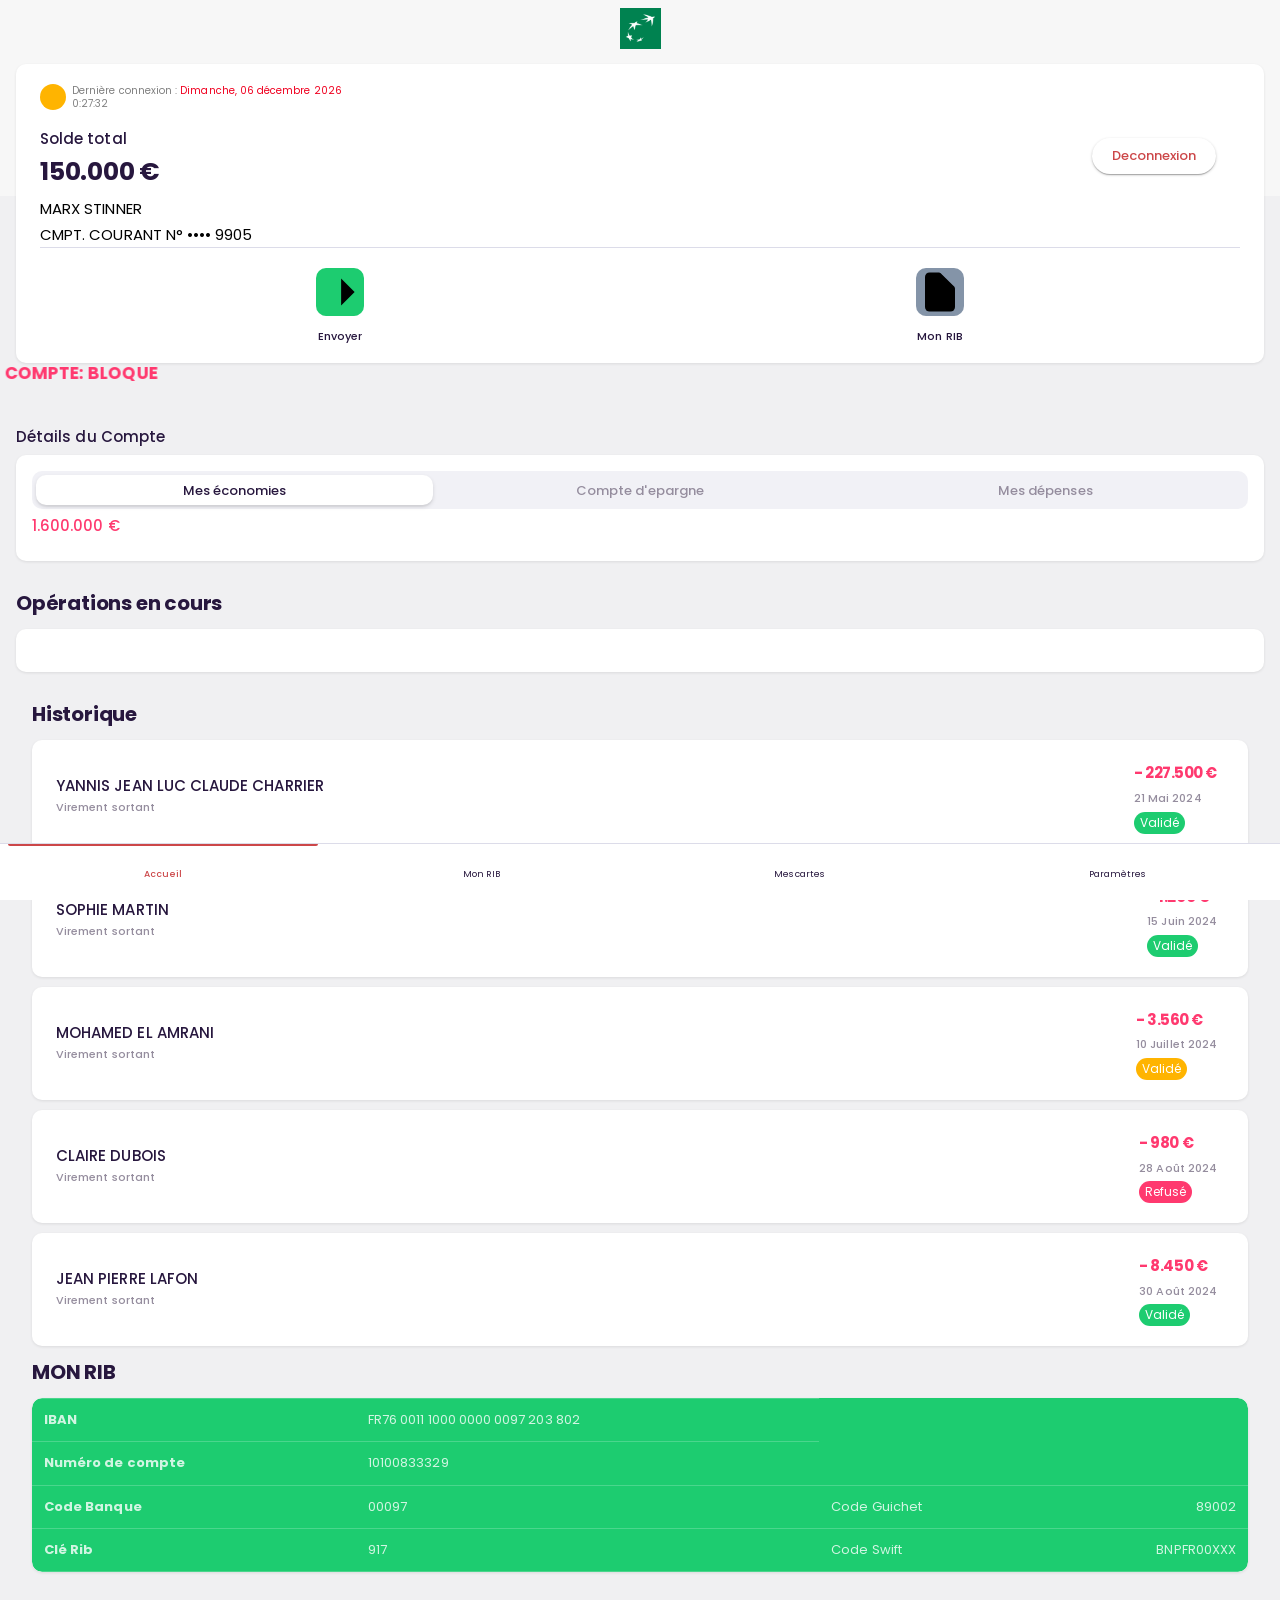
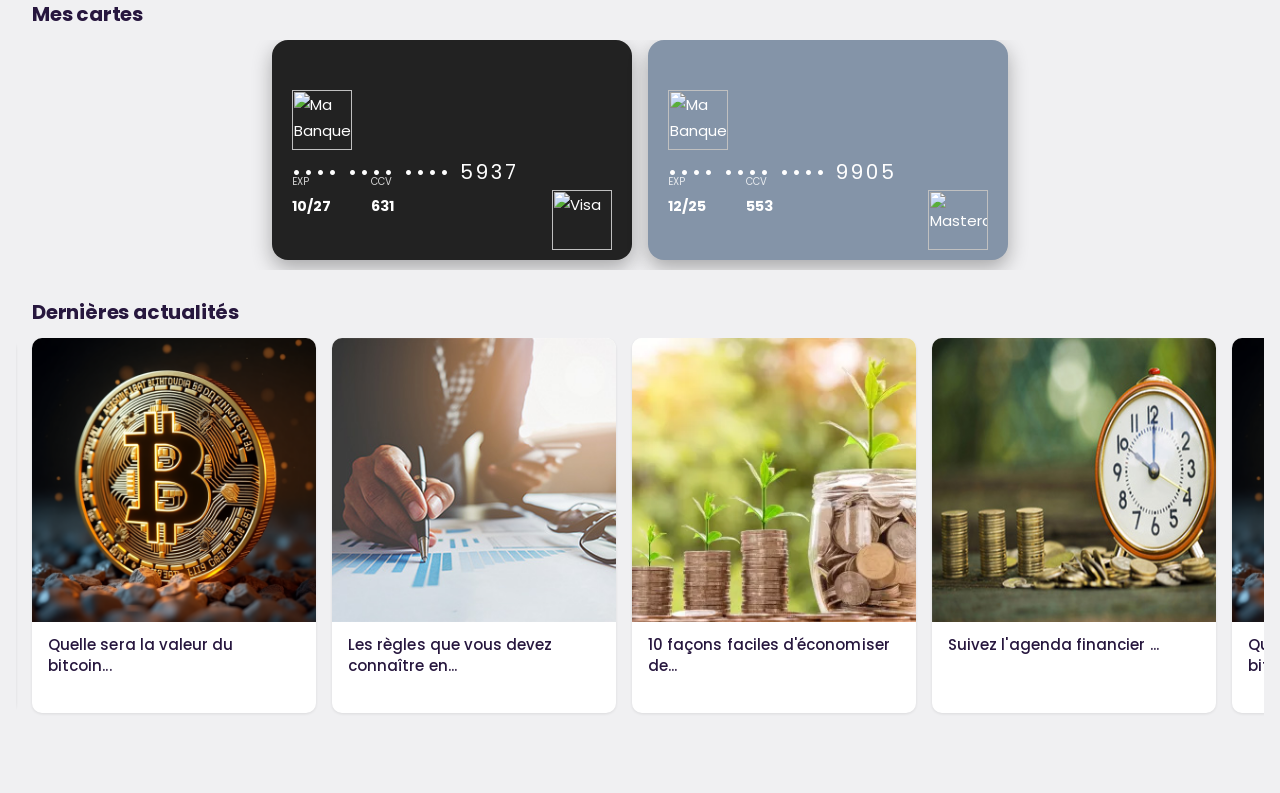
==== commit 109ed751: "Update index.html" ====
--- a/index.html
+++ b/index.html
@@ -107,7 +107,7 @@
 <div class="balance">
 <div class="left">
 <span class="title">Solde total</span>
-<h1 class="total">4.000.000 €</h1>
+<h1 class="total">150.000 €</h1>
 </div>
 <div class="right">
 
@@ -119,7 +119,7 @@
                 </div> 
 
 </div>
-</div><div class="in">FRED SIRIEIX</div>
+</div><div class="in">MARX STINNER</div>
                               
                                     
                                 
@@ -1163,4 +1163,4 @@
     AddtoHome("2000", "once");
 </script>
 
-</body></html>+</body></html>
